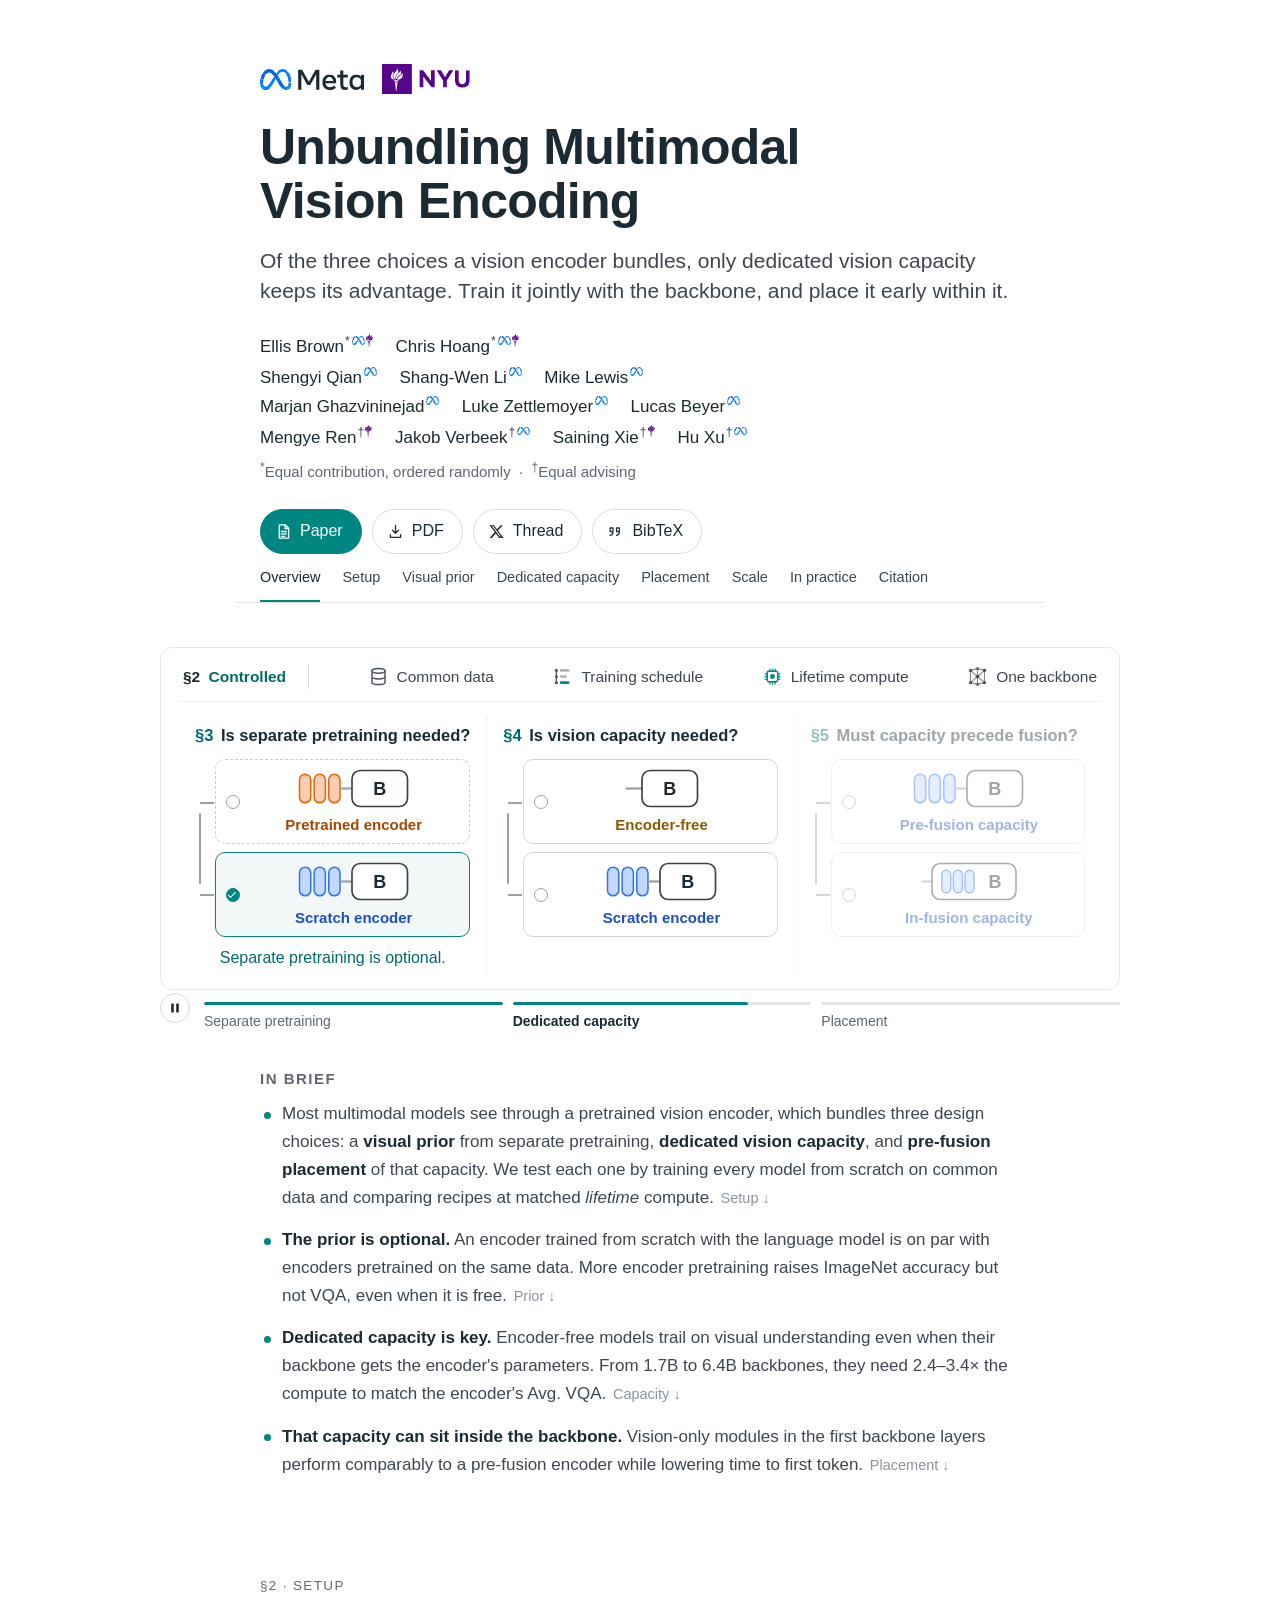
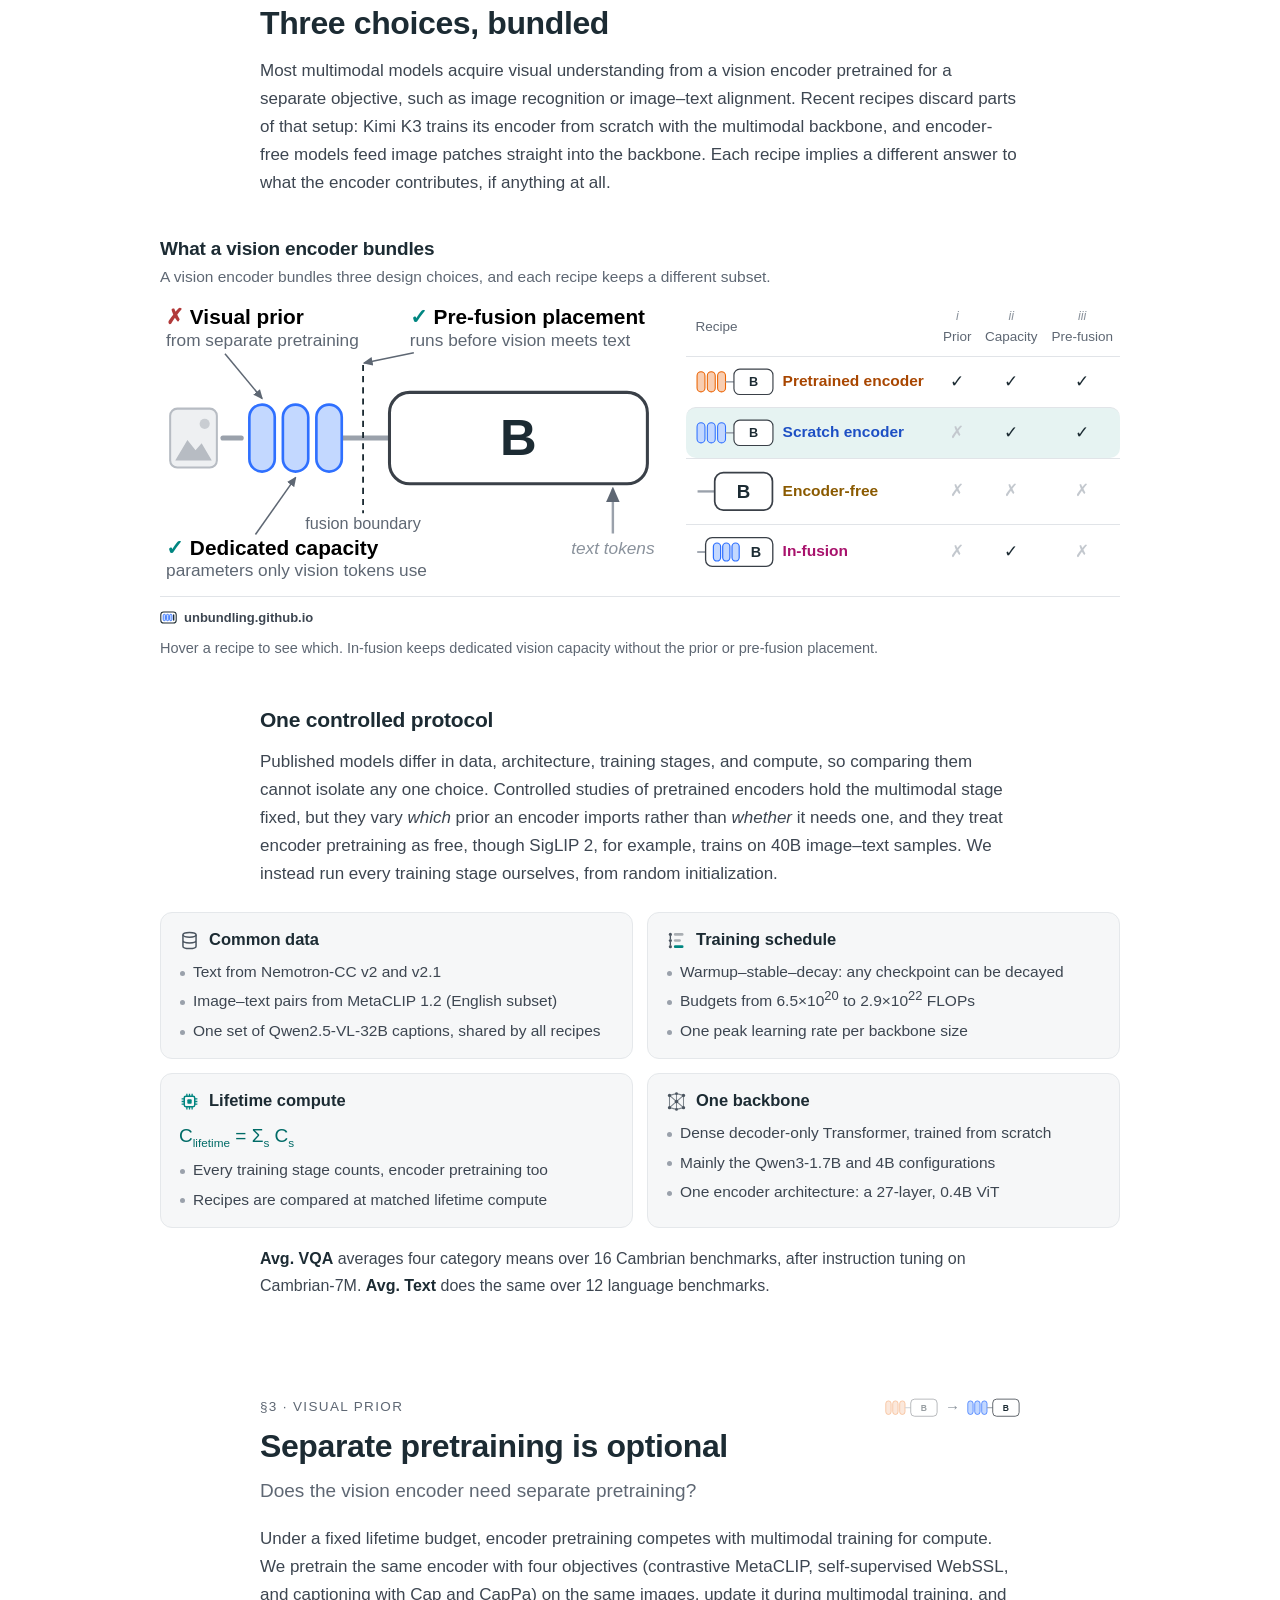
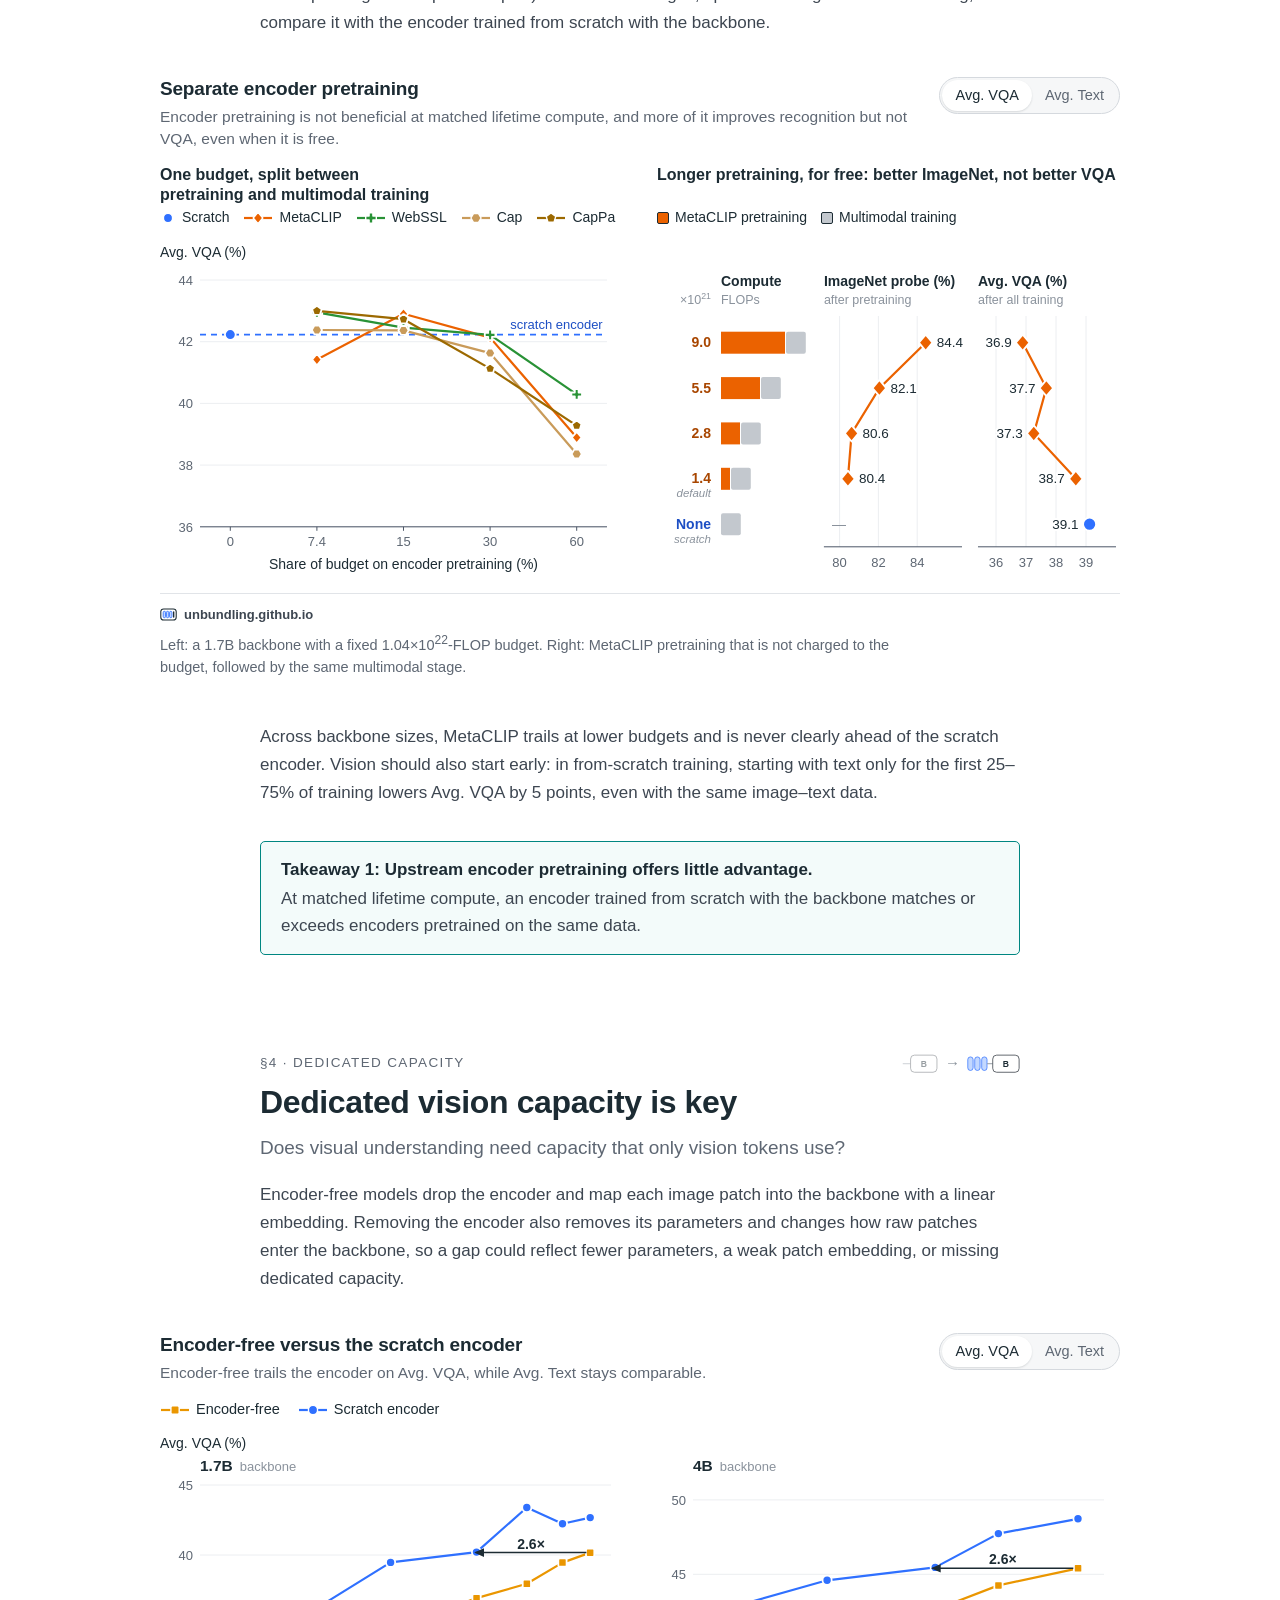
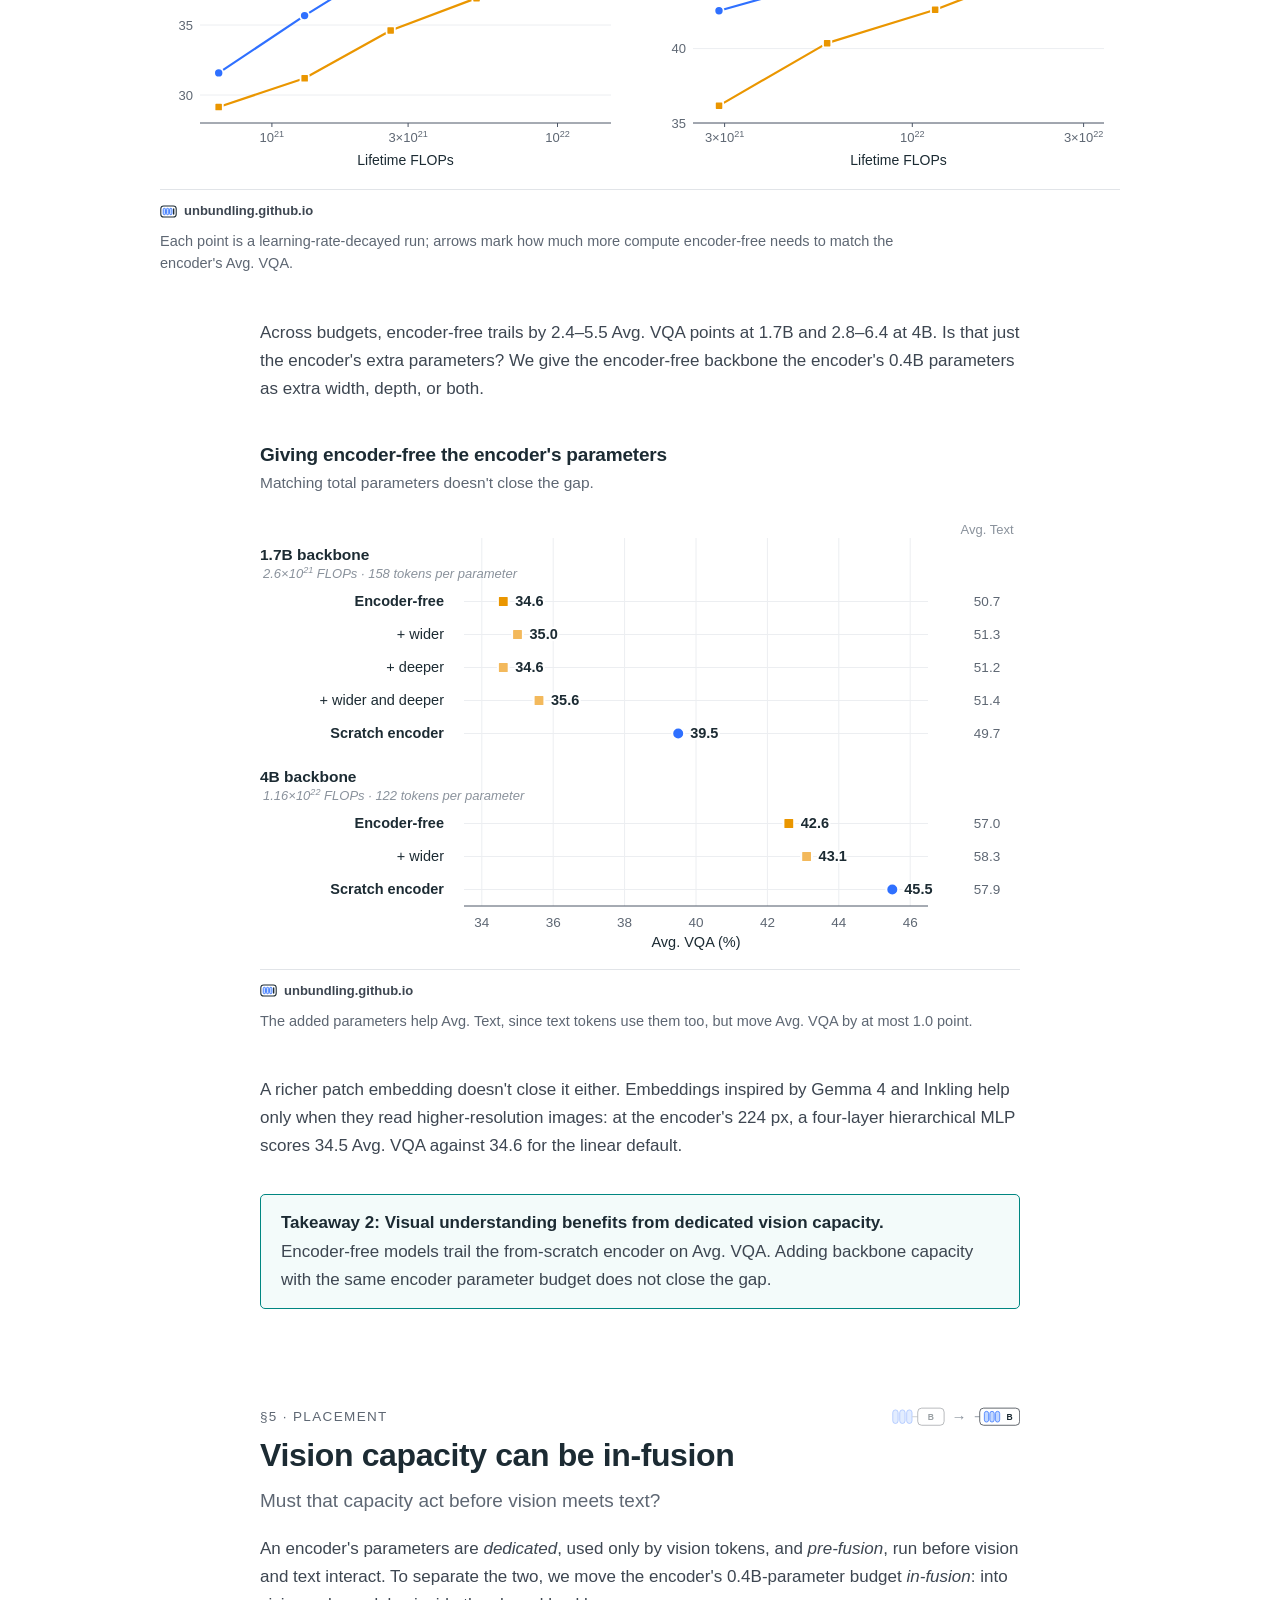
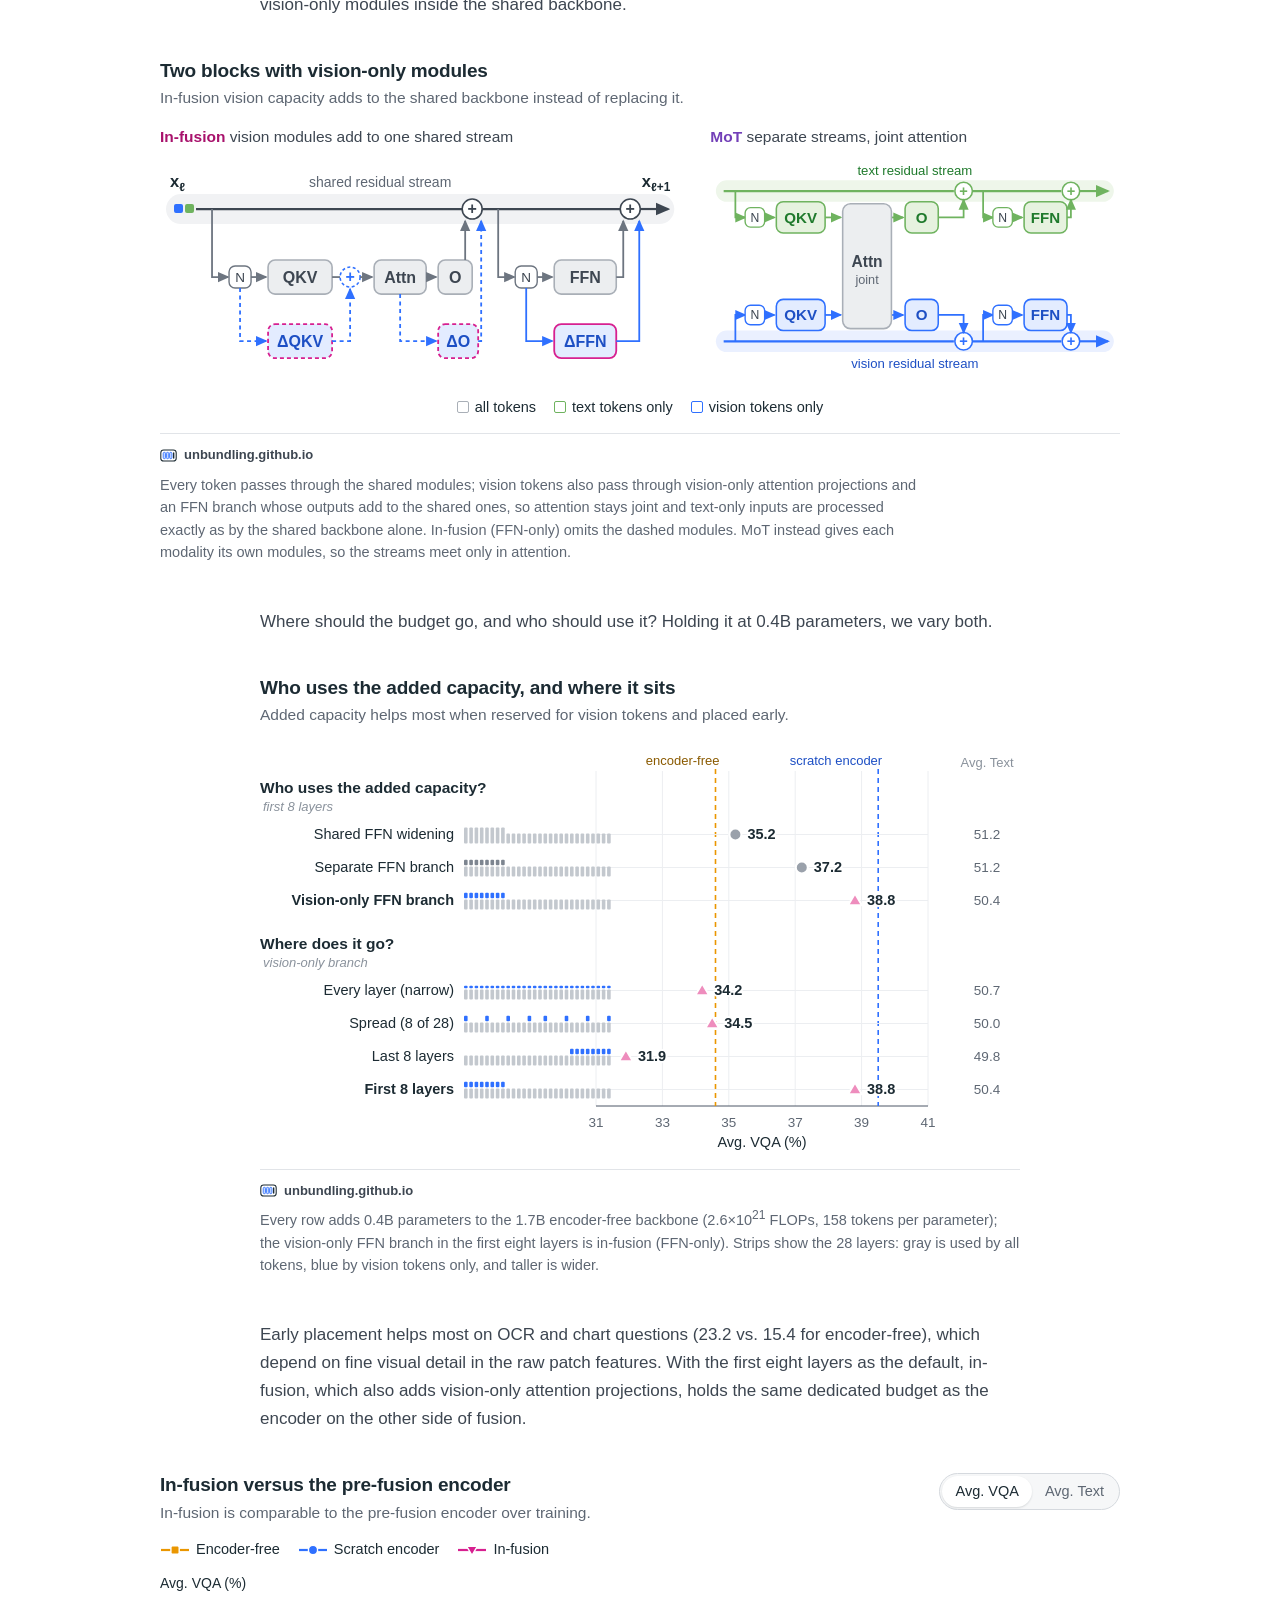
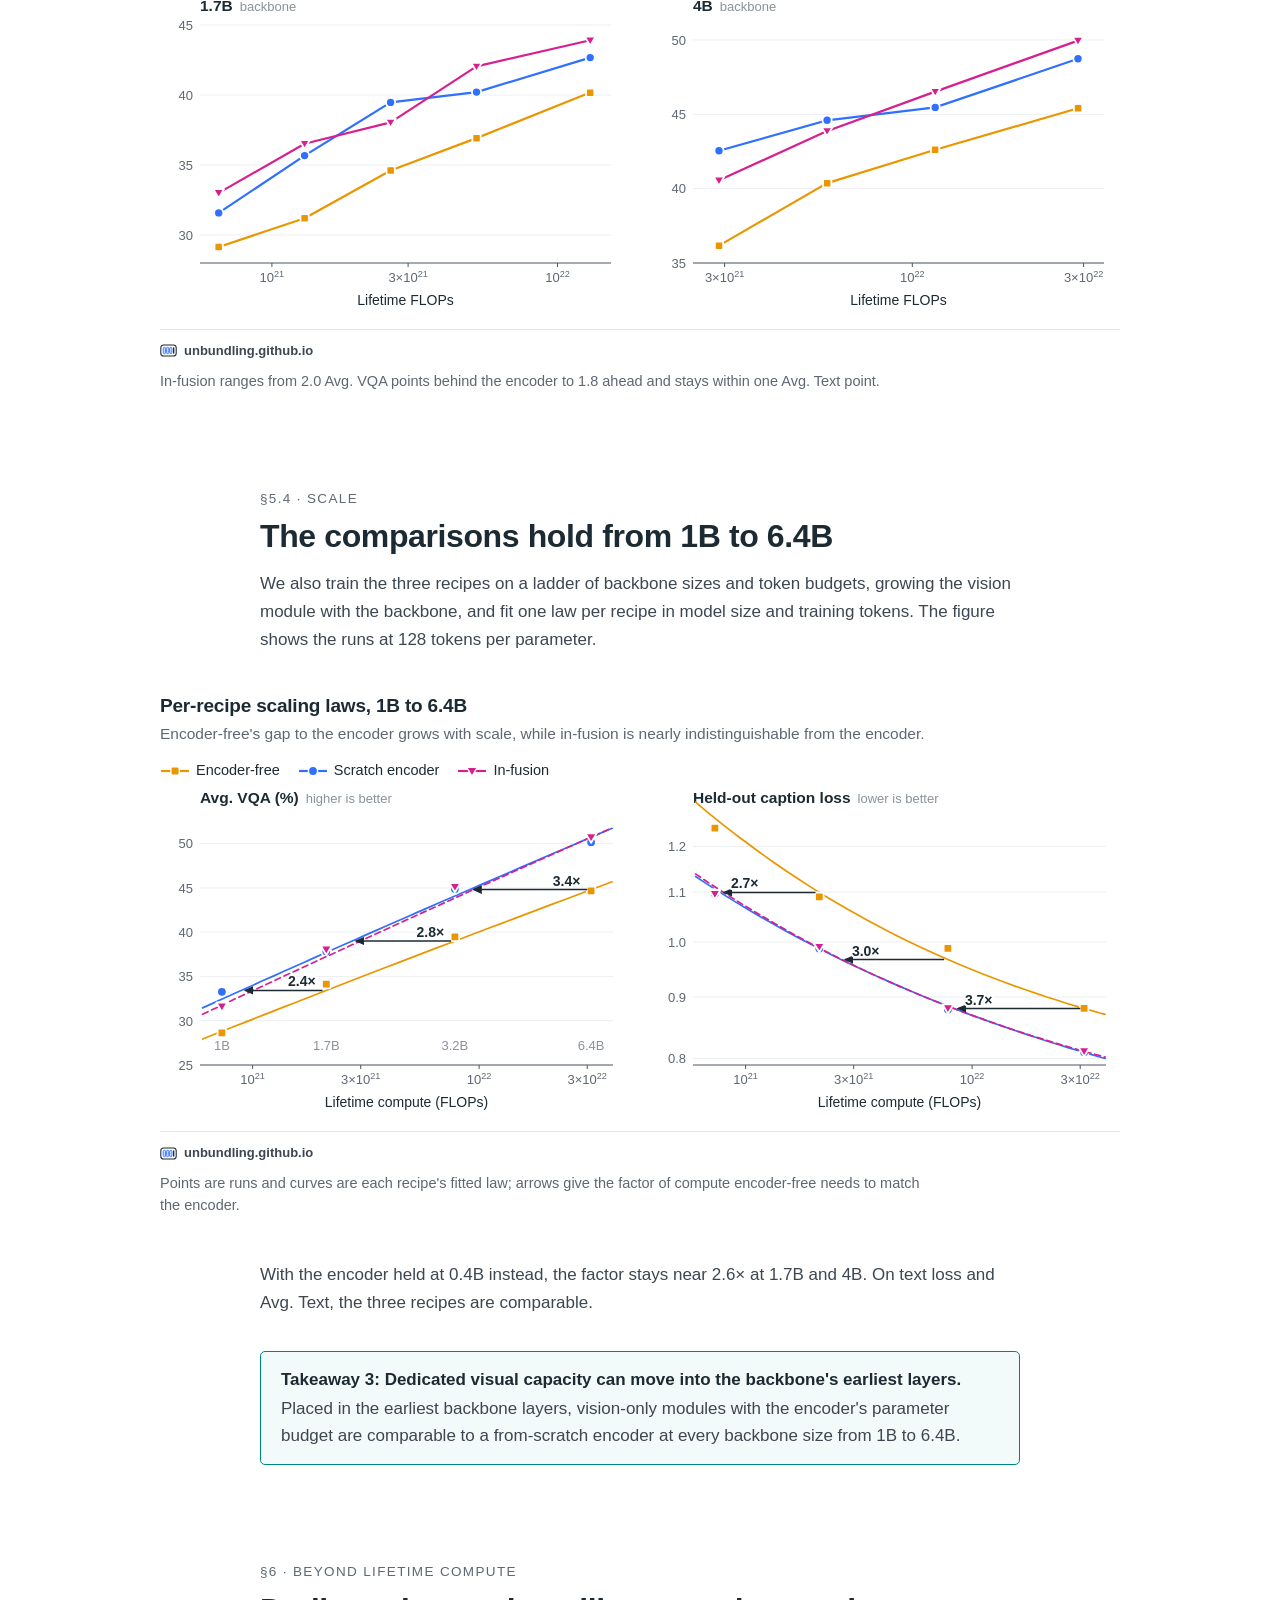
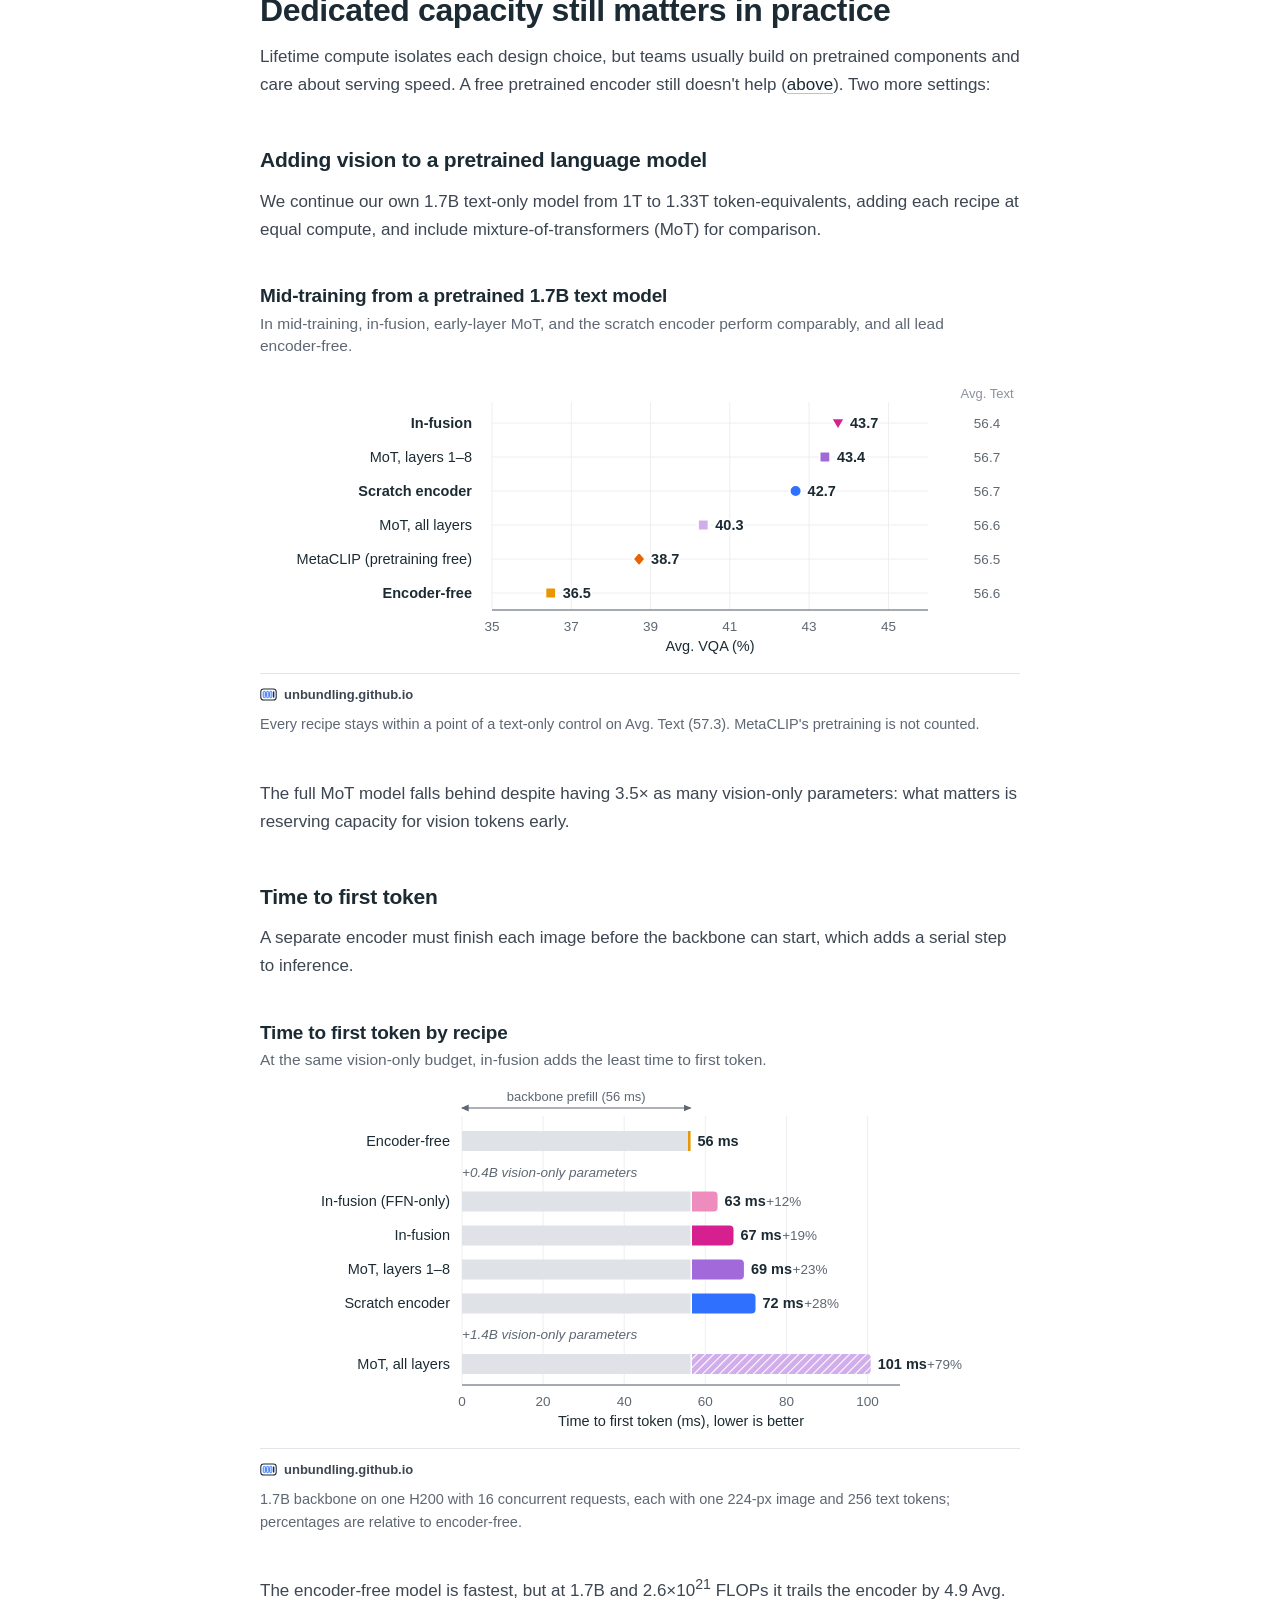
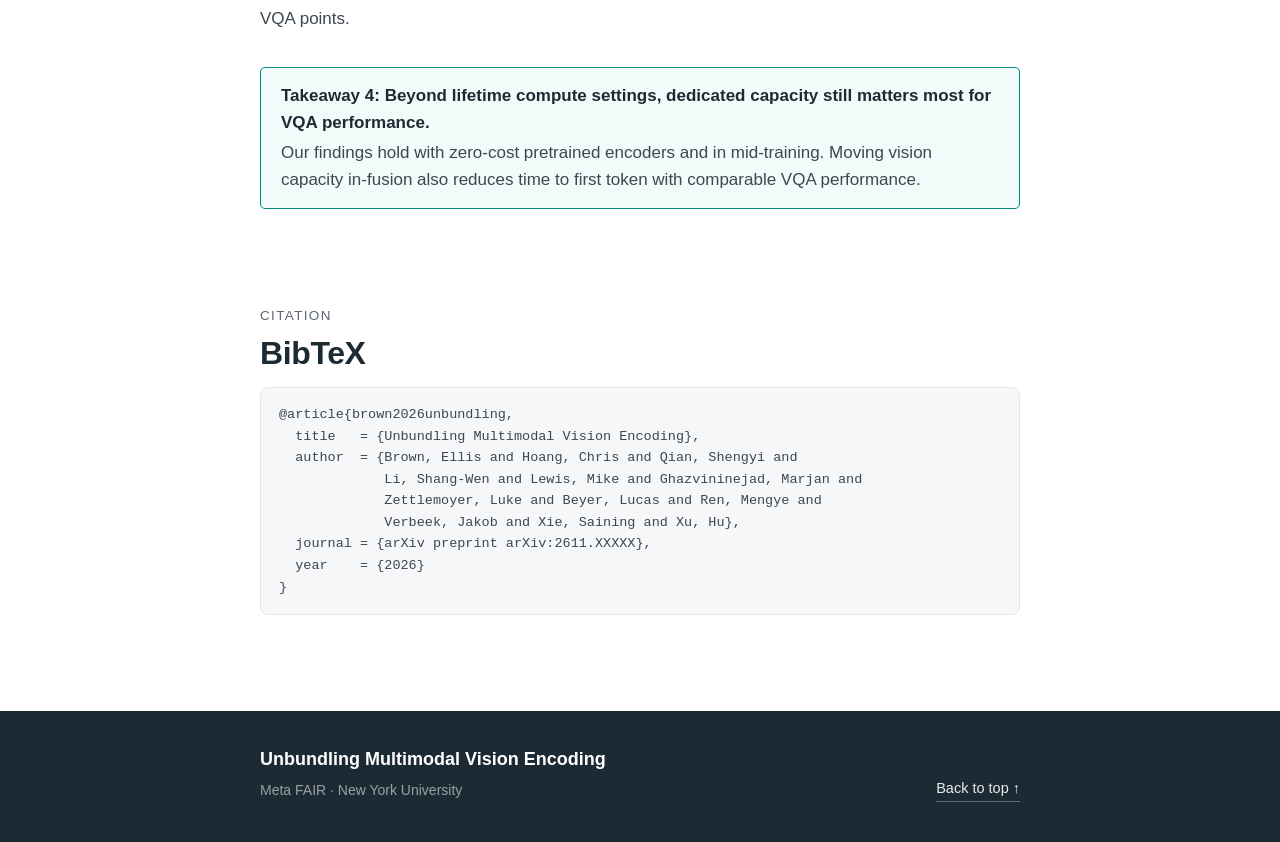
==== v2/index.html @ 4304f880 "v2 design draft at /v2/ for comparison with the main page - One sans family (bundled Hanken Grotesk," ====
<!DOCTYPE html>
<html lang="en">
<head>
  <meta charset="utf-8">
  <meta name="viewport" content="width=device-width, initial-scale=1">
  <title>Unbundling Multimodal Vision Encoding (v2 draft)</title>
  <!-- v2 is a design draft to compare with the main page; keep it out of search results. -->
  <meta name="robots" content="noindex">
  <link rel="canonical" href="https://unbundling.github.io/">
  <meta name="description" content="A vision encoder bundles three design choices: a visual prior, dedicated vision capacity, and pre-fusion placement. Controlled from-scratch training at matched lifetime compute shows that only dedicated capacity keeps its advantage.">
  <link rel="icon" href="../static/img/favicon.svg" type="image/svg+xml">
  <link rel="preload" href="../static/fonts/hanken-grotesk-latin-normal.woff2" as="font" type="font/woff2" crossorigin>
  <link rel="stylesheet" href="style.css">
</head>
<body>
<!-- Protocol icons: the teaser strip and the protocol cards both use these. -->
<svg width="0" height="0" style="position:absolute" aria-hidden="true">
  <symbol id="ic-data" viewBox="0 0 24 24"><ellipse cx="12" cy="5.5" rx="7.5" ry="2.75" fill="none" stroke="currentColor" stroke-width="1.7"/><path d="M4.5 5.5v13c0 1.5 3.4 2.75 7.5 2.75s7.5-1.25 7.5-2.75v-13M4.5 12c0 1.5 3.4 2.75 7.5 2.75s7.5-1.25 7.5-2.75" fill="none" stroke="currentColor" stroke-width="1.7"/></symbol>
  <symbol id="ic-schedule" viewBox="0 0 24 24"><circle cx="5" cy="5" r="1.8" fill="currentColor"/><circle cx="5" cy="12" r="1.8" fill="currentColor"/><circle cx="5" cy="19" r="1.8" fill="currentColor"/><path d="M5 6.8v3.4M5 13.8v3.4" stroke="currentColor" stroke-width="1.5"/><rect x="9" y="3.5" width="11" height="3" rx="1.5" fill="currentColor" opacity=".45"/><rect x="9" y="10.5" width="8" height="3" rx="1.5" fill="currentColor" opacity=".45"/><rect x="9" y="17.5" width="11" height="3" rx="1.5" class="t-acc"/></symbol>
  <symbol id="ic-compute" viewBox="0 0 24 24"><rect x="6" y="6" width="12" height="12" rx="2" fill="none" class="t-acc-s" stroke-width="1.7"/><rect x="9.5" y="9.5" width="5" height="5" rx="1" class="t-acc"/><path d="M9 3v3M12 3v3M15 3v3M9 18v3M12 18v3M15 18v3M3 9h3M3 12h3M3 15h3M18 9h3M18 12h3M18 15h3" class="t-acc-s" stroke-width="1.5"/></symbol>
  <symbol id="ic-backbone" viewBox="0 0 24 24"><g fill="none" stroke="currentColor" stroke-width="1.2" opacity=".7"><path d="M4 5l8 7-8 7M20 5l-8 7 8 7M4 5l8-2 8 2M4 19l8 2 8-2M4 5v14M20 5v14M12 3v18"/></g><g fill="currentColor"><circle cx="4" cy="5" r="1.9"/><circle cx="4" cy="19" r="1.9"/><circle cx="20" cy="5" r="1.9"/><circle cx="20" cy="19" r="1.9"/><circle cx="12" cy="12" r="2.1"/><circle cx="12" cy="3" r="1.6"/><circle cx="12" cy="21" r="1.6"/></g></symbol>
</svg>

<!-- contents: a side list on wide screens (each entry is the section's finding) -->
<nav class="toc" aria-label="Contents">
  <p class="toc-label">Contents</p>
  <ol>
    <li><a href="#top">Overview</a></li>
    <li><a href="#setup">Three choices, bundled</a></li>
    <li><a href="#prior">Separate pretraining is optional</a></li>
    <li><a href="#capacity">Dedicated vision capacity is key</a></li>
    <li><a href="#placement">Vision capacity can be in-fusion</a></li>
    <li><a href="#scale">The comparisons hold from 1B to 6.4B</a></li>
    <li><a href="#practical">Dedicated capacity still matters in practice</a></li>
    <li><a href="#citation">Citation</a></li>
  </ol>
</nav>

<main class="page">

<!-- ===================================================================== header -->
<header class="hero" id="top">
  <div class="eyebrow">
    <img src="../static/img/meta.svg" alt="Meta FAIR" class="logo-meta">
    <img src="../static/img/nyu.svg" alt="New York University" class="logo-nyu">
  </div>
  <h1>Unbundling Multimodal Vision&nbsp;Encoding</h1>
  <p class="lede">Of the three choices a vision encoder bundles, only dedicated vision capacity keeps its advantage. Train it jointly with the backbone, and place it early within it.</p>

  <div class="authors">
    <div class="au-row">
      <span class="au"><a href="https://ellisbrown.github.io/">Ellis Brown</a><sup>*</sup><img class="mk m" src="../static/img/meta-mark.svg" alt="" title="Meta FAIR"><img class="mk n" src="../static/img/nyu-torch.svg" alt="" title="New York University"></span>
      <span class="au"><a href="https://www.chrishoang.com/">Chris Hoang</a><sup>*</sup><img class="mk m" src="../static/img/meta-mark.svg" alt="" title="Meta FAIR"><img class="mk n" src="../static/img/nyu-torch.svg" alt="" title="New York University"></span>
    </div>
    <div class="au-row">
      <span class="au"><a href="https://jasonqsy.github.io/">Shengyi Qian</a><img class="mk m" src="../static/img/meta-mark.svg" alt="" title="Meta FAIR"></span>
      <span class="au"><a href="https://ai.meta.com/people/1630642931666147/shang-wen-daniel-li/">Shang-Wen Li</a><img class="mk m" src="../static/img/meta-mark.svg" alt="" title="Meta FAIR"></span>
      <span class="au"><a href="https://scholar.google.com/citations?user=SnQnQicAAAAJ">Mike Lewis</a><img class="mk m" src="../static/img/meta-mark.svg" alt="" title="Meta FAIR"></span>
      <span class="au"><a href="https://scholar.google.com/citations?user=0VG3sQIAAAAJ">Marjan Ghazvininejad</a><img class="mk m" src="../static/img/meta-mark.svg" alt="" title="Meta FAIR"></span>
      <span class="au"><a href="https://www.cs.washington.edu/people/faculty/lsz">Luke Zettlemoyer</a><img class="mk m" src="../static/img/meta-mark.svg" alt="" title="Meta FAIR"></span>
      <span class="au"><a href="https://lucasb.eyer.be/">Lucas Beyer</a><img class="mk m" src="../static/img/meta-mark.svg" alt="" title="Meta FAIR"></span>
    </div>
    <div class="au-row">
      <span class="au"><a href="https://www.mengyeren.com/">Mengye Ren</a><sup>†</sup><img class="mk n" src="../static/img/nyu-torch.svg" alt="" title="New York University"></span>
      <span class="au"><a href="https://thoth.inrialpes.fr/~verbeek/">Jakob Verbeek</a><sup>†</sup><img class="mk m" src="../static/img/meta-mark.svg" alt="" title="Meta FAIR"></span>
      <span class="au"><a href="https://www.sainingxie.com/">Saining Xie</a><sup>†</sup><img class="mk n" src="../static/img/nyu-torch.svg" alt="" title="New York University"></span>
      <span class="au"><a href="https://howardhsu.github.io/">Hu Xu</a><sup>†</sup><img class="mk m" src="../static/img/meta-mark.svg" alt="" title="Meta FAIR"></span>
    </div>
  </div>
  <p class="notes"><span><sup>*</sup>Equal contribution, ordered randomly</span> &nbsp;·&nbsp; <span><sup>†</sup>Equal advising</span></p>

  <nav class="buttons" aria-label="Paper links">
    <a class="btn primary" href="#" data-todo="arxiv">
      <svg viewBox="0 0 24 24" aria-hidden="true"><path d="M6 2.75h8.5L19.25 7.5v13.75H6z" fill="none" stroke="currentColor" stroke-width="1.8" stroke-linejoin="round"/><path d="M14.25 2.75V7.75h5M9 12h7M9 15.5h7M9 19h4.5" fill="none" stroke="currentColor" stroke-width="1.8" stroke-linecap="round"/></svg>
      Paper</a>
    <a class="btn" href="#" data-todo="pdf">
      <svg viewBox="0 0 24 24" aria-hidden="true"><path d="M12 3.5v11m0 0-4.25-4.25M12 14.5l4.25-4.25M4.75 16.5v3.75h14.5V16.5" fill="none" stroke="currentColor" stroke-width="1.8" stroke-linecap="round" stroke-linejoin="round"/></svg>
      PDF</a>
    <a class="btn" href="#" data-todo="thread">
      <svg viewBox="0 0 24 24" aria-hidden="true"><path d="M17.75 3h3.07l-6.71 7.67L22 21h-6.18l-4.84-6.33L5.44 21H2.37l7.18-8.2L2 3h6.34l4.37 5.78zm-1.08 16.18h1.7L7.4 4.73H5.58z" fill="currentColor"/></svg>
      Thread</a>
    <a class="btn" href="#citation">
      <svg viewBox="0 0 24 24" aria-hidden="true"><path d="M4.5 17.5c2.6-.6 3.9-2.4 3.9-5.3V7H4.5v5.2h2.1M13.5 17.5c2.6-.6 3.9-2.4 3.9-5.3V7h-3.9v5.2h2.1" fill="none" stroke="currentColor" stroke-width="1.8" stroke-linejoin="round" stroke-linecap="round"/></svg>
      BibTeX</a>
  </nav>
</header>

<!-- contents: a sticky tab bar below the side list's breakpoint -->
<nav class="tabs" aria-label="Sections">
  <ol>
    <li><a href="#top">Overview</a></li>
    <li><a href="#setup">Setup</a></li>
    <li><a href="#prior">Visual prior</a></li>
    <li><a href="#capacity">Dedicated capacity</a></li>
    <li><a href="#placement">Placement</a></li>
    <li><a href="#scale">Scale</a></li>
    <li><a href="#practical">In practice</a></li>
    <li><a href="#citation">Citation</a></li>
  </ol>
</nav>

<!-- ===================================================================== teaser -->
<figure class="teaser wide" aria-label="Three questions about the vision encoder and their answers">
  <div class="t-card">
    <div class="t-top">
      <span class="t-sec"><b>§2</b> Controlled</span>
      <span class="t-item"><svg aria-hidden="true"><use href="#ic-data"/></svg>Common data</span>
      <span class="t-item"><svg aria-hidden="true"><use href="#ic-schedule"/></svg>Training schedule</span>
      <span class="t-item"><svg aria-hidden="true"><use href="#ic-compute"/></svg>Lifetime compute</span>
      <span class="t-item"><svg aria-hidden="true"><use href="#ic-backbone"/></svg>One backbone</span>
    </div>
    <div class="t-grid">
      <a class="q" href="#prior">
        <div class="q-h"><b>§3</b> <span>Is separate pretraining needed?</span></div>
        <div class="opts">
          <div class="opt alt"><span class="radio"></span><span class="g" data-glyph="pretrained" data-h="42"></span><span class="lab c-pre">Pretrained encoder</span></div>
          <div class="opt pick"><span class="radio"></span><span class="g" data-glyph="scratch" data-h="42"></span><span class="lab c-enc">Scratch encoder</span></div>
        </div>
        <div class="q-a">Separate pretraining is optional.</div>
      </a>
      <a class="q" href="#capacity">
        <div class="q-h"><b>§4</b> <span>Is vision capacity needed?</span></div>
        <div class="opts">
          <div class="opt alt"><span class="radio"></span><span class="g" data-glyph="free" data-h="42"></span><span class="lab c-ef">Encoder-free</span></div>
          <div class="opt pick"><span class="radio"></span><span class="g" data-glyph="scratch" data-h="42"></span><span class="lab c-enc">Scratch encoder</span></div>
        </div>
        <div class="q-a">Dedicated vision capacity is key.</div>
      </a>
      <a class="q" href="#placement">
        <div class="q-h"><b>§5</b> <span>Must capacity precede fusion?</span></div>
        <div class="opts">
          <div class="opt alt"><span class="radio"></span><span class="g" data-glyph="scratch" data-h="42"></span><span class="lab c-enc">Pre-fusion capacity</span></div>
          <div class="opt pick"><span class="radio"></span><span class="g" data-glyph="infusion" data-h="42"></span><span class="lab c-enc">In-fusion capacity</span></div>
        </div>
        <div class="q-a">Vision capacity can be in-fusion.</div>
      </a>
    </div>
  </div>
  <div class="chapters">
    <button class="ch-btn" type="button" aria-label="Pause"></button>
    <div class="ch-list">
      <button class="ch" type="button"><span class="trk"><span class="fill"></span></span>Separate pretraining</button>
      <button class="ch" type="button"><span class="trk"><span class="fill"></span></span>Dedicated capacity</button>
      <button class="ch" type="button"><span class="trk"><span class="fill"></span></span>Placement</button>
    </div>
  </div>
</figure>

<!-- ===================================================================== summary -->
<section class="summary" aria-label="Summary">
  <h2>In brief</h2>
  <ul>
    <li>Most multimodal models see through a pretrained vision encoder, which bundles three design choices: a <b>visual prior</b> from separate pretraining, <b>dedicated vision capacity</b>, and <b>pre-fusion placement</b> of that capacity. We test each one by training every model from scratch on common data and comparing recipes at matched <em>lifetime</em> compute. <a class="jump" href="#setup">Setup&nbsp;↓</a></li>
    <li><b>The prior is optional.</b> An encoder trained from scratch with the language model is on par with encoders pretrained on the same data. More encoder pretraining raises ImageNet accuracy but not VQA, even when it is free. <a class="jump" href="#prior">Prior&nbsp;↓</a></li>
    <li><b>Dedicated capacity is key.</b> Encoder-free models trail on visual understanding even when their backbone gets the encoder's parameters. From 1.7B to 6.4B backbones, they need 2.4–3.4× the compute to match the encoder's Avg. VQA. <a class="jump" href="#capacity">Capacity&nbsp;↓</a></li>
    <li><b>That capacity can sit inside the backbone.</b> Vision-only modules in the first backbone layers perform comparably to a pre-fusion encoder while lowering time to first token. <a class="jump" href="#placement">Placement&nbsp;↓</a></li>
  </ul>
</section>

<!-- ===================================================================== setup -->
<section id="setup">
  <p class="kicker">§2 · Setup</p>
  <h2>Three choices, bundled</h2>
  <p>Most multimodal models acquire visual understanding from a vision encoder pretrained for a separate objective, such as image recognition or image–text alignment. Recent recipes discard parts of that setup: Kimi K3 trains its encoder from scratch with the multimodal backbone, and encoder-free models feed image patches straight into the backbone. Each recipe implies a different answer to what the encoder contributes, if anything at all.</p>

  <figure class="viz wide bundle-fig">
    <div class="vh"><div>
      <h4>What a vision encoder bundles</h4>
      <p class="dek">A vision encoder bundles three design choices, and each recipe keeps a different subset.</p>
    </div></div>
    <div class="bundle-grid">
      <div id="bundle" class="bundle"></div>
      <table id="recipes" class="recipes">
        <thead><tr><th>Recipe</th><th><span class="th-n">i</span> Prior</th><th><span class="th-n">ii</span> Capacity</th><th><span class="th-n">iii</span> Pre-fusion</th></tr></thead>
        <tbody>
          <tr data-recipe="pretrained" tabindex="0"><td><span class="g" data-glyph="pretrained" data-h="22"></span><span class="c-pre">Pretrained encoder</span></td><td class="y">✓</td><td class="y">✓</td><td class="y">✓</td></tr>
          <tr data-recipe="scratch" tabindex="0"><td><span class="g" data-glyph="scratch" data-h="22"></span><span class="c-enc">Scratch encoder</span></td><td class="n">✗</td><td class="y">✓</td><td class="y">✓</td></tr>
          <tr data-recipe="free" tabindex="0"><td><span class="g" data-glyph="free" data-h="22"></span><span class="c-ef">Encoder-free</span></td><td class="n">✗</td><td class="n">✗</td><td class="n">✗</td></tr>
          <tr data-recipe="infusion" tabindex="0"><td><span class="g" data-glyph="infusion" data-h="22"></span><span class="c-inf">In-fusion</span></td><td class="n">✗</td><td class="y">✓</td><td class="n">✗</td></tr>
        </tbody>
      </table>
    </div>
    <div class="credit"><img src="../static/img/favicon.svg" alt="">unbundling.github.io</div>
    <figcaption>Hover a recipe to see which. In-fusion keeps dedicated vision capacity without the prior or pre-fusion placement.</figcaption>
  </figure>

  <h3>One controlled protocol</h3>
  <p>Published models differ in data, architecture, training stages, and compute, so comparing them cannot isolate any one choice. Controlled studies of pretrained encoders hold the multimodal stage fixed, but they vary <em>which</em> prior an encoder imports rather than <em>whether</em> it needs one, and they treat encoder pretraining as free, though SigLIP&nbsp;2, for example, trains on 40B image–text samples. We instead run every training stage ourselves, from random initialization.</p>
  <div class="cards wide">
    <div class="card">
      <h4><svg aria-hidden="true"><use href="#ic-data"/></svg>Common data</h4>
      <ul>
        <li>Text from Nemotron-CC v2 and v2.1</li>
        <li>Image–text pairs from MetaCLIP 1.2 (English subset)</li>
        <li>One set of Qwen2.5-VL-32B captions, shared by all recipes</li>
      </ul>
    </div>
    <div class="card">
      <h4><svg aria-hidden="true"><use href="#ic-schedule"/></svg>Training schedule</h4>
      <ul>
        <li>Warmup–stable–decay: any checkpoint can be decayed</li>
        <li>Budgets from 6.5×10<sup>20</sup> to 2.9×10<sup>22</sup> FLOPs</li>
        <li>One peak learning rate per backbone size</li>
      </ul>
    </div>
    <div class="card">
      <h4><svg aria-hidden="true"><use href="#ic-compute"/></svg>Lifetime compute</h4>
      <p class="eq">C<sub>lifetime</sub> = Σ<sub>s</sub> C<sub>s</sub></p>
      <ul>
        <li>Every training stage counts, encoder pretraining too</li>
        <li>Recipes are compared at matched lifetime compute</li>
      </ul>
    </div>
    <div class="card">
      <h4><svg aria-hidden="true"><use href="#ic-backbone"/></svg>One backbone</h4>
      <ul>
        <li>Dense decoder-only Transformer, trained from scratch</li>
        <li>Mainly the Qwen3-1.7B and 4B configurations</li>
        <li>One encoder architecture: a 27-layer, 0.4B ViT</li>
      </ul>
    </div>
  </div>
  <p class="metrics"><b>Avg. VQA</b> averages four category means over 16 Cambrian benchmarks, after instruction tuning on Cambrian-7M. <b>Avg. Text</b> does the same over 12 language benchmarks.</p>
</section>

<!-- ===================================================================== prior -->
<section id="prior">
  <p class="kicker"><span>§3 · Visual prior</span><span class="swap" aria-hidden="true"><span class="g from" data-glyph="pretrained" data-h="20"></span>→<span class="g" data-glyph="scratch" data-h="20"></span></span></p>
  <h2>Separate pretraining is optional</h2>
  <p class="question">Does the vision encoder need separate pretraining?</p>
  <p>Under a fixed lifetime budget, encoder pretraining competes with multimodal training for compute. We pretrain the same encoder with four objectives (contrastive MetaCLIP, self-supervised WebSSL, and captioning with Cap and CapPa) on the same images, update it during multimodal training, and compare it with the encoder trained from scratch with the backbone.</p>

  <figure class="viz wide" id="fig-prior" data-metric="vqa">
    <div class="vh">
      <div>
        <h4>Separate encoder pretraining</h4>
        <p class="dek">Encoder pretraining is not beneficial at matched lifetime compute, and more of it improves recognition but not VQA, even when it is free.</p>
      </div>
      <div class="seg" data-for="fig-prior" role="group" aria-label="Metric"><button data-metric="vqa" aria-pressed="true">Avg. VQA</button><button data-metric="text" aria-pressed="false">Avg. Text</button></div>
    </div>
    <div class="two-up">
      <div class="sub">
        <div class="sub-title">One budget, split between pretraining and multimodal training</div>
        <div class="legend tight">
          <span class="li"><span data-key="scratch" data-noline></span>Scratch</span>
          <span class="li"><span data-key="metaclip"></span>MetaCLIP</span>
          <span class="li"><span data-key="webssl"></span>WebSSL</span>
          <span class="li"><span data-key="cap"></span>Cap</span>
          <span class="li"><span data-key="cappa"></span>CapPa</span>
        </div>
        <div class="ytitle" data-ytitle-for="upstream">Avg. VQA (%)</div>
        <div class="chart" data-chart="upstream"></div>
      </div>
      <div class="sub">
        <div class="sub-title">Longer pretraining, for free: better ImageNet, not better VQA</div>
        <div class="legend tight">
          <span class="li"><span class="sw" style="--c: var(--pre)"></span>MetaCLIP pretraining</span>
          <span class="li"><span class="sw" style="--c: #c3c8ce"></span>Multimodal training</span>
        </div>
        <div class="ytitle spacer" aria-hidden="true">&nbsp;</div>
        <div class="chart" data-chart="free"></div>
      </div>
    </div>
    <div class="credit"><img src="../static/img/favicon.svg" alt="">unbundling.github.io</div>
    <figcaption>Left: a 1.7B backbone with a fixed 1.04×10<sup>22</sup>-FLOP budget. Right: MetaCLIP pretraining that is not charged to the budget, followed by the same multimodal stage.</figcaption>
  </figure>

  <p>Across backbone sizes, MetaCLIP trails at lower budgets and is never clearly ahead of the scratch encoder. Vision should also start early: in from-scratch training, starting with text only for the first 25–75% of training lowers Avg. VQA by 5 points, even with the same image–text data.</p>

  <aside class="takeaway"><b>Takeaway 1: Upstream encoder pretraining offers little advantage.</b> At matched lifetime compute, an encoder trained from scratch with the backbone matches or exceeds encoders pretrained on the same data.</aside>
</section>

<!-- ===================================================================== capacity -->
<section id="capacity">
  <p class="kicker"><span>§4 · Dedicated capacity</span><span class="swap" aria-hidden="true"><span class="g from" data-glyph="free" data-h="20"></span>→<span class="g" data-glyph="scratch" data-h="20"></span></span></p>
  <h2>Dedicated vision capacity is key</h2>
  <p class="question">Does visual understanding need capacity that only vision tokens use?</p>
  <p>Encoder-free models drop the encoder and map each image patch into the backbone with a linear embedding. Removing the encoder also removes its parameters and changes how raw patches enter the backbone, so a gap could reflect fewer parameters, a weak patch embedding, or missing dedicated capacity.</p>

  <figure class="viz wide" id="fig-ef" data-metric="vqa">
    <div class="vh">
      <div>
        <h4>Encoder-free versus the scratch encoder</h4>
        <p class="dek">Encoder-free trails the encoder on Avg. VQA, while Avg. Text stays comparable.</p>
      </div>
      <div class="seg" data-for="fig-ef" role="group" aria-label="Metric"><button data-metric="vqa" aria-pressed="true">Avg. VQA</button><button data-metric="text" aria-pressed="false">Avg. Text</button></div>
    </div>
    <div class="legend">
      <span class="li"><span data-key="encoderFree"></span>Encoder-free</span>
      <span class="li"><span data-key="scratch"></span>Scratch encoder</span>
    </div>
    <div class="ytitle" data-ytitle-for="trajEF">Avg. VQA (%)</div>
    <div class="chart" data-chart="trajEF"></div>
    <div class="credit"><img src="../static/img/favicon.svg" alt="">unbundling.github.io</div>
    <figcaption>Each point is a learning-rate-decayed run; arrows mark how much more compute encoder-free needs to match the encoder's Avg. VQA.</figcaption>
  </figure>

  <p>Across budgets, encoder-free trails by 2.4–5.5 Avg. VQA points at 1.7B and 2.8–6.4 at 4B. Is that just the encoder's extra parameters? We give the encoder-free backbone the encoder's 0.4B parameters as extra width, depth, or both.</p>

  <figure class="viz wide narrowish">
    <div class="vh"><div>
      <h4>Giving encoder-free the encoder's parameters</h4>
      <p class="dek">Matching total parameters doesn't close the gap.</p>
    </div></div>
    <div class="chart" data-chart="steelman"></div>
    <div class="credit"><img src="../static/img/favicon.svg" alt="">unbundling.github.io</div>
    <figcaption>The added parameters help Avg. Text, since text tokens use them too, but move Avg. VQA by at most 1.0 point.</figcaption>
  </figure>

  <p>A richer patch embedding doesn't close it either. Embeddings inspired by Gemma&nbsp;4 and Inkling help only when they read higher-resolution images: at the encoder's 224&nbsp;px, a four-layer hierarchical MLP scores 34.5 Avg. VQA against 34.6 for the linear default.</p>

  <aside class="takeaway"><b>Takeaway 2: Visual understanding benefits from dedicated vision capacity.</b> Encoder-free models trail the from-scratch encoder on Avg. VQA. Adding backbone capacity with the same encoder parameter budget does not close the gap.</aside>
</section>

<!-- ===================================================================== placement -->
<section id="placement">
  <p class="kicker"><span>§5 · Placement</span><span class="swap" aria-hidden="true"><span class="g from" data-glyph="scratch" data-h="20"></span>→<span class="g" data-glyph="infusion" data-h="20"></span></span></p>
  <h2>Vision capacity can be in-fusion</h2>
  <p class="question">Must that capacity act before vision meets text?</p>
  <p>An encoder's parameters are <em>dedicated</em>, used only by vision tokens, and <em>pre-fusion</em>, run before vision and text interact. To separate the two, we move the encoder's 0.4B-parameter budget <em>in-fusion</em>: into vision-only modules inside the shared backbone.</p>

  <figure class="viz wide">
    <div class="vh"><div>
      <h4>Two blocks with vision-only modules</h4>
      <p class="dek">In-fusion vision capacity adds to the shared backbone instead of replacing it.</p>
    </div></div>
    <div class="schematics">
      <div class="sch"><div class="sch-t"><b class="c-inf">In-fusion</b> vision modules add to one shared stream</div><div data-schematic="infusion"></div></div>
      <div class="sch"><div class="sch-t"><b class="c-mot">MoT</b> separate streams, joint attention</div><div data-schematic="mot"></div></div>
    </div>
    <div class="legend center">
      <span class="li"><span class="sw sw-shared"></span>all tokens</span>
      <span class="li"><span class="sw sw-text"></span>text tokens only</span>
      <span class="li"><span class="sw sw-vis"></span>vision tokens only</span>
    </div>
    <div class="credit"><img src="../static/img/favicon.svg" alt="">unbundling.github.io</div>
    <figcaption>Every token passes through the shared modules; vision tokens also pass through vision-only attention projections and an FFN branch whose outputs add to the shared ones, so attention stays joint and text-only inputs are processed exactly as by the shared backbone alone. In-fusion (FFN-only) omits the dashed modules. MoT instead gives each modality its own modules, so the streams meet only in attention.</figcaption>
  </figure>

  <p>Where should the budget go, and who should use it? Holding it at 0.4B parameters, we vary both.</p>

  <figure class="viz wide narrowish">
    <div class="vh"><div>
      <h4>Who uses the added capacity, and where it sits</h4>
      <p class="dek">Added capacity helps most when reserved for vision tokens and placed early.</p>
    </div></div>
    <div class="chart" data-chart="capDesign"></div>
    <div class="credit"><img src="../static/img/favicon.svg" alt="">unbundling.github.io</div>
    <figcaption>Every row adds 0.4B parameters to the 1.7B encoder-free backbone (2.6×10<sup>21</sup> FLOPs, 158 tokens per parameter); the vision-only FFN branch in the first eight layers is in-fusion (FFN-only). Strips show the 28 layers: gray is used by all tokens, blue by vision tokens only, and taller is wider.</figcaption>
  </figure>

  <p>Early placement helps most on OCR and chart questions (23.2 vs. 15.4 for encoder-free), which depend on fine visual detail in the raw patch features. With the first eight layers as the default, in-fusion, which also adds vision-only attention projections, holds the same dedicated budget as the encoder on the other side of fusion.</p>

  <figure class="viz wide" id="fig-inf" data-metric="vqa">
    <div class="vh">
      <div>
        <h4>In-fusion versus the pre-fusion encoder</h4>
        <p class="dek">In-fusion is comparable to the pre-fusion encoder over training.</p>
      </div>
      <div class="seg" data-for="fig-inf" role="group" aria-label="Metric"><button data-metric="vqa" aria-pressed="true">Avg. VQA</button><button data-metric="text" aria-pressed="false">Avg. Text</button></div>
    </div>
    <div class="legend">
      <span class="li"><span data-key="encoderFree"></span>Encoder-free</span>
      <span class="li"><span data-key="scratch"></span>Scratch encoder</span>
      <span class="li"><span data-key="infusion"></span>In-fusion</span>
    </div>
    <div class="ytitle" data-ytitle-for="trajInf">Avg. VQA (%)</div>
    <div class="chart" data-chart="trajInf"></div>
    <div class="credit"><img src="../static/img/favicon.svg" alt="">unbundling.github.io</div>
    <figcaption>In-fusion ranges from 2.0 Avg. VQA points behind the encoder to 1.8 ahead and stays within one Avg. Text point.</figcaption>
  </figure>

</section>

<!-- ===================================================================== scale -->
<section id="scale">
  <p class="kicker">§5.4 · Scale</p>
  <h2>The comparisons hold from 1B to 6.4B</h2>
  <p>We also train the three recipes on a ladder of backbone sizes and token budgets, growing the vision module with the backbone, and fit one law per recipe in model size and training tokens. The figure shows the runs at 128 tokens per parameter.</p>

  <figure class="viz wide">
    <div class="vh"><div>
      <h4>Per-recipe scaling laws, 1B to 6.4B</h4>
      <p class="dek">Encoder-free's gap to the encoder grows with scale, while in-fusion is nearly indistinguishable from the encoder.</p>
    </div></div>
    <div class="legend">
      <span class="li"><span data-key="encoderFree"></span>Encoder-free</span>
      <span class="li"><span data-key="scratch"></span>Scratch encoder</span>
      <span class="li"><span data-key="infusion"></span>In-fusion</span>
    </div>
    <div class="chart" data-chart="ladder"></div>
    <div class="credit"><img src="../static/img/favicon.svg" alt="">unbundling.github.io</div>
    <figcaption>Points are runs and curves are each recipe's fitted law; arrows give the factor of compute encoder-free needs to match the encoder.</figcaption>
  </figure>

  <p>With the encoder held at 0.4B instead, the factor stays near 2.6× at 1.7B and 4B. On text loss and Avg. Text, the three recipes are comparable.</p>

  <aside class="takeaway"><b>Takeaway 3: Dedicated visual capacity can move into the backbone's earliest layers.</b> Placed in the earliest backbone layers, vision-only modules with the encoder's parameter budget are comparable to a from-scratch encoder at every backbone size from 1B to 6.4B.</aside>
</section>

<!-- ===================================================================== practical -->
<section id="practical">
  <p class="kicker">§6 · Beyond lifetime compute</p>
  <h2>Dedicated capacity still matters in practice</h2>
  <p>Lifetime compute isolates each design choice, but teams usually build on pretrained components and care about serving speed. A free pretrained encoder still doesn't help (<a href="#prior">above</a>). Two more settings:</p>

  <h3>Adding vision to a pretrained language model</h3>
  <p>We continue our own 1.7B text-only model from 1T to 1.33T token-equivalents, adding each recipe at equal compute, and include mixture-of-transformers (MoT) for comparison.</p>
  <figure class="viz wide narrowish">
    <div class="vh"><div>
      <h4>Mid-training from a pretrained 1.7B text model</h4>
      <p class="dek">In mid-training, in-fusion, early-layer MoT, and the scratch encoder perform comparably, and all lead encoder-free.</p>
    </div></div>
    <div class="chart" data-chart="mid"></div>
    <div class="credit"><img src="../static/img/favicon.svg" alt="">unbundling.github.io</div>
    <figcaption>Every recipe stays within a point of a text-only control on Avg. Text (57.3). MetaCLIP's pretraining is not counted.</figcaption>
  </figure>
  <p>The full MoT model falls behind despite having 3.5× as many vision-only parameters: what matters is reserving capacity for vision tokens early.</p>

  <h3>Time to first token</h3>
  <p>A separate encoder must finish each image before the backbone can start, which adds a serial step to inference.</p>
  <figure class="viz wide narrowish">
    <div class="vh"><div>
      <h4>Time to first token by recipe</h4>
      <p class="dek">At the same vision-only budget, in-fusion adds the least time to first token.</p>
    </div></div>
    <div class="chart" data-chart="ttft"></div>
    <div class="credit"><img src="../static/img/favicon.svg" alt="">unbundling.github.io</div>
    <figcaption>1.7B backbone on one H200 with 16 concurrent requests, each with one 224-px image and 256 text tokens; percentages are relative to encoder-free.</figcaption>
  </figure>
  <p>The encoder-free model is fastest, but at 1.7B and 2.6×10<sup>21</sup> FLOPs it trails the encoder by 4.9 Avg. VQA points.</p>

  <aside class="takeaway"><b>Takeaway 4: Beyond lifetime compute settings, dedicated capacity still matters most for VQA performance.</b> Our findings hold with zero-cost pretrained encoders and in mid-training. Moving vision capacity in-fusion also reduces time to first token with comparable VQA performance.</aside>
</section>

<!-- ===================================================================== citation -->
<section id="citation">
  <p class="kicker">Citation</p>
  <h2>BibTeX</h2>
  <div class="bib">
    <button class="copy" type="button" data-copy="#bibtex">Copy</button>
<pre id="bibtex">@article{brown2026unbundling,
  title   = {Unbundling Multimodal Vision Encoding},
  author  = {Brown, Ellis and Hoang, Chris and Qian, Shengyi and
             Li, Shang-Wen and Lewis, Mike and Ghazvininejad, Marjan and
             Zettlemoyer, Luke and Beyer, Lucas and Ren, Mengye and
             Verbeek, Jakob and Xie, Saining and Xu, Hu},
  journal = {arXiv preprint arXiv:2611.XXXXX},
  year    = {2026}
}</pre>
  </div>
</section>

</main>

<footer class="foot">
  <div class="foot-in">
    <div>
      <p class="foot-t">Unbundling Multimodal Vision Encoding</p>
      <p class="foot-s">Meta FAIR · New York University</p>
    </div>
    <a href="#top">Back to top ↑</a>
  </div>
</footer>

<script src="../static/js/data.js"></script>
<script src="viz.js"></script>
<script src="main.js"></script>
</body>
</html>
---- v2/style.css ----
/* ==========================================================================
   Unbundling Multimodal Vision Encoding: project page, v2 (a comparison draft).
   One sans family (bundled Hanken Grotesk) for text and charts, a left-aligned editorial header, figures framed as
   title, finding, legend, chart, credit and caption, the paper's palette, and one accent (teal).
   ========================================================================== */

@font-face { font-family: "Hanken Grotesk"; src: url("../static/fonts/hanken-grotesk-latin-normal.woff2") format("woff2"); font-weight: 400 700; font-style: normal; font-display: swap; unicode-range: U+0000-00FF, U+0131, U+0152-0153, U+02BB-02BC, U+02C6, U+02DA, U+02DC, U+0304, U+0308, U+0329, U+2000-206F, U+20AC, U+2122, U+2191, U+2193, U+2212, U+2215, U+FEFF, U+FFFD; }
@font-face { font-family: "Hanken Grotesk"; src: url("../static/fonts/hanken-grotesk-latin-ext-normal.woff2") format("woff2"); font-weight: 400 700; font-style: normal; font-display: swap; unicode-range: U+0100-02BA, U+02BD-02C5, U+02C7-02CC, U+02CE-02D7, U+02DD-02FF, U+0304, U+0308, U+0329, U+1D00-1DBF, U+1E00-1E9F, U+1EF2-1EFF, U+2020, U+20A0-20AB, U+20AD-20C4, U+2113, U+2C60-2C7F, U+A720-A7FF; }
@font-face { font-family: "Hanken Grotesk"; src: url("../static/fonts/hanken-grotesk-latin-italic.woff2") format("woff2"); font-weight: 400 700; font-style: italic; font-display: swap; unicode-range: U+0000-00FF, U+0131, U+0152-0153, U+02BB-02BC, U+02C6, U+02DA, U+02DC, U+0304, U+0308, U+0329, U+2000-206F, U+20AC, U+2122, U+2191, U+2193, U+2212, U+2215, U+FEFF, U+FFFD; }
@font-face { font-family: "Hanken Grotesk"; src: url("../static/fonts/hanken-grotesk-latin-ext-italic.woff2") format("woff2"); font-weight: 400 700; font-style: italic; font-display: swap; unicode-range: U+0100-02BA, U+02BD-02C5, U+02C7-02CC, U+02CE-02D7, U+02DD-02FF, U+0304, U+0308, U+0329, U+1D00-1DBF, U+1E00-1E9F, U+1EF2-1EFF, U+2020, U+20A0-20AB, U+20AD-20C4, U+2113, U+2C60-2C7F, U+A720-A7FF; }

:root {
  --sans: "Hanken Grotesk", "Helvetica Neue", Arial, sans-serif;
  --mono: ui-monospace, SFMono-Regular, Menlo, Consolas, monospace;
  --ink: #1c2b33;
  --ink-2: #3d4651;
  --muted: #5e6773;
  --faint: #8a929c;
  --rule: #e1e4e8;
  --rule-2: #eceef1;
  --panel: #f6f7f8;
  --panel-border: #e5e8eb;

  /* recipe colors (paper palette); the -d shades are for text */
  --enc: #2f70ff;  --enc-d: #1d4fc4;
  --pre: #eb6200;  --pre-d: #a84600;
  --ef: #ea9600;   --ef-d: #8a5a00;
  --inf: #d72090;  --inf-d: #a8126c;
  --mot: #a169da;  --mot-d: #7340b8;

  /* the one accent: teal, as in the paper's Figure 1 */
  --accent: #008681;
  --accent-d: #006b67;
  --accent-light: #e6f3f2;
  --link-line: rgba(0, 134, 129, .38);

  --col: 760px;
  --wide: 960px;
  --tabs-h: 0px;
}

* { box-sizing: border-box; }
html { scroll-behavior: smooth; scroll-padding-top: calc(var(--tabs-h) + 20px); }
@media (prefers-reduced-motion: reduce) { html { scroll-behavior: auto; } }
html.static *, html.static *::before, html.static *::after { transition: none !important; }
body {
  margin: 0; background: #fff; color: var(--ink-2);
  font-family: var(--sans); font-size: 17px; line-height: 1.65;
  -webkit-font-smoothing: antialiased; text-rendering: optimizeLegibility; font-kerning: normal;
}
/* links: ink text over a quiet teal rule that fills in on hover */
a { color: var(--ink); text-decoration: none; background-image: linear-gradient(var(--accent), var(--accent)), linear-gradient(var(--link-line), var(--link-line)); background-size: 0 2px, 100% 1px; background-position: 0 100%, 0 100%; background-repeat: no-repeat; transition: background-size .28s cubic-bezier(.2, .7, .3, 1), color .15s; }
a:hover { background-size: 100% 2px, 100% 1px; }
a.plain, .btn, .jump, .q, .toc a, .tabs a, .hanchor, .foot a, .au a { background-image: none; }
b, strong { font-weight: 600; color: var(--ink); }
sup { line-height: 0; }
p { text-wrap: pretty; }

.page { max-width: calc(var(--col) + 48px); margin: 0 auto; padding: 0 24px; }
.wide { width: min(var(--wide), calc(100vw - 40px)); position: relative; left: 50%; transform: translateX(-50%); }
.wide.narrowish { width: min(var(--col), calc(100vw - 40px)); }

/* recipe-colored words */
.c-enc { color: var(--enc-d); }
.c-pre { color: var(--pre-d); }
.c-ef { color: var(--ef-d); }
.c-inf { color: var(--inf-d); }
.c-mot { color: var(--mot-d); }

/* ------------------------------------------------------------------ header (left-aligned, editorial) */
.hero { padding: 64px 0 0; }
.eyebrow { display: flex; align-items: center; gap: 18px; margin: 0 0 26px; }
.eyebrow .logo-meta { height: 21px; }
.eyebrow .logo-nyu { height: 30px; }
.hero h1 { font-size: clamp(36px, 5vw, 50px); line-height: 1.08; letter-spacing: -0.015em; margin: 0 0 18px; font-weight: 600; color: var(--ink); text-wrap: balance; max-width: 14em; }
.lede { font-size: clamp(19px, 1.7vw, 21px); line-height: 1.45; color: var(--ink-2); margin: 0 0 26px; max-width: 36em; text-wrap: pretty; }
.authors { font-size: 17px; line-height: 1.7; color: var(--ink); }
.au-row { text-wrap: balance; }
.au-row + .au-row { margin-top: 2px; }
.au { white-space: nowrap; margin-right: 1.05em; }
.au a { color: var(--ink); border-bottom: 1px solid transparent; transition: border-color .15s; }
.au a:hover { border-bottom-color: var(--link-line); }
.au sup { font-size: 0.72em; margin-left: 1px; color: var(--ink-2); }
.mk { display: inline-block; vertical-align: 0.42em; margin-left: 2px; }
.mk.m { height: 0.5em; }
.mk.n { height: 0.74em; vertical-align: 0.3em; margin-left: 1px; }
.notes { font-size: 15px; color: var(--muted); margin: 8px 0 24px; }
.notes sup { font-size: .8em; }
.notes span { white-space: nowrap; }

.buttons { display: flex; flex-wrap: wrap; gap: 10px; }
.btn {
  display: inline-flex; align-items: center; gap: 8px; padding: 8px 18px 8px 14px; border-radius: 999px;
  border: 1px solid #d9dde2; background: #fff; color: var(--ink); font-size: 16px; font-weight: 500;
  transition: background .15s, border-color .15s;
}
.btn svg { width: 17px; height: 17px; }
.btn:hover { background: var(--panel); border-color: #c9ced4; }
.btn.primary { background: var(--accent); border-color: var(--accent); color: #fff; }
.btn.primary:hover { background: var(--accent-d); border-color: var(--accent-d); }

/* ------------------------------------------------------------------ teaser, played in chapters */
.teaser { margin: 44px 0 0; }
.t-card { background: #fff; border: 1px solid var(--panel-border); border-radius: 12px; padding: 16px 18px 16px; }
.t-top {
  display: flex; flex-wrap: wrap; align-items: center; gap: 8px 26px; justify-content: space-between;
  border-bottom: 1px solid var(--rule-2); padding: 0 4px 12px; margin-bottom: 14px; font-size: 15.5px;
}
.t-sec { color: var(--accent-d); font-weight: 600; padding-right: 22px; border-right: 1.5px solid #d6dadf; }
.t-sec b { margin-right: 4px; }
.t-item { display: inline-flex; align-items: center; gap: 8px; color: var(--ink-2); }
.t-item svg { width: 21px; height: 21px; color: #4b5560; }
.t-acc { fill: var(--accent); }
.t-acc-s { stroke: var(--accent); }
.t-grid { display: grid; grid-template-columns: repeat(3, minmax(0, 1fr)); gap: 0; }
.q { display: block; color: inherit; padding: 4px 16px 2px; border-left: 1px solid var(--rule-2); transition: opacity .4s; }
.q:first-child { border-left: 0; }
.teaser.playing .q:not(.answered):not(.current) { opacity: .42; }
.q-h { font-weight: 600; font-size: 16.5px; margin: 2px 0 10px; color: var(--ink); white-space: nowrap; }
.q-h b { color: var(--accent-d); margin-right: 3px; }
.opts { position: relative; padding-left: 20px; }
.opts::before { content: ""; position: absolute; left: 4px; top: 30%; bottom: 30%; border-left: 2px solid #9aa1ab; border-radius: 2px; }
.opt {
  position: relative; display: grid; grid-template-columns: 22px 1fr; grid-template-rows: auto auto; align-items: center;
  border: 1.5px solid #d3d7dc; background: #fff; border-radius: 10px; padding: 6px 10px 5px; margin-bottom: 8px;
  transition: border-color .5s, background .5s, opacity .5s;
}
.opt::before { content: ""; position: absolute; left: -16px; top: 50%; width: 14px; border-top: 2px solid #9aa1ab; }
.opt .radio { grid-row: 1 / span 2; width: 14px; height: 14px; border-radius: 50%; border: 1.6px solid #9aa1ab; background: #fff; position: relative; transition: all .4s; }
.opt .g { justify-self: center; display: block; line-height: 0; }
.opt .lab { justify-self: center; font-weight: 600; font-size: 15px; margin-top: 2px; transition: color .5s; }
.q-a { text-align: center; color: var(--muted); font-size: 16px; font-weight: 500; opacity: 0; transform: translateY(4px); transition: opacity .6s .25s, transform .6s .25s; }
.q.answered .opt.alt { border-style: dashed; border-color: #c7ccd2; background: transparent; }
.q.answered .opt.alt .g, .q.answered .opt.alt .lab { opacity: .5; transition: opacity .5s; }
.q.answered .opt.pick { border-color: var(--accent); background: #f1f8f7; }
.q.answered .opt.pick .radio { border-color: var(--accent); background: var(--accent); }
.q.answered .opt.pick .radio::after { content: ""; position: absolute; left: 3.4px; top: 1.2px; width: 3.4px; height: 6.6px; border: solid #fff; border-width: 0 1.7px 1.7px 0; transform: rotate(45deg); }
.q.answered .q-a { opacity: 1; transform: none; color: var(--accent-d); }
.q:hover .q-h span { text-decoration: underline; text-decoration-color: var(--rule); text-underline-offset: 3px; }

/* chapter bar under the teaser: play/pause, then one progress track per question */
.chapters { display: flex; align-items: flex-start; gap: 14px; margin: 12px 0 0; }
.ch-btn { flex: none; width: 30px; height: 30px; border-radius: 50%; border: 1px solid #d5d9de; background: #fff; color: var(--ink); display: grid; place-items: center; cursor: pointer; padding: 0; margin-top: -9px; }
.ch-btn:hover { background: var(--panel); }
.ch-btn svg { width: 12px; height: 12px; }
.ch-list { flex: 1; display: grid; grid-template-columns: repeat(3, minmax(0, 1fr)); gap: 10px; }
.ch { border: 0; background: none; padding: 0; text-align: left; cursor: pointer; font: inherit; color: var(--muted); font-size: 14px; line-height: 1.3; }
.ch .trk { display: block; height: 3px; border-radius: 3px; background: var(--rule); overflow: hidden; margin-bottom: 7px; }
.ch .fill { display: block; height: 100%; width: 0; background: var(--accent); border-radius: 3px; }
.ch.on { color: var(--ink); font-weight: 600; }
.ch:hover { color: var(--ink); }

/* ------------------------------------------------------------------ summary */
.summary { margin: 40px 0 0; }
.summary h2 { font-size: 15px; letter-spacing: .1em; text-transform: uppercase; color: var(--muted); font-weight: 600; margin: 0 0 12px; }
.summary ul { list-style: none; padding: 0; margin: 0; }
.summary li { position: relative; padding-left: 22px; margin: 0 0 14px; }
.summary li::before { content: ""; position: absolute; left: 4px; top: .7em; width: 7px; height: 7px; border-radius: 50%; background: var(--accent); }
.jump { font-size: 14.5px; color: var(--faint); white-space: nowrap; margin-left: 2px; }
.jump:hover { color: var(--accent-d); }

/* ------------------------------------------------------------------ sections */
section { margin-top: clamp(64px, 9vw, 96px); }
section.summary { margin-top: 40px; }
.kicker { font-size: 13.5px; letter-spacing: .1em; text-transform: uppercase; color: var(--muted); font-weight: 500; margin: 0 0 8px; display: flex; align-items: center; justify-content: space-between; gap: 12px; }
.kicker .swap { display: inline-flex; align-items: center; gap: 7px; letter-spacing: 0; text-transform: none; color: var(--faint); font-size: 15px; }
.kicker .swap .g { line-height: 0; }
.kicker .swap .g.from { opacity: .45; }
h2 { font-size: clamp(27px, 2.6vw, 32px); line-height: 1.18; margin: 0 0 14px; font-weight: 600; letter-spacing: -0.012em; color: var(--ink); text-wrap: balance; }
h2 .hanchor { margin-left: 10px; font-size: .6em; font-weight: 500; color: var(--faint); opacity: 0; transition: opacity .15s, color .15s; vertical-align: 3px; }
h2:hover .hanchor, h2 .hanchor:focus-visible { opacity: 1; }
h2 .hanchor:hover { color: var(--accent-d); }
h3 { font-size: 21px; margin: 44px 0 10px; font-weight: 600; letter-spacing: -0.01em; color: var(--ink); text-wrap: balance; }
h4 { font-size: 17px; margin: 0 0 5px; font-weight: 600; color: var(--ink); }
p { margin: 0 0 20px; hyphens: manual; }
.question { font-size: 19px; color: var(--muted); margin: -4px 0 18px; }
.metrics { font-size: 16px; color: var(--ink-2); margin: 18px 0 0; }

/* ------------------------------------------------------------------ figures: title, finding, legend, chart, credit, caption */
figure { margin: 40px 0 44px; }
.viz .vh { display: flex; justify-content: space-between; align-items: flex-start; gap: 14px 22px; }
.viz .vh h4 { font-size: 19px; line-height: 1.3; letter-spacing: -0.01em; margin: 0 0 4px; text-wrap: balance; }
.viz .dek { font-size: 15.5px; line-height: 1.45; color: var(--muted); margin: 0 0 14px; text-wrap: pretty; }
.viz .ytitle { font-size: 14px; font-weight: 500; color: var(--ink); margin: 10px 0 0; }
.credit { display: flex; align-items: center; gap: 7px; border-top: 1px solid var(--rule); margin-top: 14px; padding-top: 10px; font-size: 13px; font-weight: 600; color: var(--ink-2); }
.credit img { width: 17px; height: 17px; }
figcaption { font-size: 14.5px; line-height: 1.55; color: var(--muted); margin: 8px 0 0; max-width: var(--col); }
figcaption b { color: var(--ink); }
.chart { width: 100%; }
.chart svg { display: block; overflow: visible; }
.chart text, .bundle text, .schematic text, .glyph text { font-family: var(--sans); }
.tnum { font-variant-numeric: tabular-nums; }
.hit-row { cursor: default; }
.hit-row.on { fill: rgba(28, 43, 51, .035); }
.fig-head { display: flex; justify-content: space-between; align-items: center; gap: 10px 18px; flex-wrap: wrap; margin-bottom: 6px; }
.two-up .fig-head { flex-wrap: nowrap; align-items: flex-start; min-height: 2.6em; }
.sub-title { font-weight: 600; font-size: 16px; line-height: 1.3; color: var(--ink); text-wrap: balance; }
/* side-by-side charts: heads, legends, axis titles and charts share rows, so the two charts start at the same height */
.two-up { display: grid; grid-template-columns: 1fr 1fr; column-gap: 34px; }
.two-up .sub { min-width: 0; display: grid; grid-row: span 4; grid-template-rows: subgrid; }

.legend { display: flex; flex-wrap: wrap; gap: 6px 18px; font-size: 14.5px; color: var(--ink); align-items: center; margin: 0 0 4px; }
.legend.center { justify-content: center; margin-top: 10px; }
.legend.tight { font-size: 14px; gap: 2px 14px; margin: 0 0 2px; }
.legend .li { display: inline-flex; align-items: center; gap: 6px; white-space: nowrap; }
.legend .li svg { display: block; }
.legend .sw { width: 12px; height: 12px; border-radius: 2px; background: var(--c); }
.legend[hidden] { display: none; }
.sw { display: inline-block; width: 18px; height: 13px; border-radius: 4px; border: 1.5px solid; }
.sw-shared { background: #eceef0; border-color: #a9afb7; }
.sw-text { background: #e6f2df; border-color: #6fb35f; }
.sw-vis { background: #e3ecff; border-color: #2f70ff; }

.seg { flex: none; display: inline-flex; border: 1px solid #d5d9de; border-radius: 999px; padding: 2px; background: var(--panel); }
.seg button { border: 0; background: transparent; font: inherit; font-size: 14.5px; font-weight: 500; color: var(--muted); padding: 4px 13px 3px; border-radius: 999px; cursor: pointer; }
.seg button[aria-pressed="true"] { background: #fff; color: var(--ink); box-shadow: 0 1px 2px rgba(28, 43, 51, .14); }

/* schematics */
.schematics { display: grid; grid-template-columns: 1.27fr 1fr; gap: 30px; align-items: start; }
.sch-t { font-size: 15.5px; color: var(--ink-2); margin: 0 0 6px; }
.sch-t b { font-weight: 600; }
.sch svg { width: 100%; height: auto; display: block; }

.video video { width: 100%; border-radius: 12px; border: 1px solid var(--panel-border); display: block; }

/* takeaways: the paper's takeaway box (thin teal frame, Teal100 at 15% fill, 4pt corners) */
.takeaway {
  margin: 34px 0 0; border: 1px solid var(--accent); background: #f3fbfa; border-radius: 5px;
  padding: 14px 20px 15px; font-size: 17px; line-height: 1.6;
}
.takeaway > b { display: block; margin-bottom: 2px; }

/* ------------------------------------------------------------------ bundle diagram + recipe table */
.bundle-grid { display: grid; grid-template-columns: 1.15fr 1fr; gap: 26px; align-items: center; }
.bundle-grid > * { min-width: 0; }
.bundle svg { width: 100%; height: auto; display: block; overflow: visible; }
.b-call { transition: opacity .45s; }
.b-call.dropped { opacity: .38; }
.b-call.dropped .ld { opacity: 0; }
.b-call .mk { font-weight: 700; }
.b-call:not(.dropped) .mk { fill: var(--accent); }
.b-call.dropped .mk { fill: #b23a3a; }
.recipes { border-collapse: separate; border-spacing: 0; font-size: 15.5px; width: 100%; }
.recipes th { font-size: 13.5px; font-weight: 500; color: var(--muted); text-align: center; padding: 0 6px 8px; white-space: nowrap; }
.recipes th:first-child { text-align: left; padding-left: 10px; }
.th-n { display: block; font-size: 12.5px; color: var(--faint); font-style: italic; }
.recipes td { padding: 9px 6px; text-align: center; border-top: 1px solid var(--rule); }
.recipes td:first-child { text-align: left; white-space: nowrap; padding-left: 10px; font-weight: 600; }
.recipes td:first-child .g { display: inline-block; vertical-align: middle; width: 78px; margin-right: 9px; line-height: 0; }
.recipes td:first-child .g svg { width: 100%; height: auto; }
.recipes td.y { color: var(--ink); font-size: 17px; }
.recipes td.n { color: #c3c8ce; font-size: 17px; }
.recipes tr[data-recipe] { cursor: pointer; transition: background .25s; }
.recipes tr[data-recipe]:hover td { background: #f6f7f8; }
.recipes tr.sel td { background: var(--accent-light) !important; }
.recipes tr.sel td:first-child { border-radius: 10px 0 0 10px; }
.recipes tr.sel td:last-child { border-radius: 0 10px 10px 0; }
.recipes tr:focus-visible { outline: 2px solid var(--accent); outline-offset: -2px; }

/* protocol cards */
.cards { display: grid; grid-template-columns: repeat(2, 1fr); gap: 14px; margin: 24px 0 6px; }
.card { background: var(--panel); border: 1px solid var(--panel-border); border-radius: 12px; padding: 15px 18px 8px; font-size: 15.5px; line-height: 1.45; }
.card h4 { display: flex; align-items: center; gap: 9px; margin-bottom: 9px; font-size: 16.5px; }
.card h4 svg { width: 21px; height: 21px; flex: none; color: #4b5560; }
.card p { margin: 0 0 10px; }
.card ul { list-style: none; margin: 0 0 8px; padding: 0; }
.card li { position: relative; padding-left: 14px; margin: 0 0 7px; }
.card li::before { content: ""; position: absolute; left: 1px; top: .62em; width: 5px; height: 5px; border-radius: 50%; background: #9aa1ab; }
.card .eq { font-size: 19px; margin: 0 0 8px; color: var(--accent-d); font-weight: 500; }
.card .eq sub { font-size: .62em; }

/* citation */
.bib { position: relative; }
.bib pre { background: var(--panel); border: 1px solid var(--panel-border); border-radius: 8px; padding: 16px 18px; font-size: 13.5px; line-height: 1.6; overflow-x: auto; margin: 0; font-family: var(--mono); color: var(--ink-2); }
.copy { position: absolute; top: 9px; right: 9px; border: 1px solid #d5d9de; background: #fff; border-radius: 999px; font: inherit; font-size: 13px; font-weight: 600; padding: 3px 11px; cursor: pointer; color: var(--ink-2); opacity: 0; transition: opacity .15s, background .15s; }
.bib:hover .copy, .copy:focus-visible { opacity: 1; }
.copy:hover { background: var(--panel); }
@media (hover: none) { .copy { opacity: 1; } }

/* footer: a dark band */
.foot { margin: 96px 0 0; background: var(--ink); color: #e8eaed; }
.foot-in { max-width: calc(var(--col) + 48px); margin: 0 auto; padding: 34px 24px 40px; display: flex; justify-content: space-between; align-items: flex-end; gap: 16px; flex-wrap: wrap; }
.foot-t { font-size: 18px; font-weight: 600; color: #fff; margin: 0 0 4px; }
.foot-s { font-size: 14px; color: #9aa0a6; margin: 0; }
.foot a { color: #e8eaed; font-size: 14.5px; border-bottom: 1px solid rgba(232, 234, 237, .35); }
.foot a:hover { border-bottom-color: #fff; }

/* tooltip */
.tip {
  position: fixed; top: 0; left: 0; z-index: 30; pointer-events: none; opacity: 0; transition: opacity .12s;
  background: #fff; border: 1px solid #dfe2e6; border-radius: 6px; box-shadow: 0 6px 18px rgba(28, 43, 51, .14);
  padding: 8px 11px 7px; font-size: 14px; line-height: 1.45; max-width: 360px;
}
.tip.on { opacity: 1; }
.tip-title { color: var(--ink); font-weight: 600; font-size: 13.5px; margin-bottom: 3px; }
.tip-row { display: flex; align-items: center; gap: 7px; white-space: nowrap; }
.tip-row b { font-variant-numeric: tabular-nums; min-width: 2.6em; }
.tip-row span:last-child { color: var(--muted); }
.tip-key { display: inline-flex; }

/* ------------------------------------------------------------------ contents: side list on wide screens, tab bar below */
.toc { display: none; }
.tabs { position: sticky; top: 0; z-index: 20; background: rgba(255, 255, 255, .96); backdrop-filter: blur(6px); border-bottom: 1px solid var(--rule); margin: 0 -24px; padding: 0 24px; }
.tabs ol { list-style: none; margin: 0; padding: 0; display: flex; gap: 22px; overflow-x: auto; scrollbar-width: none; -webkit-mask-image: linear-gradient(90deg, #000 88%, transparent); mask-image: linear-gradient(90deg, #000 88%, transparent); }
.tabs ol::-webkit-scrollbar { display: none; }
.tabs li { flex: none; }
.tabs a { display: block; white-space: nowrap; padding: 12px 0 10px; border-bottom: 2px solid transparent; font-size: 14.5px; color: var(--ink-2); }
.tabs a:hover { color: var(--ink); }
.tabs a.on { color: var(--ink); border-bottom-color: var(--accent); }
:root { --tabs-h: 46px; }
@media (min-width: 1320px) {
  :root { --wide: min(960px, calc(100vw - 500px)); --tabs-h: 0px; }
  .tabs { display: none; }
  .toc {
    display: block; position: fixed; top: 96px; width: 196px;
    left: max(20px, calc(50% - var(--wide) / 2 - 232px)); font-size: 14.5px; line-height: 1.38;
  }
  .toc .toc-label { font-size: 13px; font-weight: 600; letter-spacing: .08em; text-transform: uppercase; color: var(--muted); margin: 0 0 10px; }
  .toc ol { list-style: none; margin: 0; padding: 0; border-left: 2px solid var(--rule-2); }
  .toc a { display: block; color: var(--muted); padding: 5px 0 5px 14px; margin-left: -2px; border-left: 2px solid transparent; transition: color .15s, border-color .15s; }
  .toc a:hover { color: var(--ink); }
  .toc a.on { color: var(--ink); border-left-color: var(--accent); }
}

/* ------------------------------------------------------------------ narrower screens */
@media (max-width: 900px) {
  .two-up { grid-template-columns: 1fr; gap: 26px; }
  .two-up .sub { display: block; grid-row: auto; }
  .ytitle.spacer { display: none; }
  .bundle-grid { grid-template-columns: 1fr; }
  .schematics { grid-template-columns: 1fr; }
}
@media (max-width: 1000px) {
  .q-h { white-space: normal; }
}
@media (max-width: 820px) {
  .t-grid { grid-template-columns: 1fr; }
  .q { border-left: 0; border-top: 1px solid var(--rule-2); padding: 12px 6px 6px; }
  .q:first-child { border-top: 0; }
  .t-top { justify-content: flex-start; }
  .ch-list { gap: 8px; }
}
@media (max-width: 600px) {
  body { font-size: 16.5px; line-height: 1.6; }
  .page { padding: 0 18px; }
  .tabs { margin: 0 -18px; padding: 0 18px; }
  .hero { padding-top: 40px; }
  .hero h1 { font-size: 34px; }
  .lede { font-size: 18px; }
  .authors { font-size: 15.5px; }
  .notes { font-size: 14px; }
  .buttons { display: grid; grid-template-columns: repeat(2, minmax(0, 1fr)); gap: 9px; }
  .btn { justify-content: center; }
  h2 { font-size: 26px; }
  .kicker { font-size: 12.5px; }
  .viz .vh { flex-wrap: wrap; }
  figcaption { font-size: 14px; }
  .legend { font-size: 14px; }
  .cards { grid-template-columns: 1fr; }
  .takeaway { font-size: 16px; padding: 11px 14px 12px; }
  .recipes { font-size: 13.5px; }
  .recipes th { padding: 0 3px 6px; font-size: 12px; }
  .recipes td { padding: 7px 3px; }
  .recipes td:first-child { padding-left: 6px; }
  .recipes td:first-child .g { width: 46px; margin-right: 5px; }
  .opts { display: grid; grid-template-columns: 1fr 1fr; gap: 8px; padding-left: 0; }
  .opts::before, .opt::before { display: none; }
  .opt { margin-bottom: 4px; grid-template-columns: 1fr; padding: 8px 6px 6px; }
  .opt .radio { position: absolute; top: 7px; left: 7px; }
  .q-h { white-space: normal; }
  .t-card { padding: 12px; }
  .t-sec { border-right: 0; padding-right: 0; width: 100%; }
  .ch { font-size: 12.5px; }
}
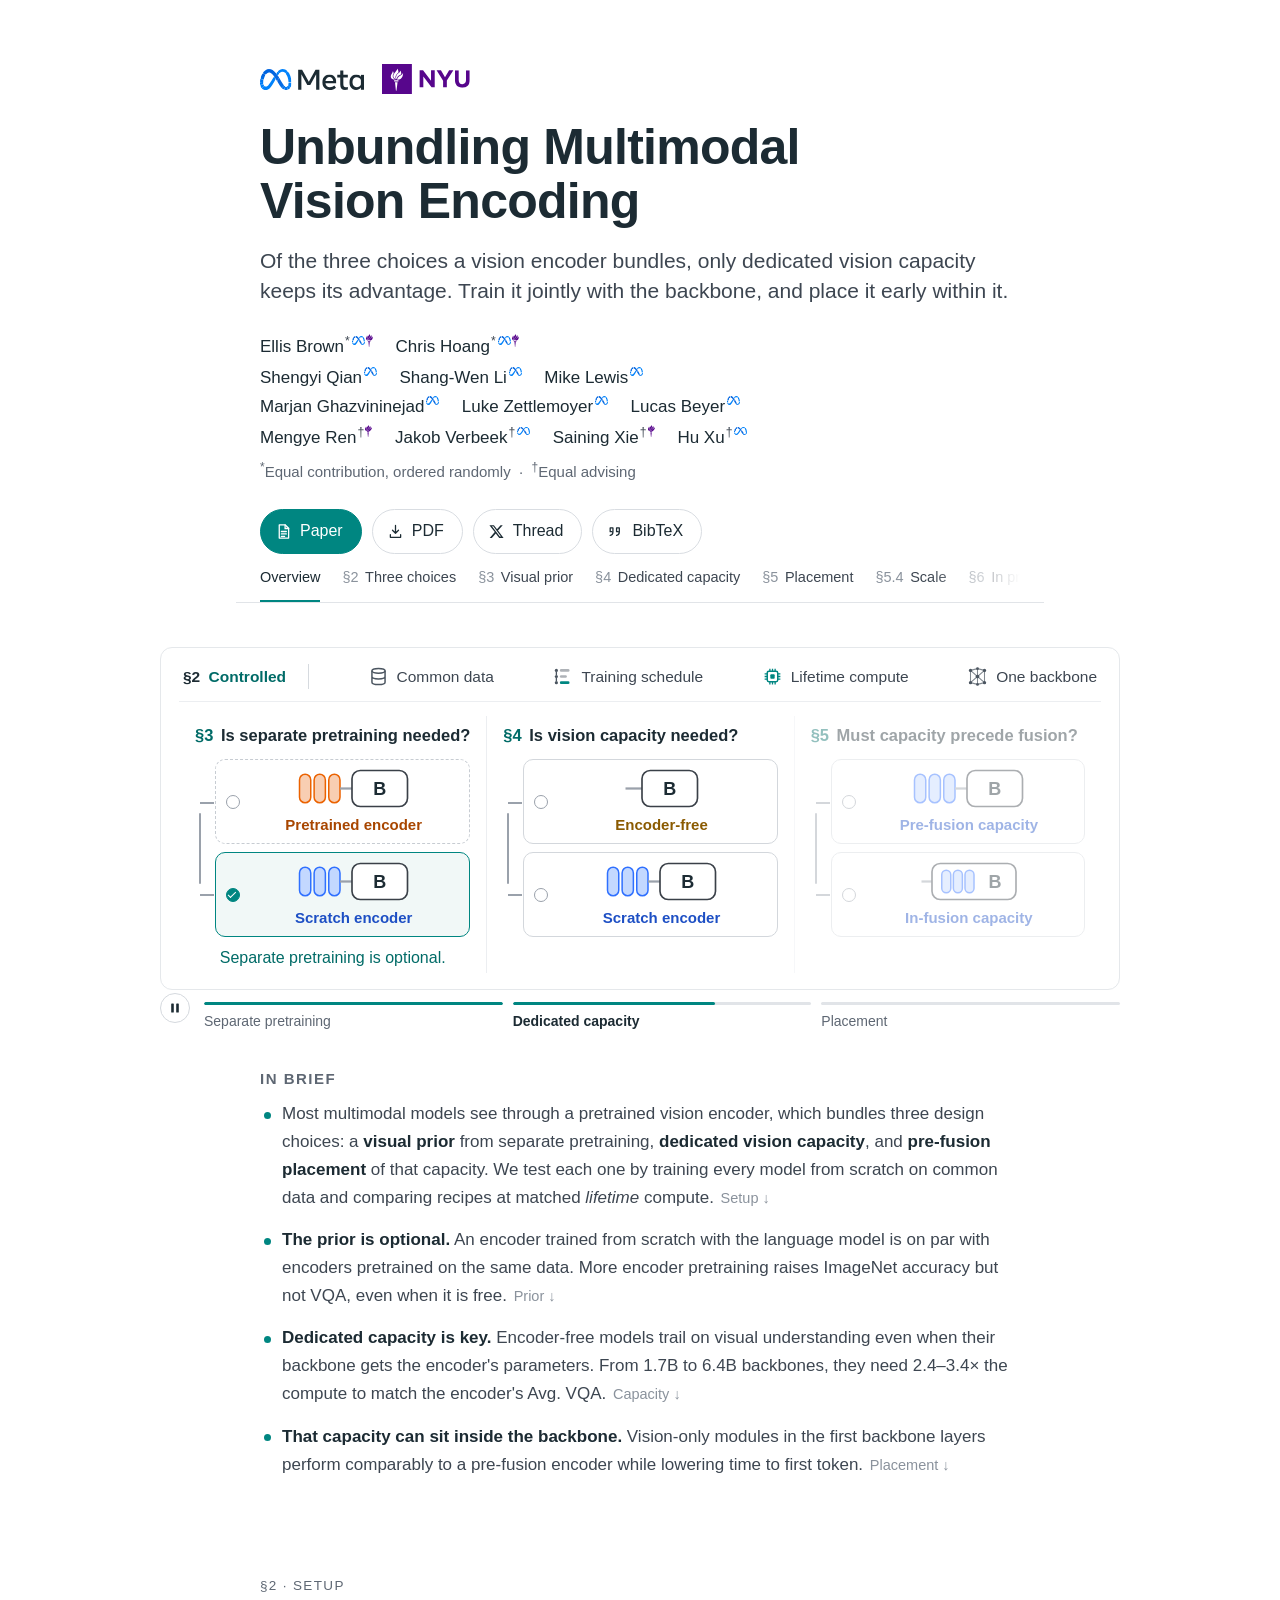
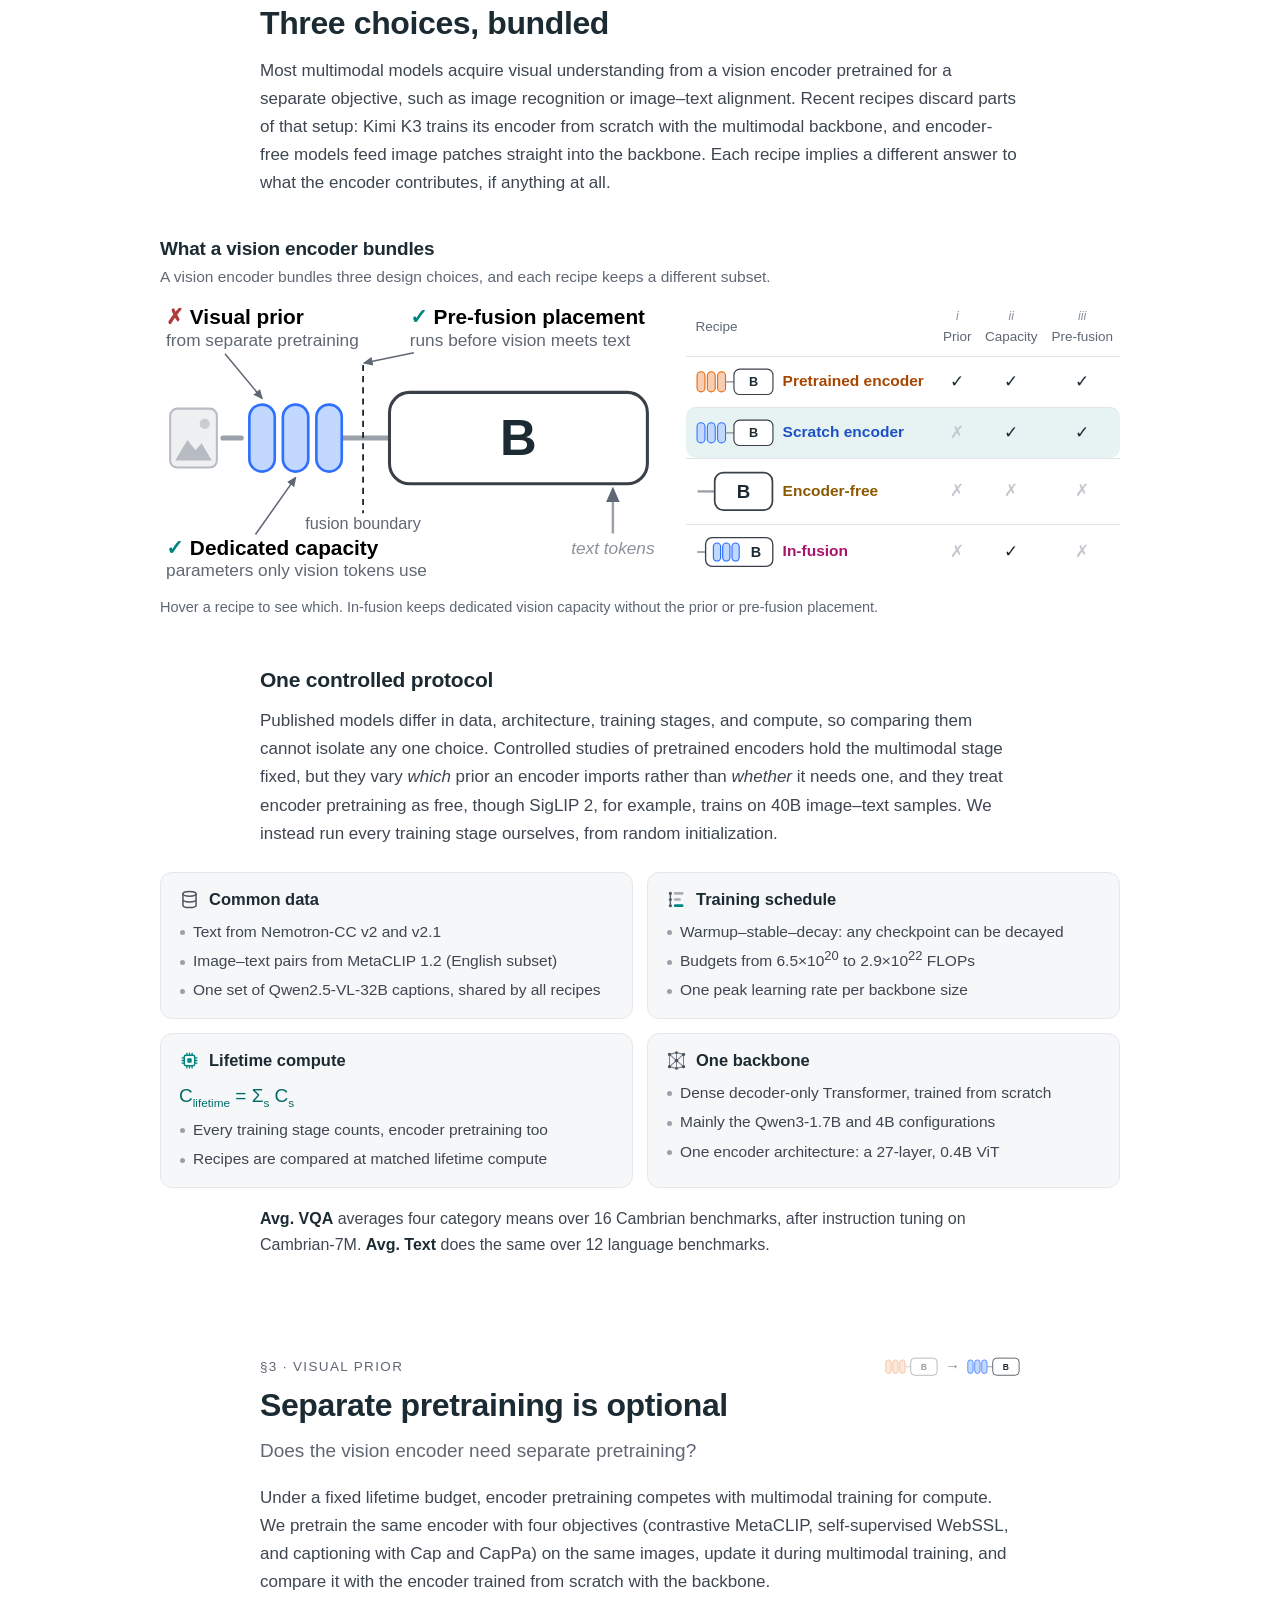
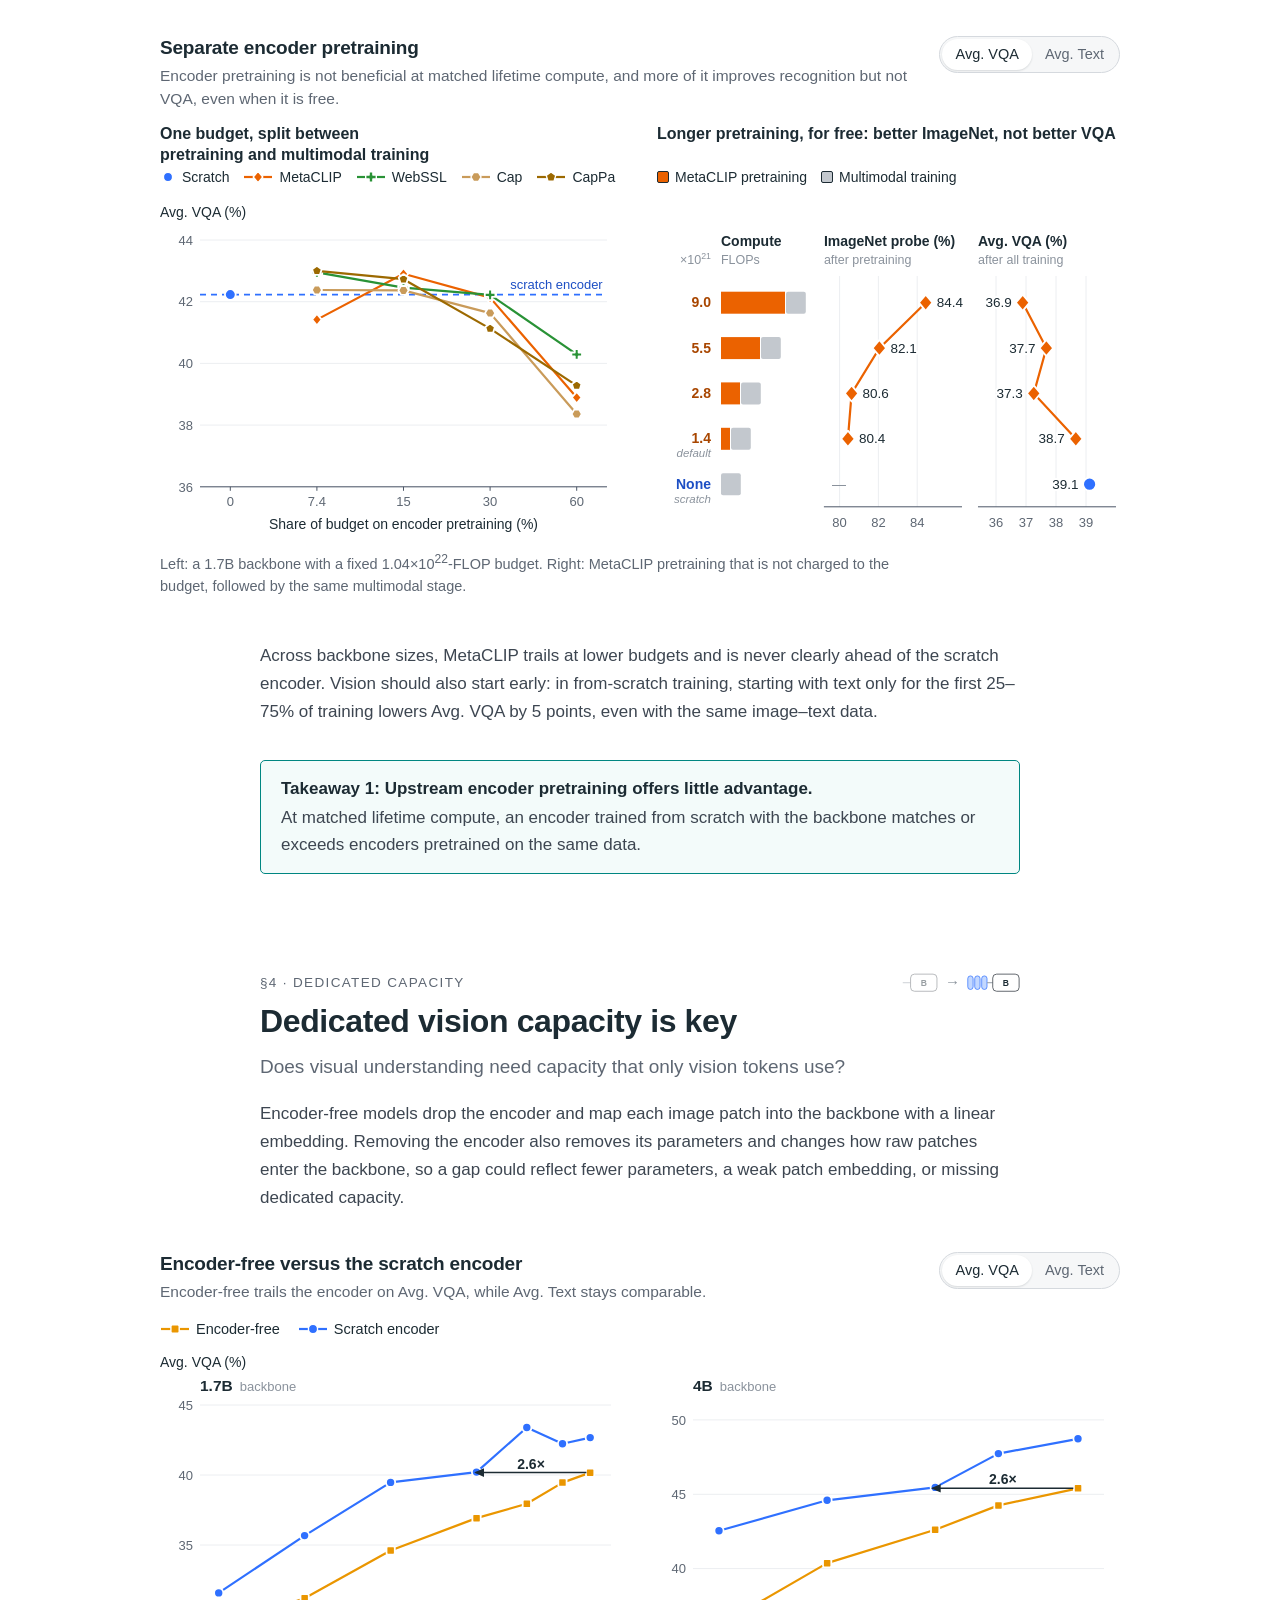
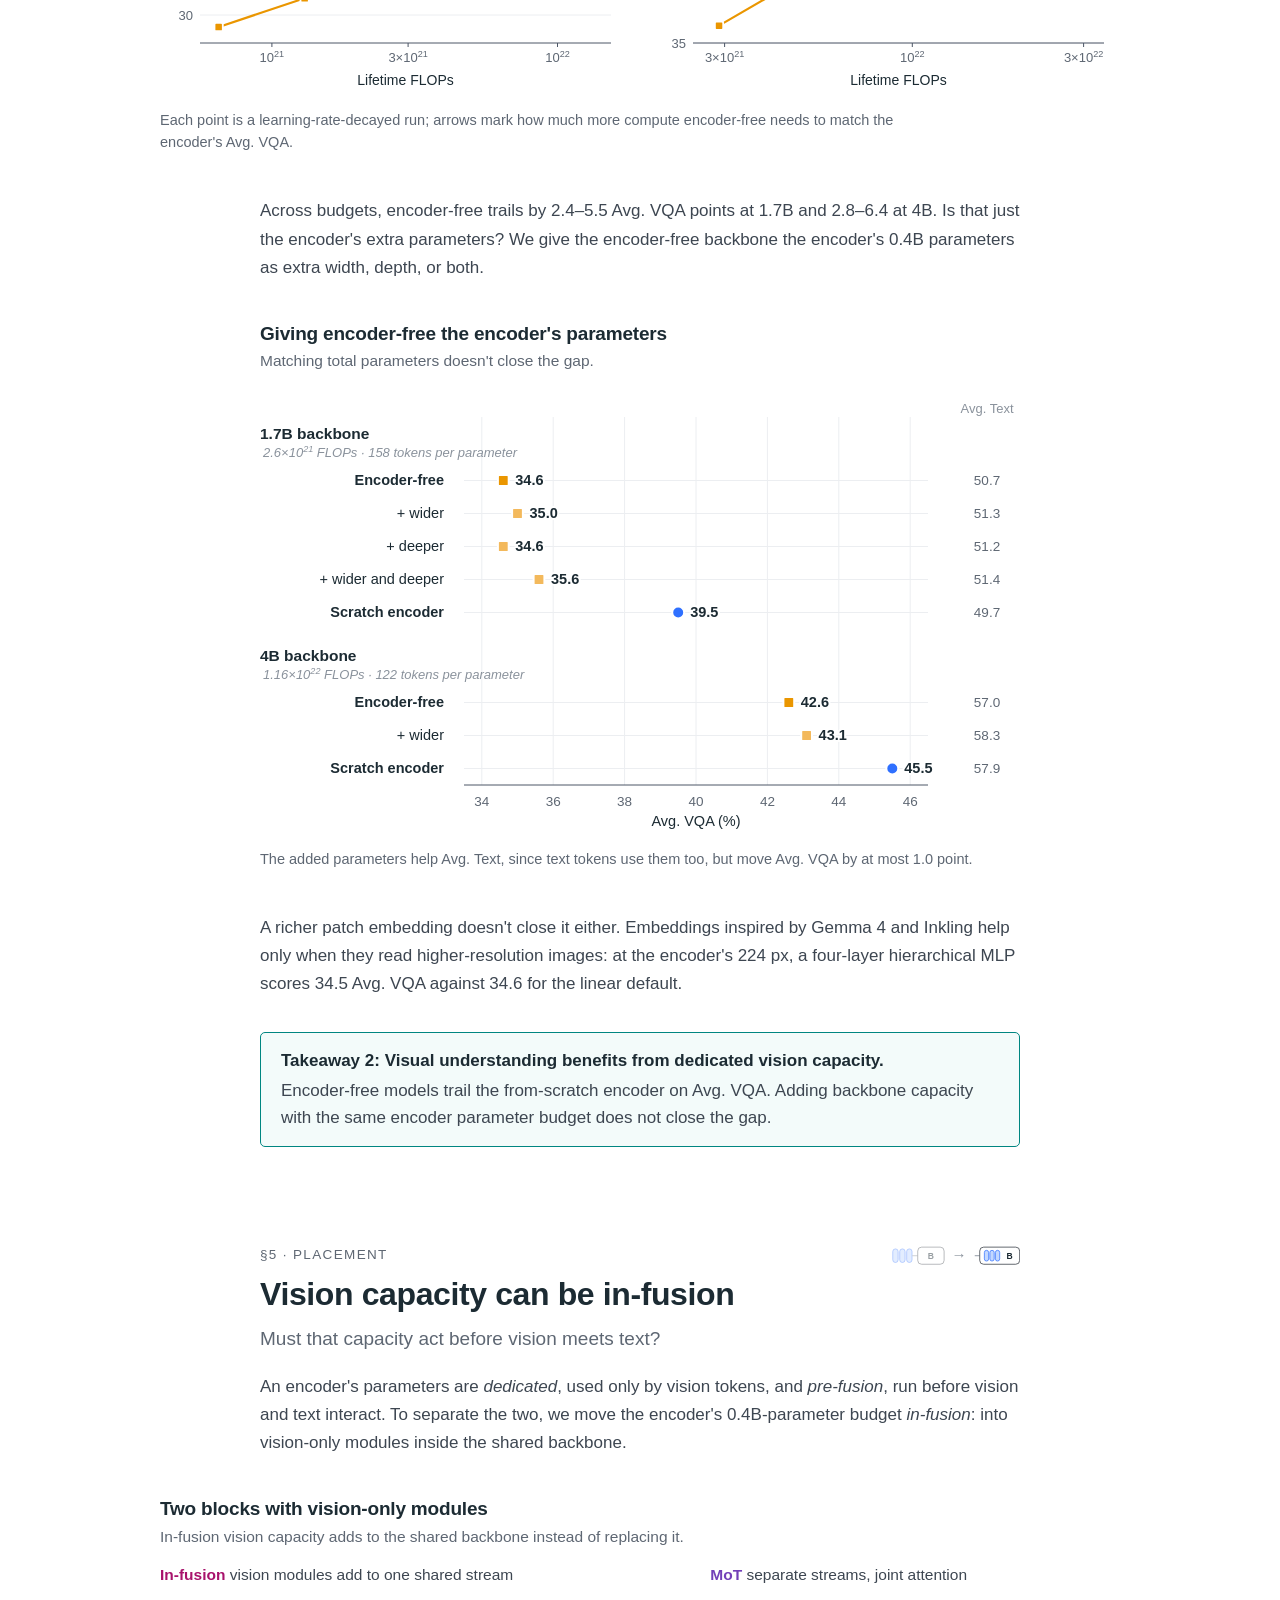
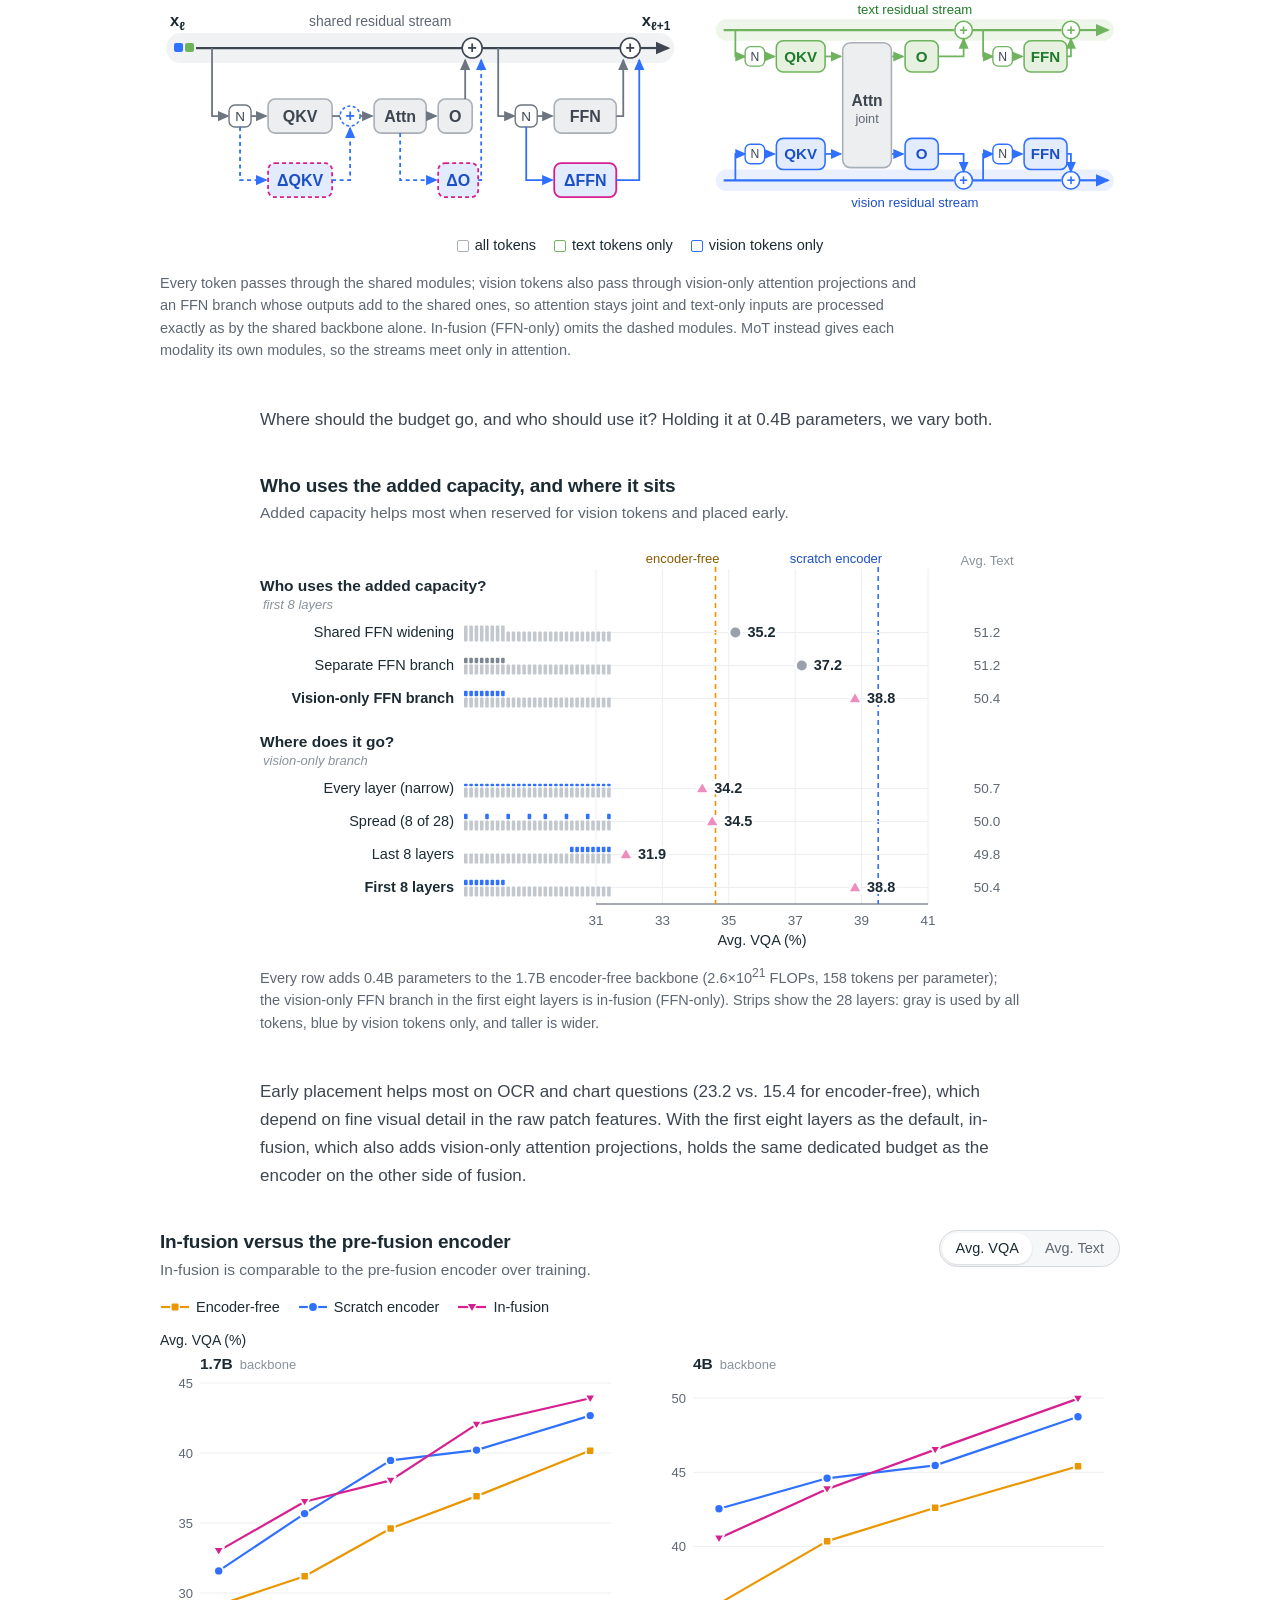
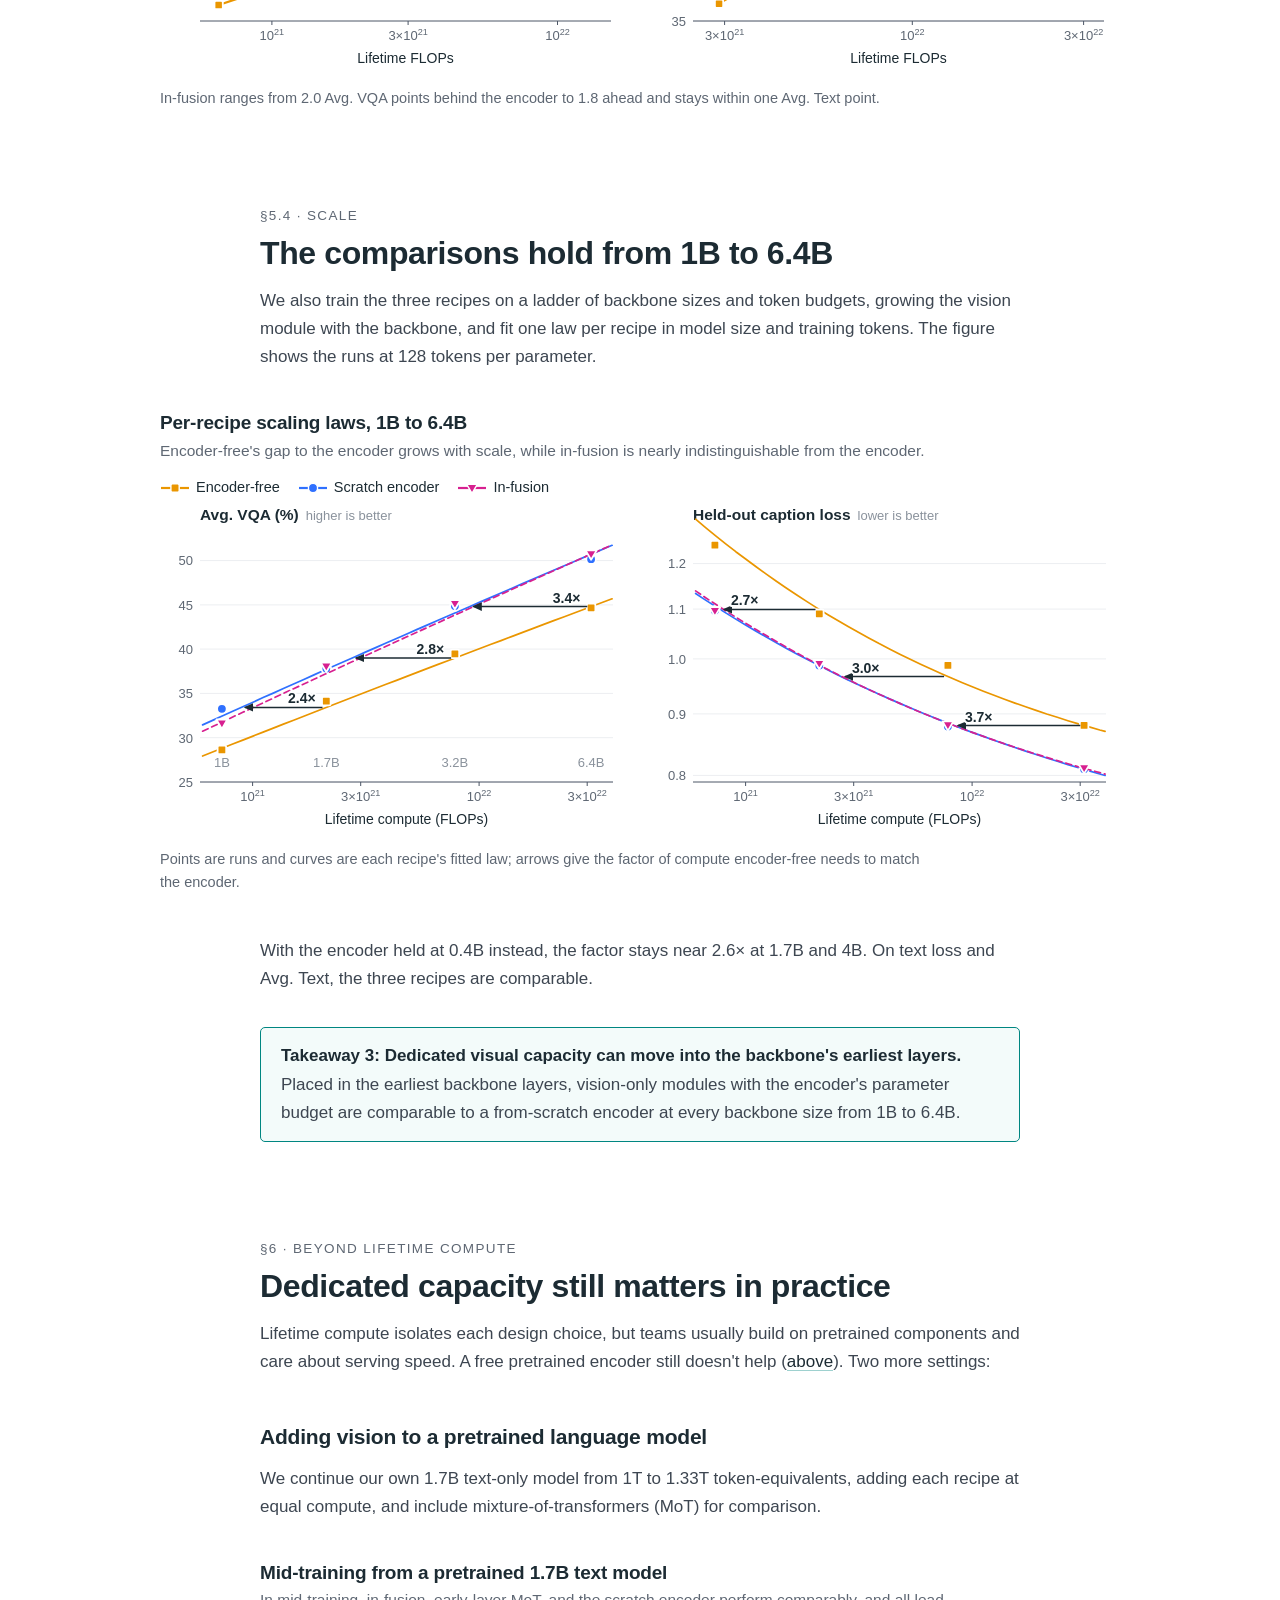
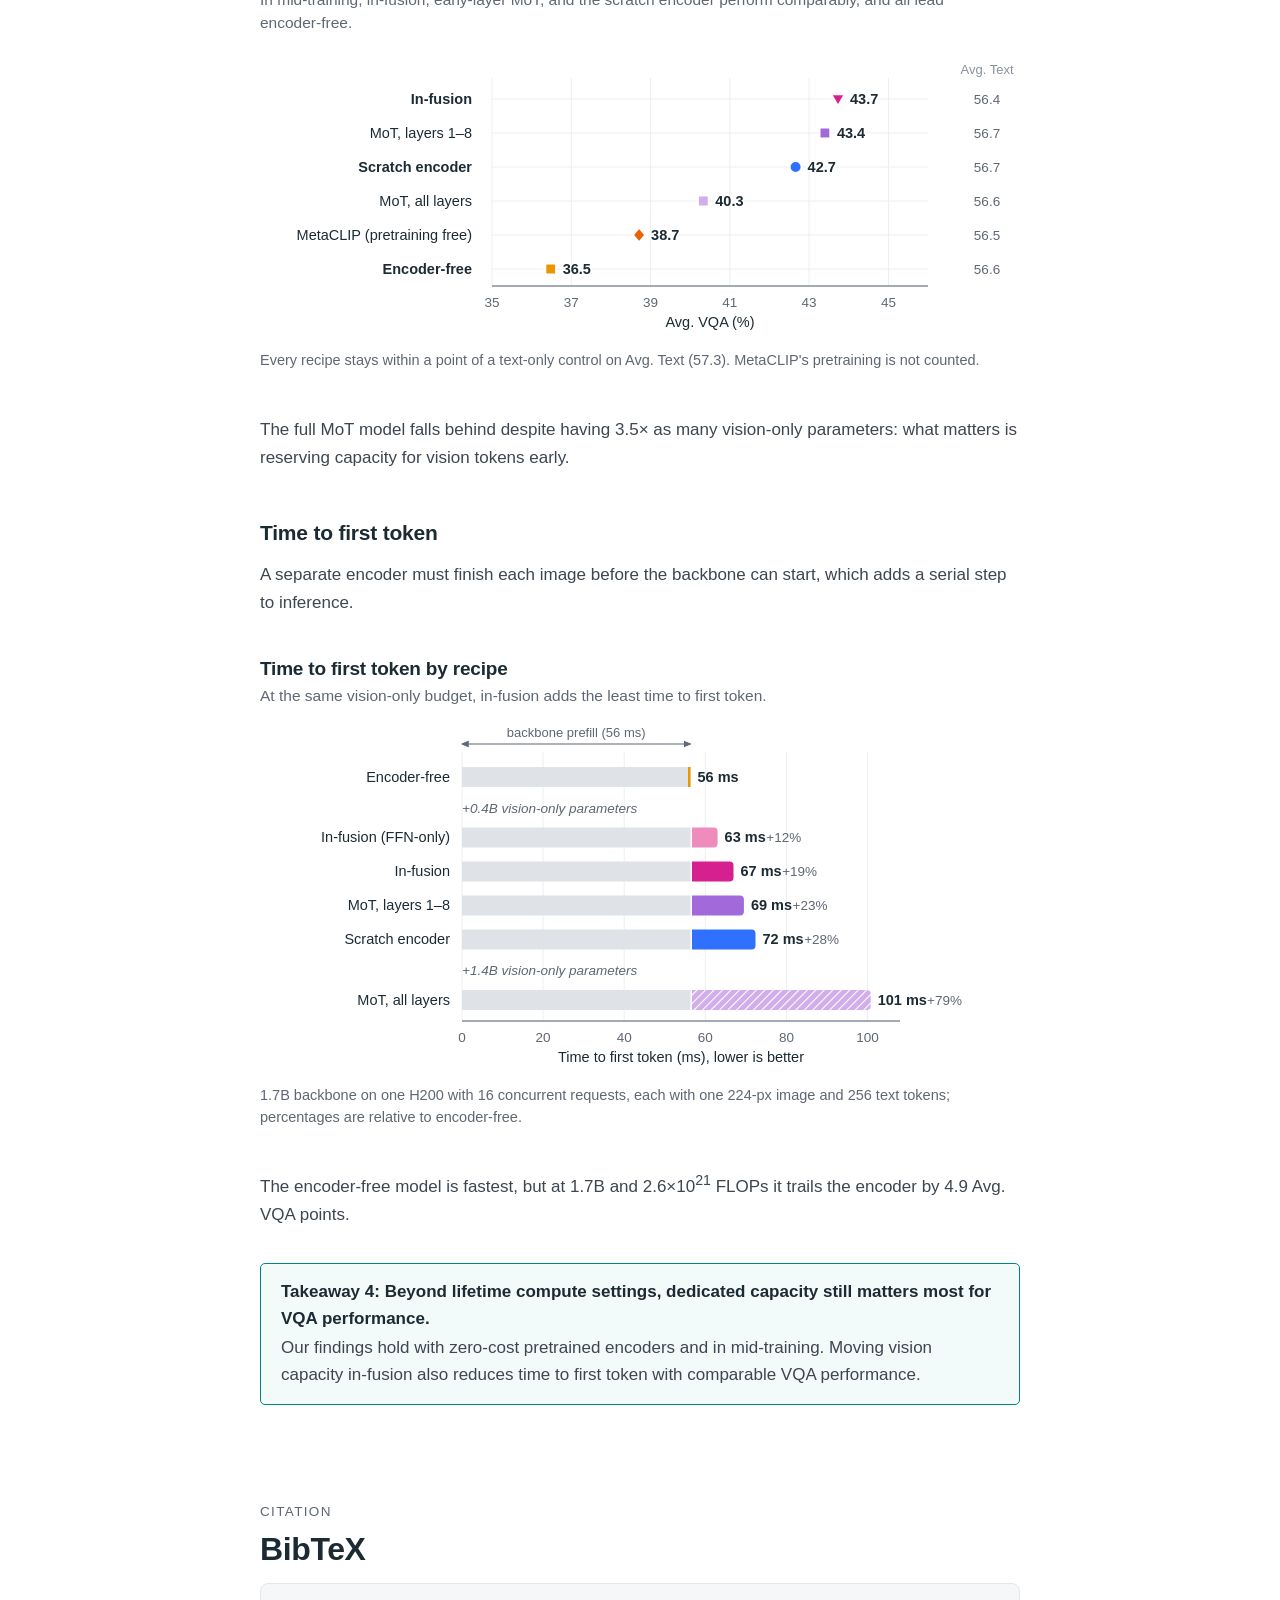
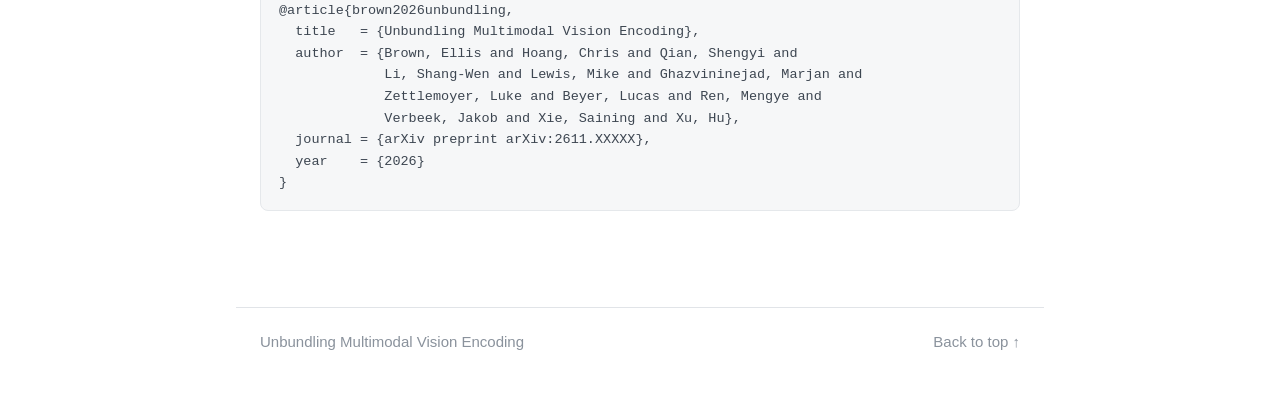
==== commit e8525c11: "v2: v1 contents wording with section numbers; replay arrowhead points the way it turns; no figure cr" ====
--- a/v2/index.html
+++ b/v2/index.html
@@ -26,12 +26,12 @@
   <p class="toc-label">Contents</p>
   <ol>
     <li><a href="#top">Overview</a></li>
-    <li><a href="#setup">Three choices, bundled</a></li>
-    <li><a href="#prior">Separate pretraining is optional</a></li>
-    <li><a href="#capacity">Dedicated vision capacity is key</a></li>
-    <li><a href="#placement">Vision capacity can be in-fusion</a></li>
-    <li><a href="#scale">The comparisons hold from 1B to 6.4B</a></li>
-    <li><a href="#practical">Dedicated capacity still matters in practice</a></li>
+    <li><a href="#setup"><span class="sec">§2</span>Three choices</a></li>
+    <li><a href="#prior"><span class="sec">§3</span>Visual prior</a></li>
+    <li><a href="#capacity"><span class="sec">§4</span>Dedicated capacity</a></li>
+    <li><a href="#placement"><span class="sec">§5</span>Placement</a></li>
+    <li><a href="#scale"><span class="sec">§5.4</span>Scale</a></li>
+    <li><a href="#practical"><span class="sec">§6</span>In practice</a></li>
     <li><a href="#citation">Citation</a></li>
   </ol>
 </nav>
@@ -89,12 +89,12 @@
 <nav class="tabs" aria-label="Sections">
   <ol>
     <li><a href="#top">Overview</a></li>
-    <li><a href="#setup">Setup</a></li>
-    <li><a href="#prior">Visual prior</a></li>
-    <li><a href="#capacity">Dedicated capacity</a></li>
-    <li><a href="#placement">Placement</a></li>
-    <li><a href="#scale">Scale</a></li>
-    <li><a href="#practical">In practice</a></li>
+    <li><a href="#setup"><span class="sec">§2</span>Three choices</a></li>
+    <li><a href="#prior"><span class="sec">§3</span>Visual prior</a></li>
+    <li><a href="#capacity"><span class="sec">§4</span>Dedicated capacity</a></li>
+    <li><a href="#placement"><span class="sec">§5</span>Placement</a></li>
+    <li><a href="#scale"><span class="sec">§5.4</span>Scale</a></li>
+    <li><a href="#practical"><span class="sec">§6</span>In practice</a></li>
     <li><a href="#citation">Citation</a></li>
   </ol>
 </nav>
@@ -180,7 +180,6 @@
         </tbody>
       </table>
     </div>
-    <div class="credit"><img src="../static/img/favicon.svg" alt="">unbundling.github.io</div>
     <figcaption>Hover a recipe to see which. In-fusion keeps dedicated vision capacity without the prior or pre-fusion placement.</figcaption>
   </figure>
 
@@ -261,7 +260,6 @@
         <div class="chart" data-chart="free"></div>
       </div>
     </div>
-    <div class="credit"><img src="../static/img/favicon.svg" alt="">unbundling.github.io</div>
     <figcaption>Left: a 1.7B backbone with a fixed 1.04×10<sup>22</sup>-FLOP budget. Right: MetaCLIP pretraining that is not charged to the budget, followed by the same multimodal stage.</figcaption>
   </figure>
 
@@ -291,7 +289,6 @@
     </div>
     <div class="ytitle" data-ytitle-for="trajEF">Avg. VQA (%)</div>
     <div class="chart" data-chart="trajEF"></div>
-    <div class="credit"><img src="../static/img/favicon.svg" alt="">unbundling.github.io</div>
     <figcaption>Each point is a learning-rate-decayed run; arrows mark how much more compute encoder-free needs to match the encoder's Avg. VQA.</figcaption>
   </figure>
 
@@ -303,7 +300,6 @@
       <p class="dek">Matching total parameters doesn't close the gap.</p>
     </div></div>
     <div class="chart" data-chart="steelman"></div>
-    <div class="credit"><img src="../static/img/favicon.svg" alt="">unbundling.github.io</div>
     <figcaption>The added parameters help Avg. Text, since text tokens use them too, but move Avg. VQA by at most 1.0 point.</figcaption>
   </figure>
 
@@ -333,7 +329,6 @@
       <span class="li"><span class="sw sw-text"></span>text tokens only</span>
       <span class="li"><span class="sw sw-vis"></span>vision tokens only</span>
     </div>
-    <div class="credit"><img src="../static/img/favicon.svg" alt="">unbundling.github.io</div>
     <figcaption>Every token passes through the shared modules; vision tokens also pass through vision-only attention projections and an FFN branch whose outputs add to the shared ones, so attention stays joint and text-only inputs are processed exactly as by the shared backbone alone. In-fusion (FFN-only) omits the dashed modules. MoT instead gives each modality its own modules, so the streams meet only in attention.</figcaption>
   </figure>
 
@@ -345,7 +340,6 @@
       <p class="dek">Added capacity helps most when reserved for vision tokens and placed early.</p>
     </div></div>
     <div class="chart" data-chart="capDesign"></div>
-    <div class="credit"><img src="../static/img/favicon.svg" alt="">unbundling.github.io</div>
     <figcaption>Every row adds 0.4B parameters to the 1.7B encoder-free backbone (2.6×10<sup>21</sup> FLOPs, 158 tokens per parameter); the vision-only FFN branch in the first eight layers is in-fusion (FFN-only). Strips show the 28 layers: gray is used by all tokens, blue by vision tokens only, and taller is wider.</figcaption>
   </figure>
 
@@ -366,7 +360,6 @@
     </div>
     <div class="ytitle" data-ytitle-for="trajInf">Avg. VQA (%)</div>
     <div class="chart" data-chart="trajInf"></div>
-    <div class="credit"><img src="../static/img/favicon.svg" alt="">unbundling.github.io</div>
     <figcaption>In-fusion ranges from 2.0 Avg. VQA points behind the encoder to 1.8 ahead and stays within one Avg. Text point.</figcaption>
   </figure>
 
@@ -389,7 +382,6 @@
       <span class="li"><span data-key="infusion"></span>In-fusion</span>
     </div>
     <div class="chart" data-chart="ladder"></div>
-    <div class="credit"><img src="../static/img/favicon.svg" alt="">unbundling.github.io</div>
     <figcaption>Points are runs and curves are each recipe's fitted law; arrows give the factor of compute encoder-free needs to match the encoder.</figcaption>
   </figure>
 
@@ -412,7 +404,6 @@
       <p class="dek">In mid-training, in-fusion, early-layer MoT, and the scratch encoder perform comparably, and all lead encoder-free.</p>
     </div></div>
     <div class="chart" data-chart="mid"></div>
-    <div class="credit"><img src="../static/img/favicon.svg" alt="">unbundling.github.io</div>
     <figcaption>Every recipe stays within a point of a text-only control on Avg. Text (57.3). MetaCLIP's pretraining is not counted.</figcaption>
   </figure>
   <p>The full MoT model falls behind despite having 3.5× as many vision-only parameters: what matters is reserving capacity for vision tokens early.</p>
@@ -425,7 +416,6 @@
       <p class="dek">At the same vision-only budget, in-fusion adds the least time to first token.</p>
     </div></div>
     <div class="chart" data-chart="ttft"></div>
-    <div class="credit"><img src="../static/img/favicon.svg" alt="">unbundling.github.io</div>
     <figcaption>1.7B backbone on one H200 with 16 concurrent requests, each with one 224-px image and 256 text tokens; percentages are relative to encoder-free.</figcaption>
   </figure>
   <p>The encoder-free model is fastest, but at 1.7B and 2.6×10<sup>21</sup> FLOPs it trails the encoder by 4.9 Avg. VQA points.</p>
@@ -454,13 +444,8 @@
 </main>
 
 <footer class="foot">
-  <div class="foot-in">
-    <div>
-      <p class="foot-t">Unbundling Multimodal Vision Encoding</p>
-      <p class="foot-s">Meta FAIR · New York University</p>
-    </div>
-    <a href="#top">Back to top ↑</a>
-  </div>
+  <span>Unbundling Multimodal Vision Encoding</span>
+  <a href="#top">Back to top ↑</a>
 </footer>
 
 <script src="../static/js/data.js"></script>
--- a/v2/style.css
+++ b/v2/style.css
@@ -1,7 +1,7 @@
 /* ==========================================================================
    Unbundling Multimodal Vision Encoding: project page, v2 (a comparison draft).
    One sans family (bundled Hanken Grotesk) for text and charts, a left-aligned editorial header, figures framed as
-   title, finding, legend, chart, credit and caption, the paper's palette, and one accent (teal).
+   title, finding, legend, chart and caption, the paper's palette, and one accent (teal).
    ========================================================================== */
 
 @font-face { font-family: "Hanken Grotesk"; src: url("../static/fonts/hanken-grotesk-latin-normal.woff2") format("woff2"); font-weight: 400 700; font-style: normal; font-display: swap; unicode-range: U+0000-00FF, U+0131, U+0152-0153, U+02BB-02BC, U+02C6, U+02DA, U+02DC, U+0304, U+0308, U+0329, U+2000-206F, U+20AC, U+2122, U+2191, U+2193, U+2212, U+2215, U+FEFF, U+FFFD; }
@@ -52,6 +52,8 @@
 a { color: var(--ink); text-decoration: none; background-image: linear-gradient(var(--accent), var(--accent)), linear-gradient(var(--link-line), var(--link-line)); background-size: 0 2px, 100% 1px; background-position: 0 100%, 0 100%; background-repeat: no-repeat; transition: background-size .28s cubic-bezier(.2, .7, .3, 1), color .15s; }
 a:hover { background-size: 100% 2px, 100% 1px; }
 a.plain, .btn, .jump, .q, .toc a, .tabs a, .hanchor, .foot a, .au a { background-image: none; }
+.toc .sec, .tabs .sec { color: var(--faint); font-variant-numeric: tabular-nums; margin-right: .45em; }
+.toc a.on .sec, .tabs a.on .sec { color: var(--accent-d); }
 b, strong { font-weight: 600; color: var(--ink); }
 sup { line-height: 0; }
 p { text-wrap: pretty; }
@@ -176,15 +178,13 @@
 .question { font-size: 19px; color: var(--muted); margin: -4px 0 18px; }
 .metrics { font-size: 16px; color: var(--ink-2); margin: 18px 0 0; }
 
-/* ------------------------------------------------------------------ figures: title, finding, legend, chart, credit, caption */
+/* ------------------------------------------------------------------ figures: title, finding, legend, chart, caption */
 figure { margin: 40px 0 44px; }
 .viz .vh { display: flex; justify-content: space-between; align-items: flex-start; gap: 14px 22px; }
 .viz .vh h4 { font-size: 19px; line-height: 1.3; letter-spacing: -0.01em; margin: 0 0 4px; text-wrap: balance; }
 .viz .dek { font-size: 15.5px; line-height: 1.45; color: var(--muted); margin: 0 0 14px; text-wrap: pretty; }
 .viz .ytitle { font-size: 14px; font-weight: 500; color: var(--ink); margin: 10px 0 0; }
-.credit { display: flex; align-items: center; gap: 7px; border-top: 1px solid var(--rule); margin-top: 14px; padding-top: 10px; font-size: 13px; font-weight: 600; color: var(--ink-2); }
-.credit img { width: 17px; height: 17px; }
-figcaption { font-size: 14.5px; line-height: 1.55; color: var(--muted); margin: 8px 0 0; max-width: var(--col); }
+figcaption { font-size: 14.5px; line-height: 1.55; color: var(--muted); margin: 14px 0 0; max-width: var(--col); }
 figcaption b { color: var(--ink); }
 .chart { width: 100%; }
 .chart svg { display: block; overflow: visible; }
@@ -277,13 +277,10 @@
 .copy:hover { background: var(--panel); }
 @media (hover: none) { .copy { opacity: 1; } }
 
-/* footer: a dark band */
-.foot { margin: 96px 0 0; background: var(--ink); color: #e8eaed; }
-.foot-in { max-width: calc(var(--col) + 48px); margin: 0 auto; padding: 34px 24px 40px; display: flex; justify-content: space-between; align-items: flex-end; gap: 16px; flex-wrap: wrap; }
-.foot-t { font-size: 18px; font-weight: 600; color: #fff; margin: 0 0 4px; }
-.foot-s { font-size: 14px; color: #9aa0a6; margin: 0; }
-.foot a { color: #e8eaed; font-size: 14.5px; border-bottom: 1px solid rgba(232, 234, 237, .35); }
-.foot a:hover { border-bottom-color: #fff; }
+/* footer */
+.foot { max-width: calc(var(--col) + 48px); margin: 96px auto 0; padding: 22px 24px 40px; border-top: 1px solid var(--rule); display: flex; justify-content: space-between; gap: 16px; font-size: 15px; color: var(--faint); }
+.foot a { color: var(--faint); }
+.foot a:hover { color: var(--ink-2); }
 
 /* tooltip */
 .tip {
@@ -318,6 +315,7 @@
   .toc .toc-label { font-size: 13px; font-weight: 600; letter-spacing: .08em; text-transform: uppercase; color: var(--muted); margin: 0 0 10px; }
   .toc ol { list-style: none; margin: 0; padding: 0; border-left: 2px solid var(--rule-2); }
   .toc a { display: block; color: var(--muted); padding: 5px 0 5px 14px; margin-left: -2px; border-left: 2px solid transparent; transition: color .15s, border-color .15s; }
+  .toc .sec { display: inline-block; min-width: 2.35em; margin-right: 0; }
   .toc a:hover { color: var(--ink); }
   .toc a.on { color: var(--ink); border-left-color: var(--accent); }
 }
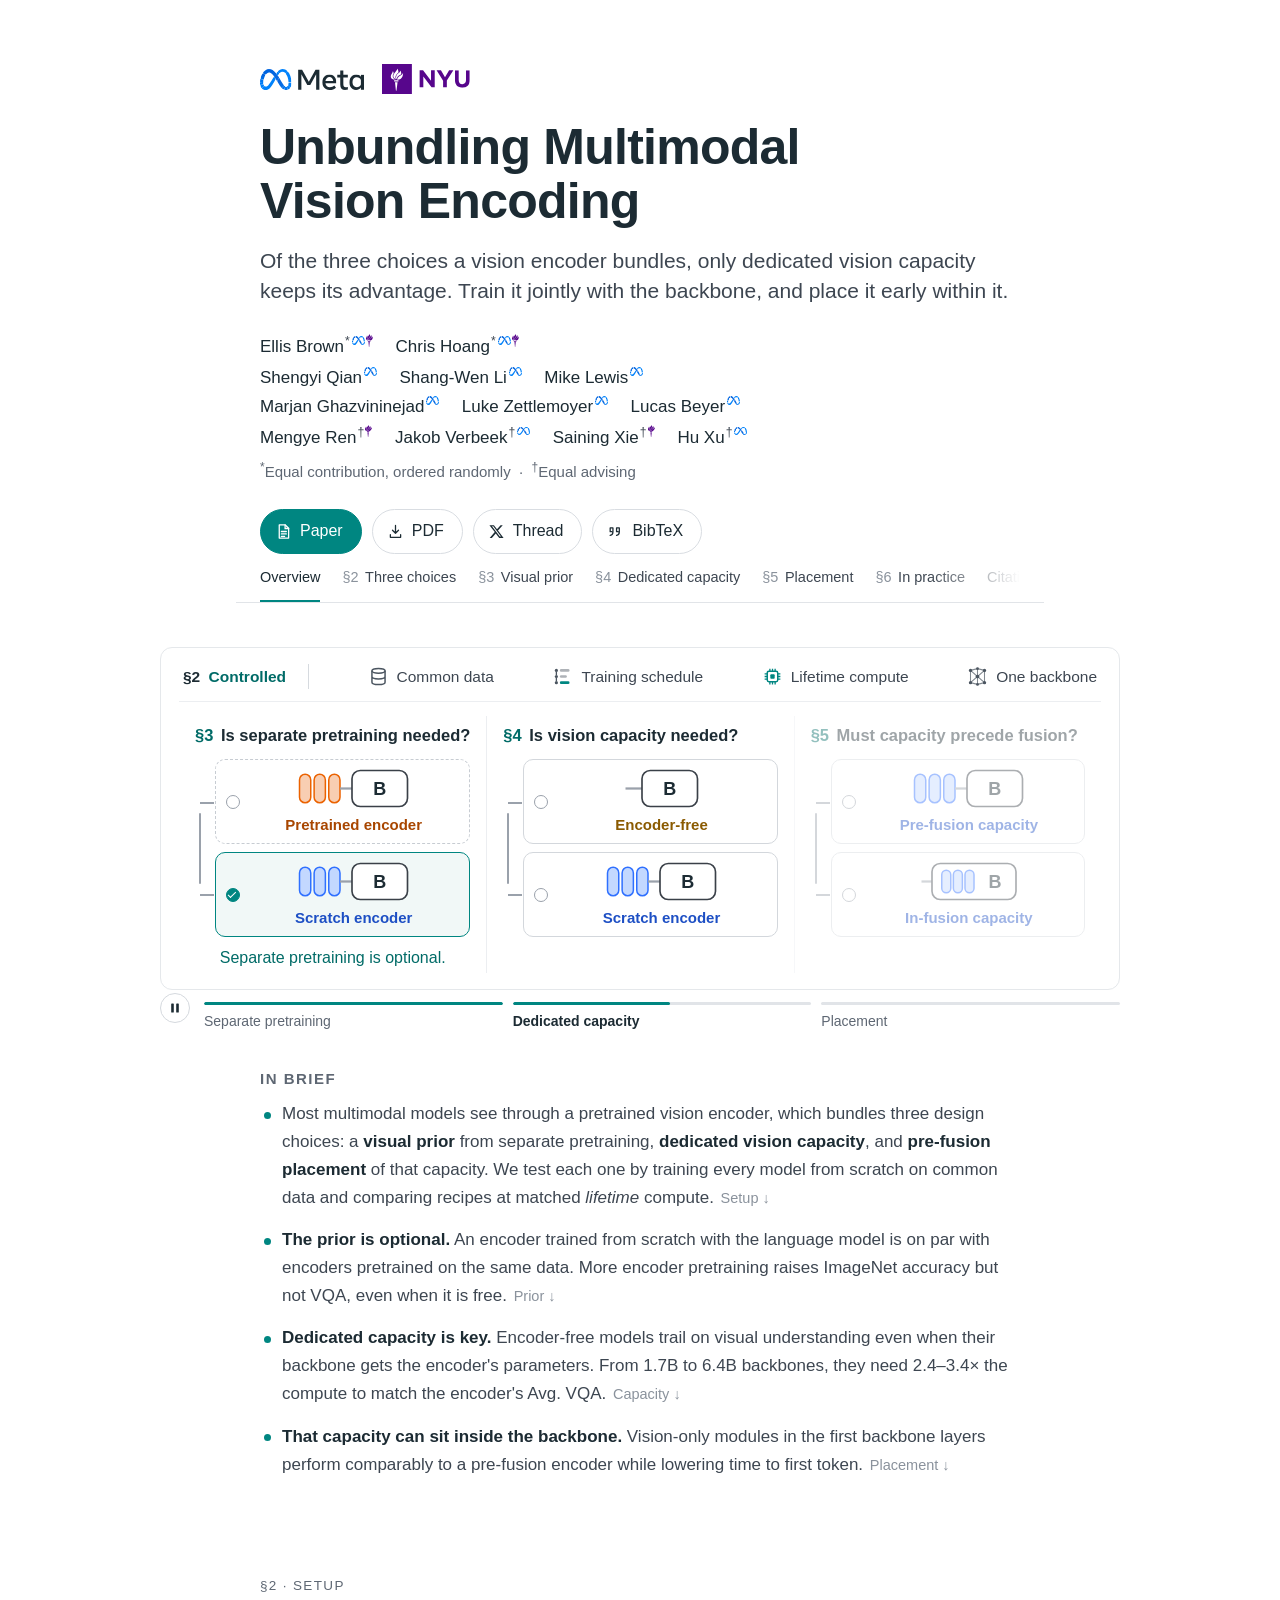
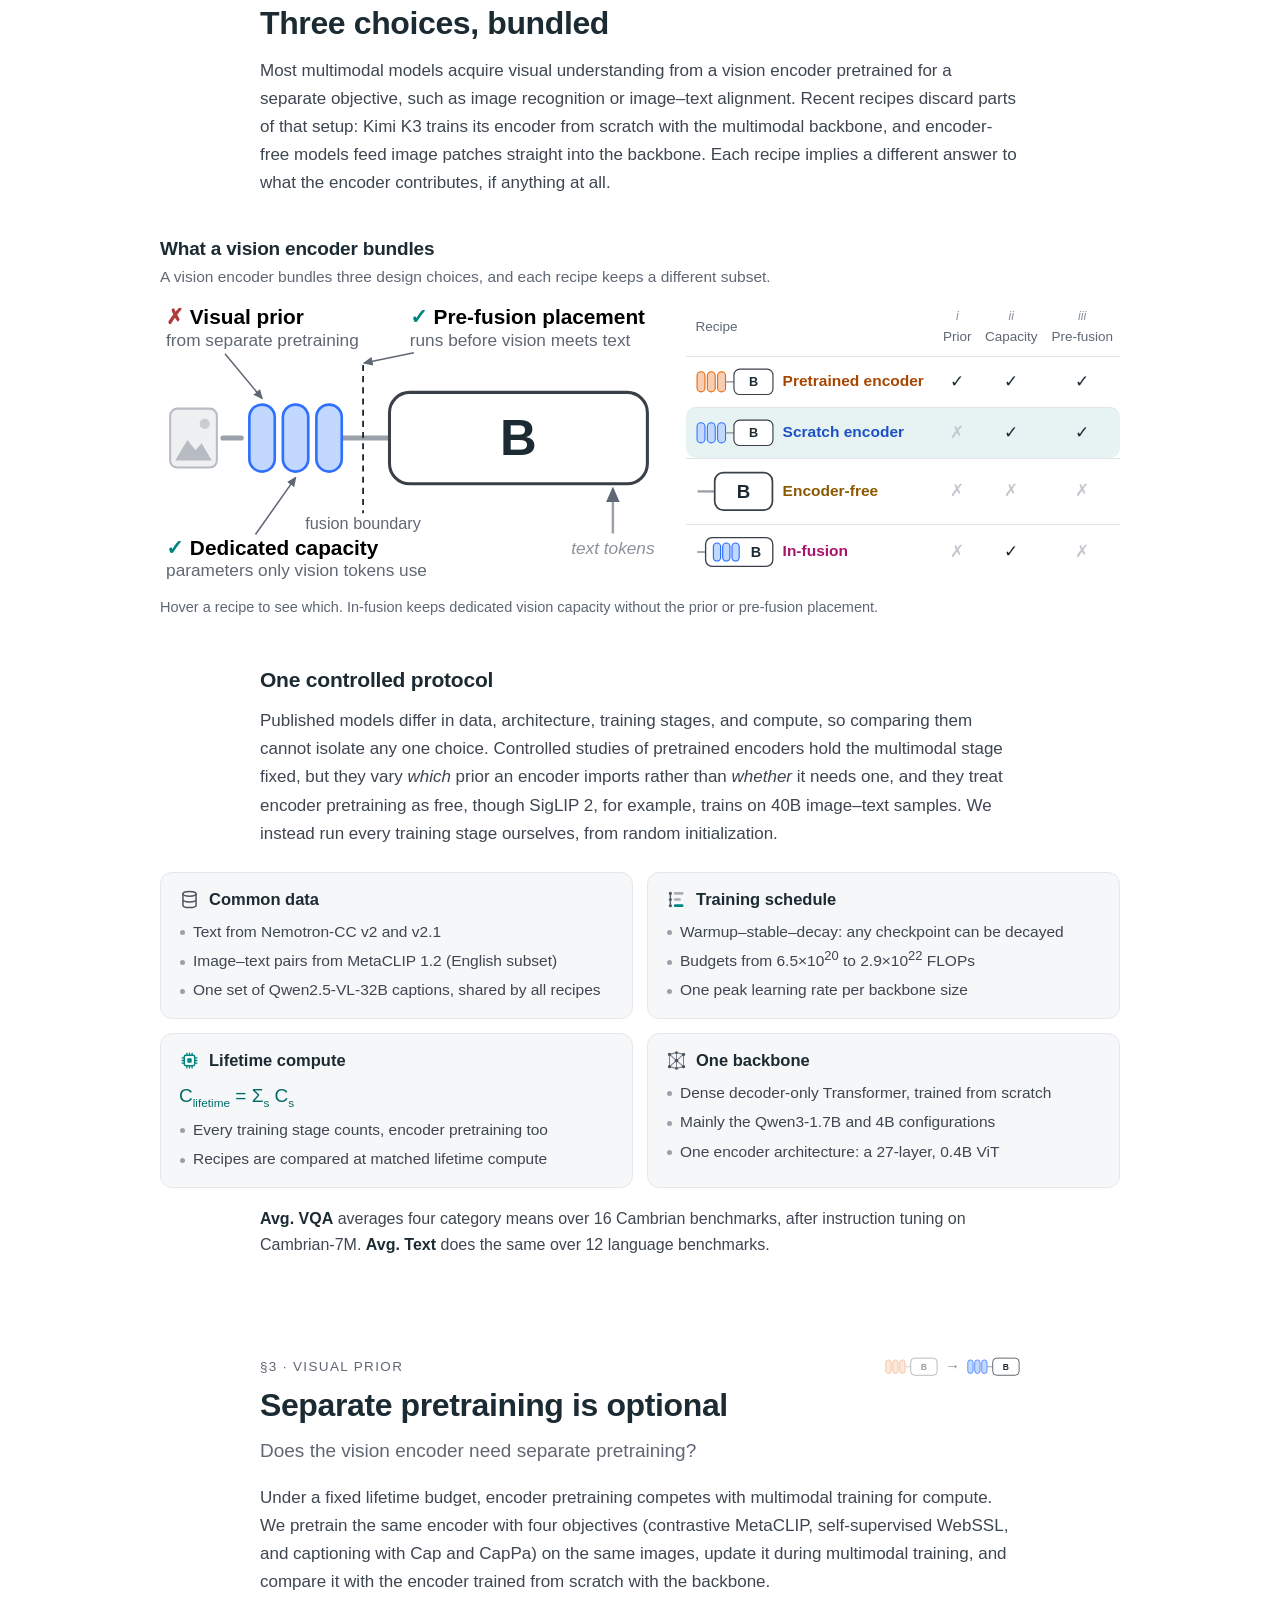
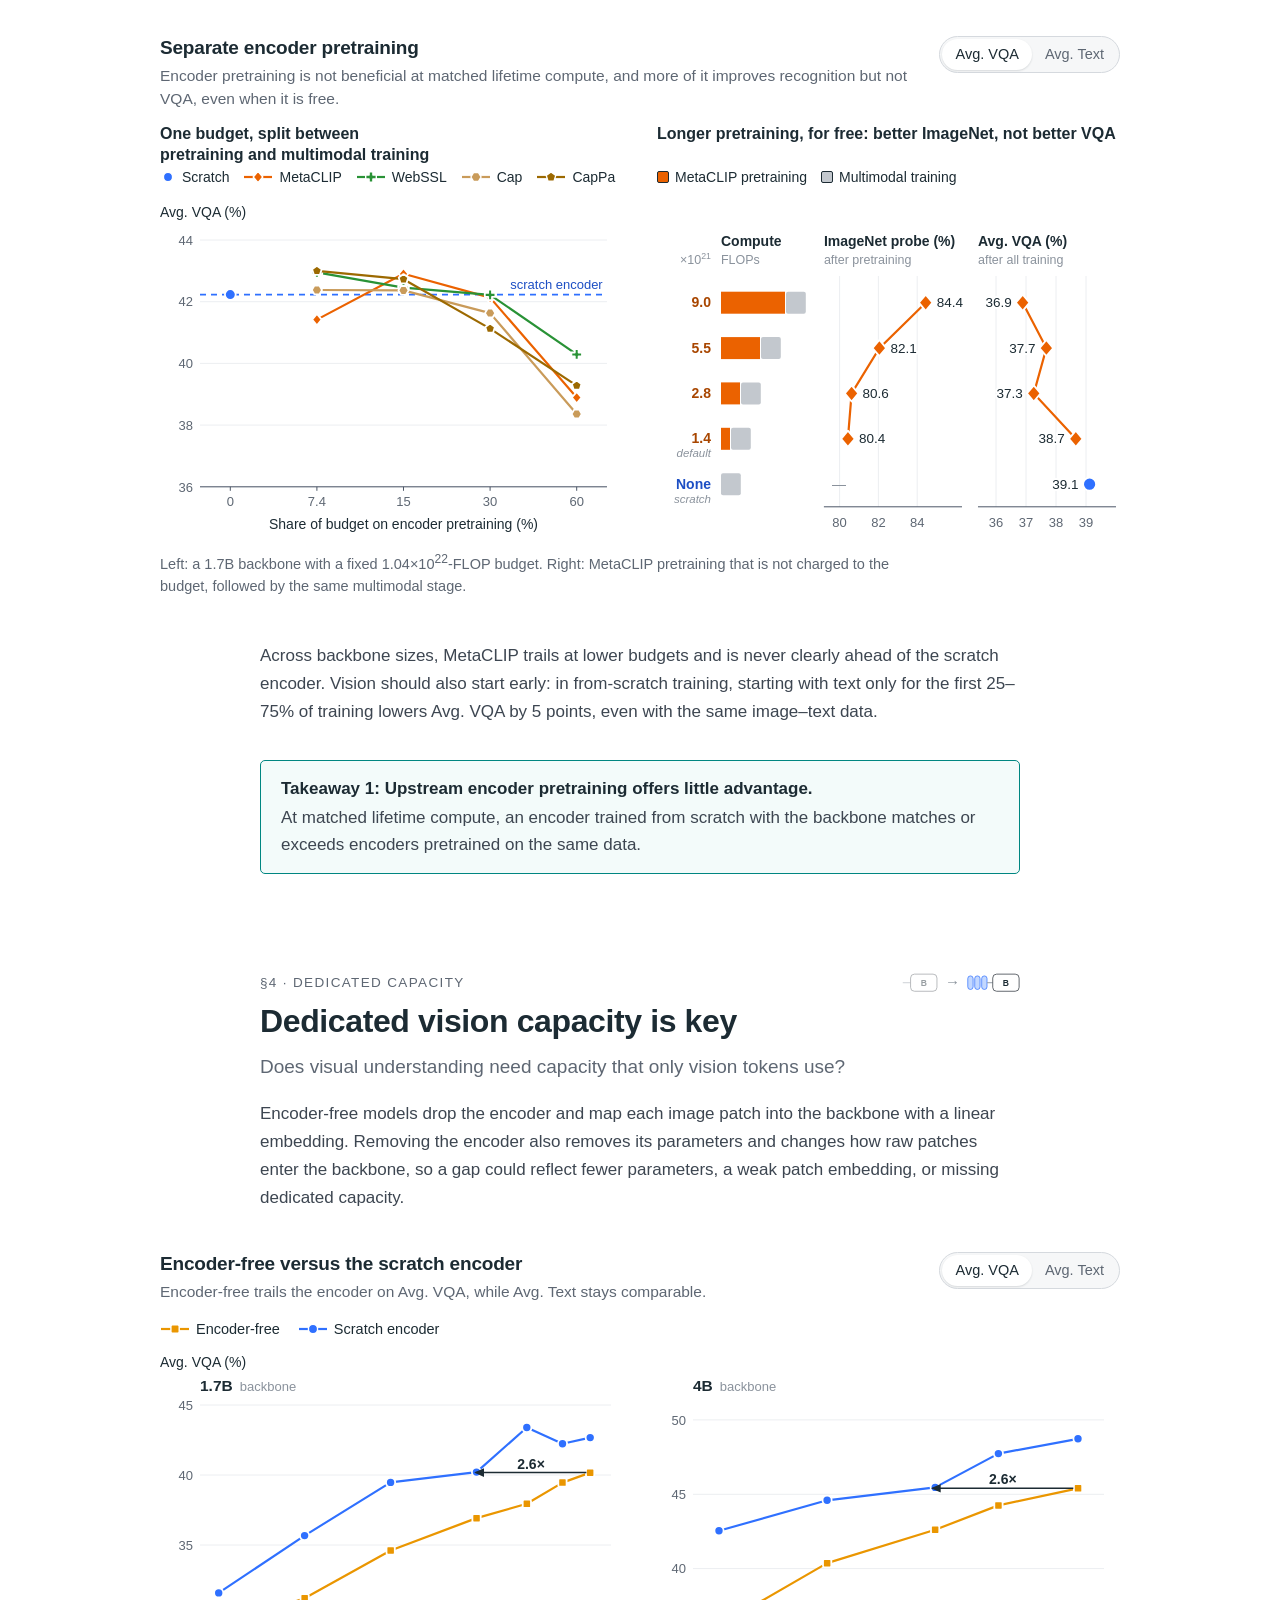
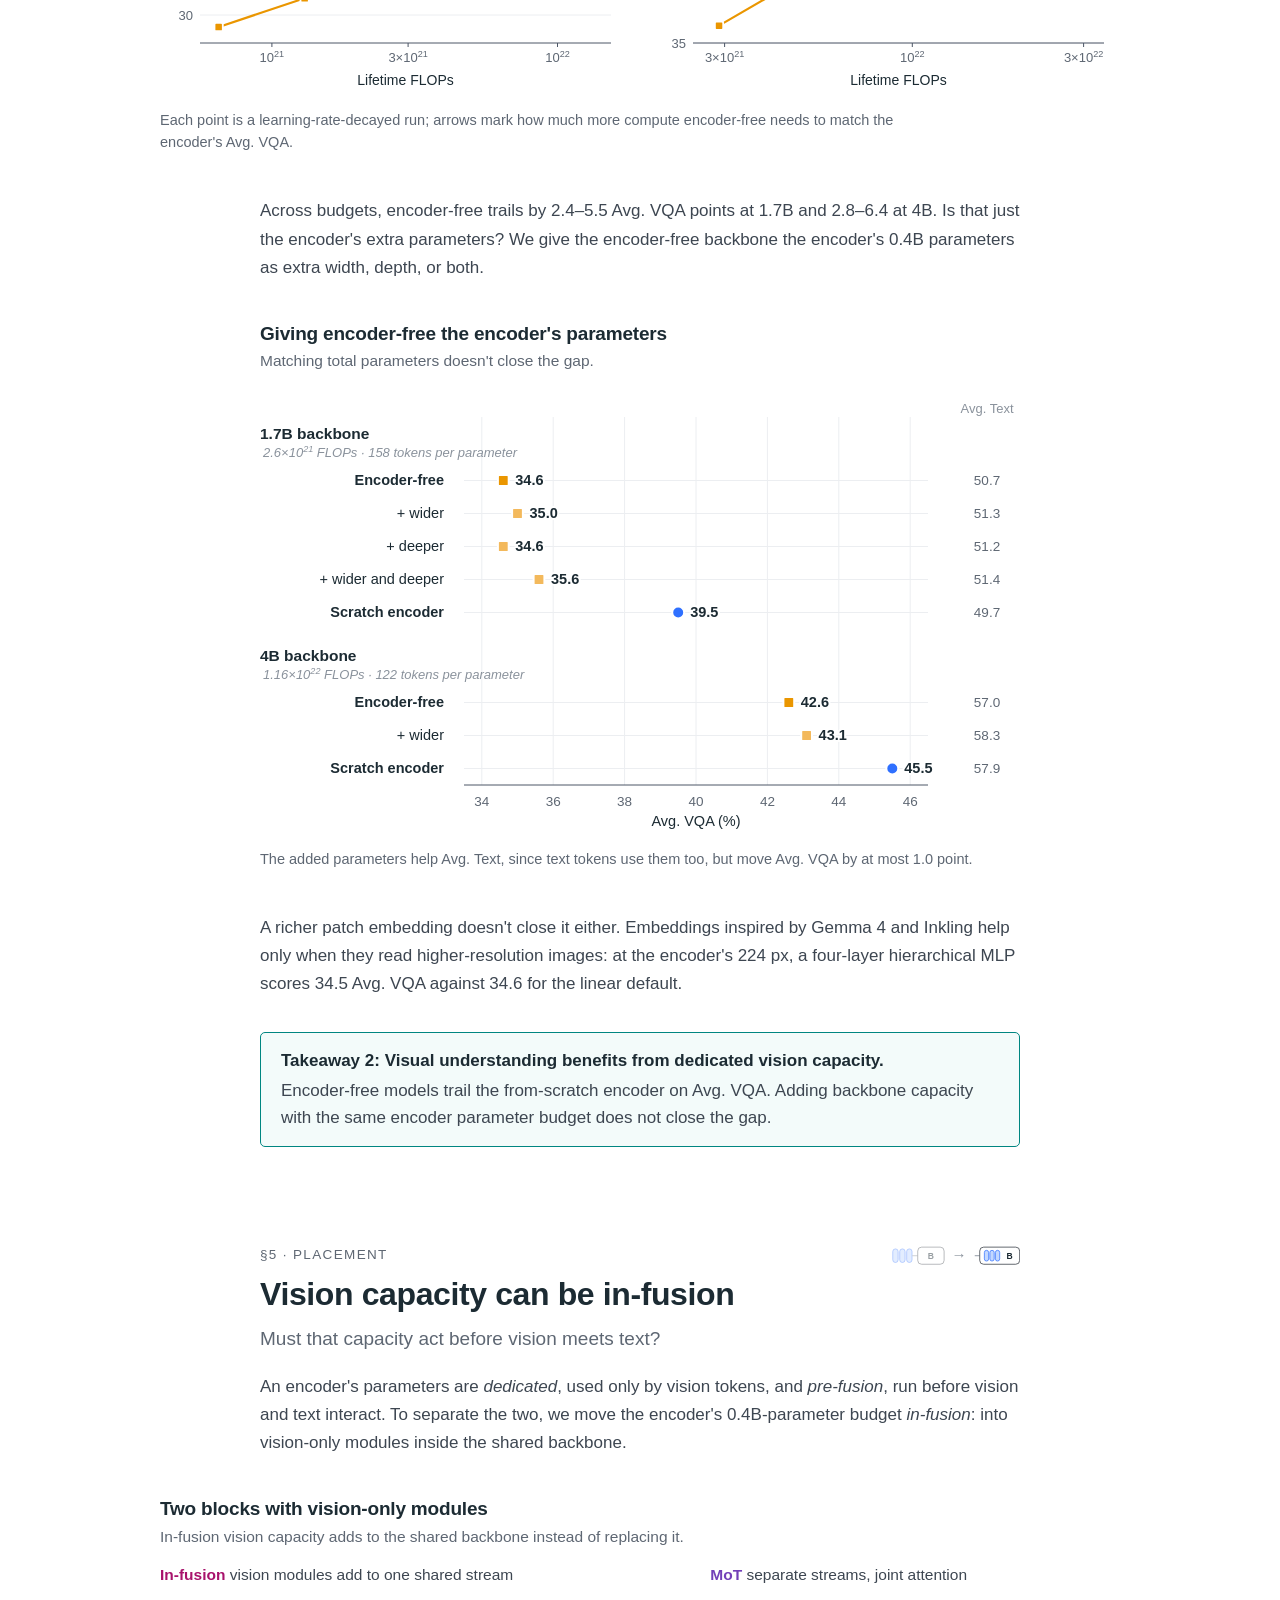
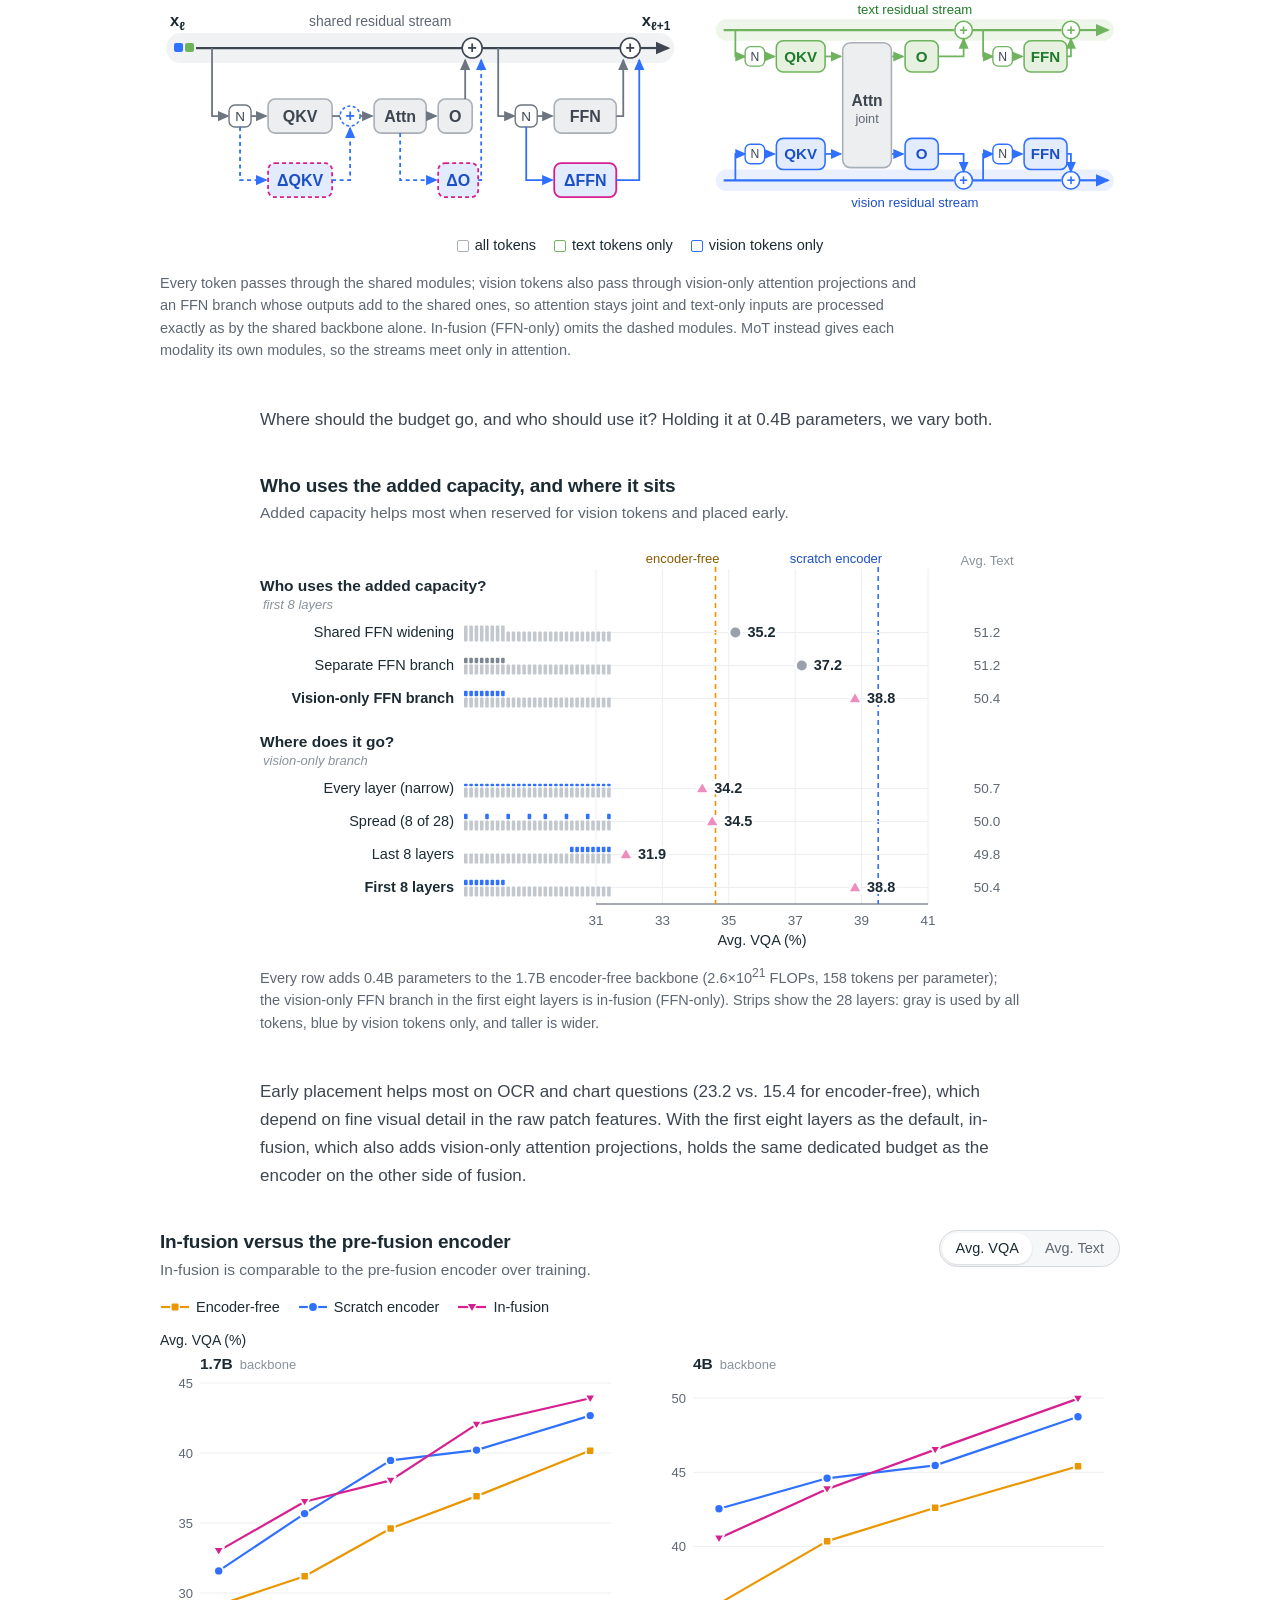
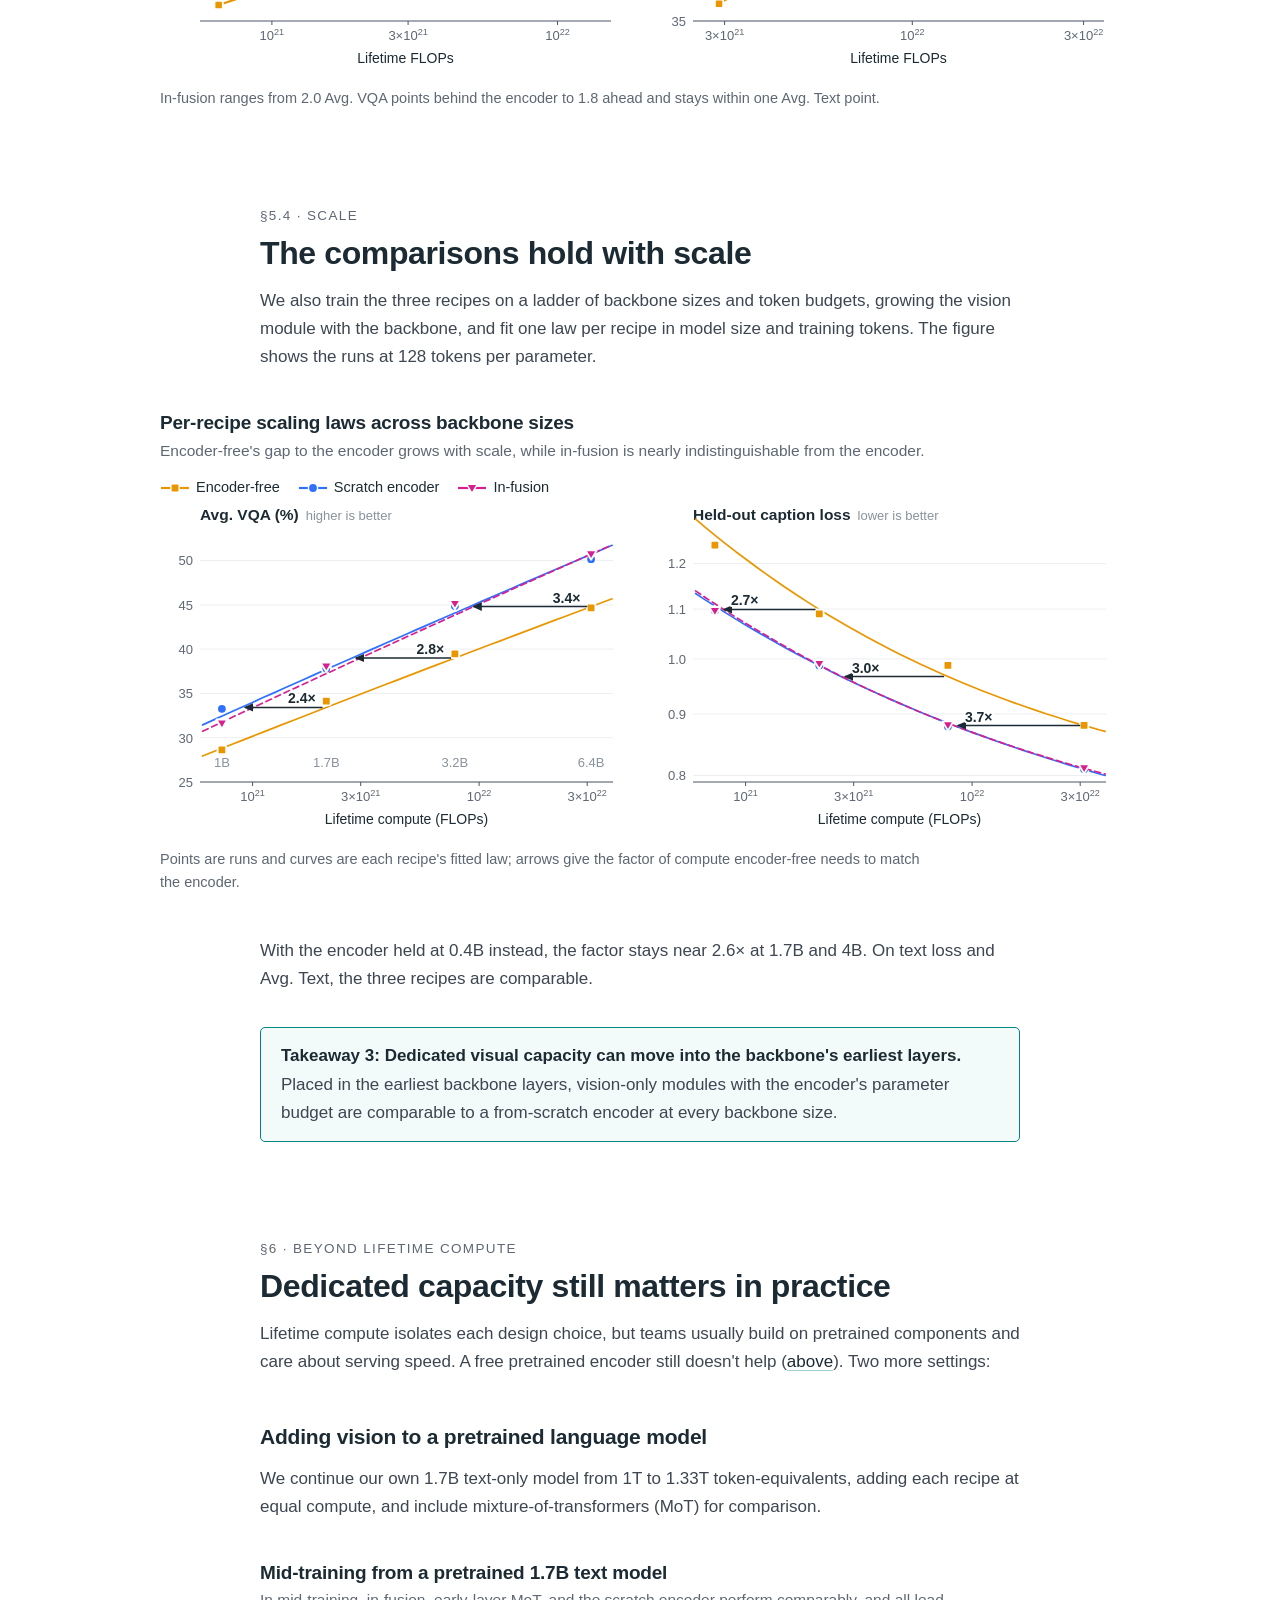
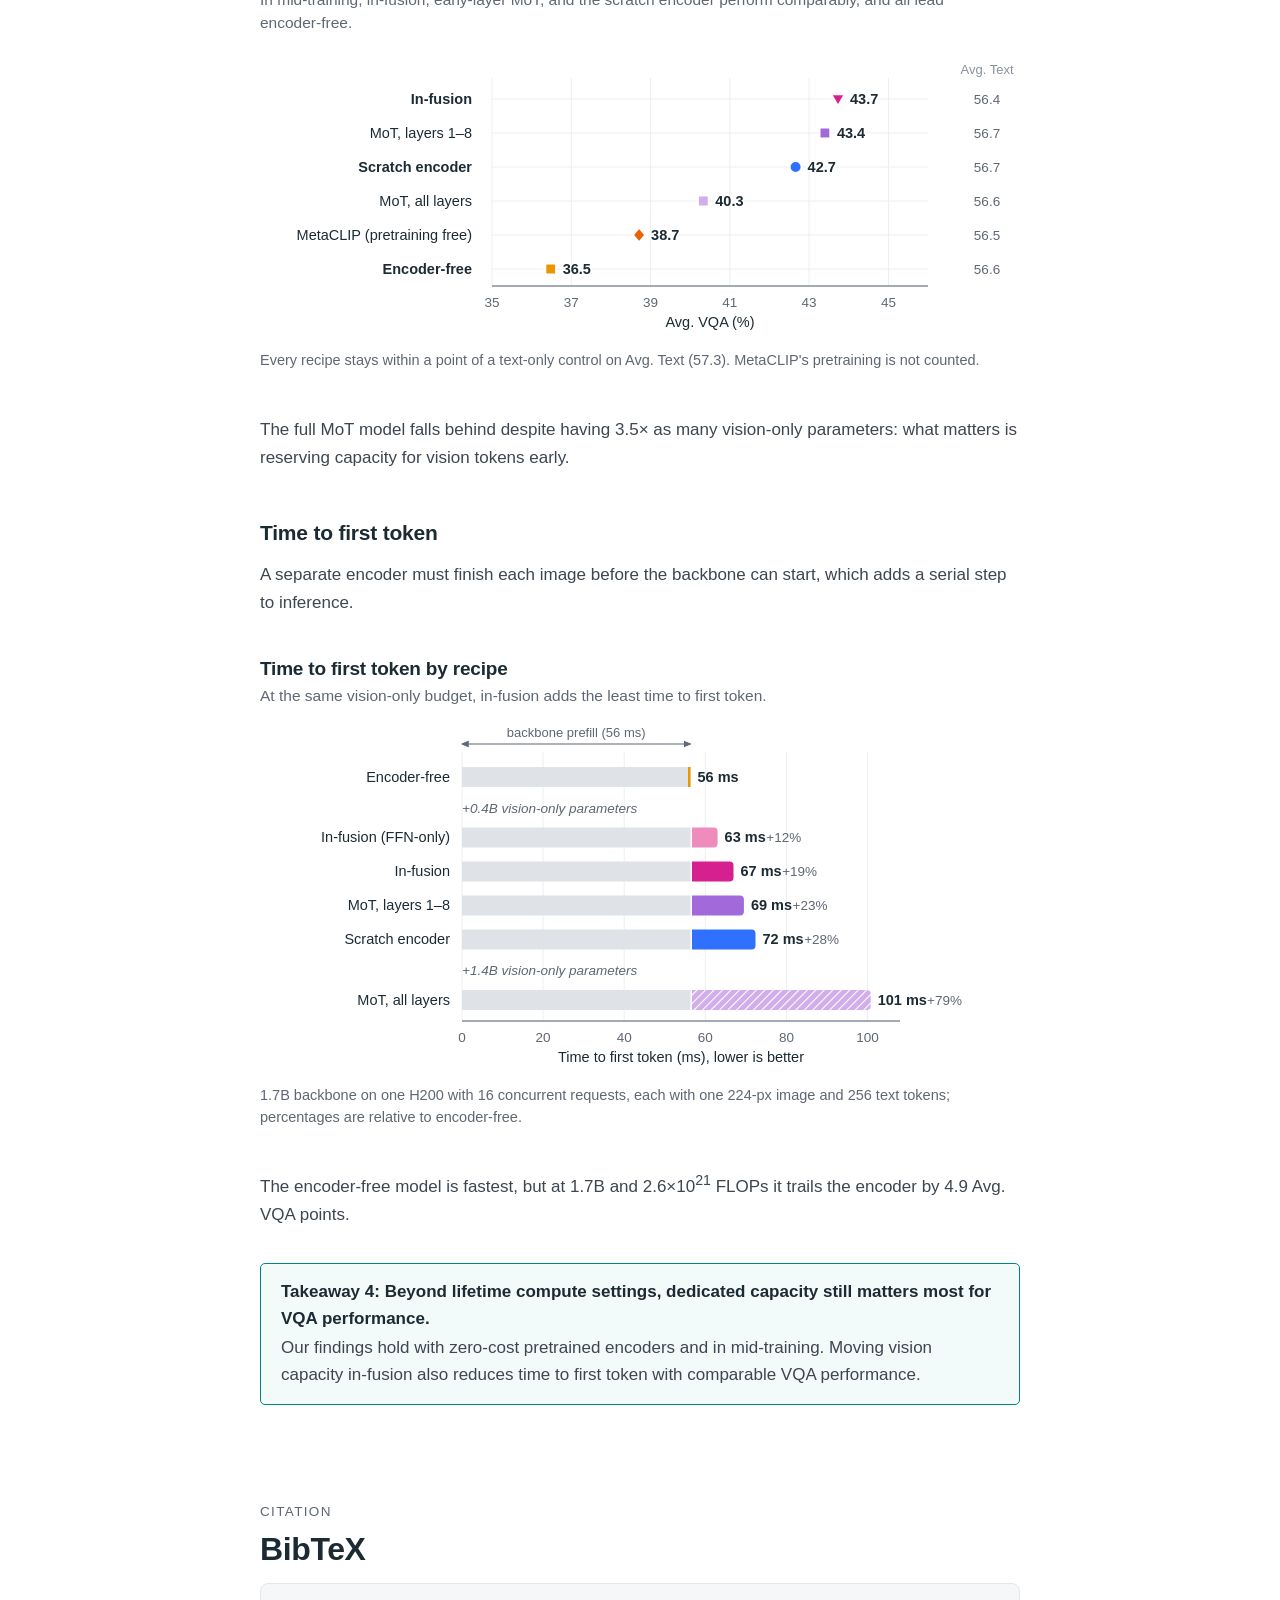
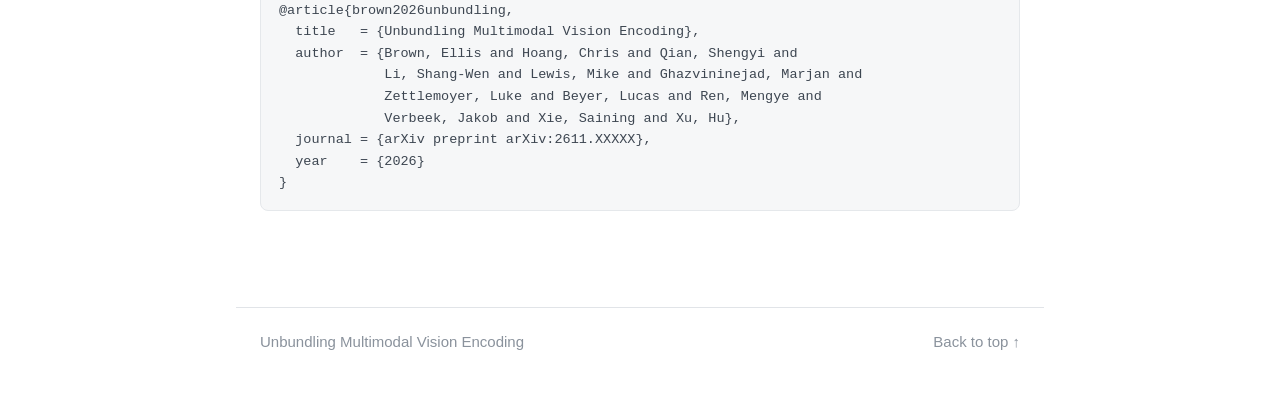
==== commit b929b938: "Scale section follows the paper's general size wording (heading 'hold with scale', Takeaway 3 'at ev" ====
--- a/v2/index.html
+++ b/v2/index.html
@@ -29,8 +29,8 @@
     <li><a href="#setup"><span class="sec">§2</span>Three choices</a></li>
     <li><a href="#prior"><span class="sec">§3</span>Visual prior</a></li>
     <li><a href="#capacity"><span class="sec">§4</span>Dedicated capacity</a></li>
-    <li><a href="#placement"><span class="sec">§5</span>Placement</a></li>
-    <li><a href="#scale"><span class="sec">§5.4</span>Scale</a></li>
+    <li><a href="#placement"><span class="sec">§5</span>Placement</a>
+      <ol><li><a class="sub" href="#scale"><span class="sec">§5.4</span>Scale</a></li></ol></li>
     <li><a href="#practical"><span class="sec">§6</span>In practice</a></li>
     <li><a href="#citation">Citation</a></li>
   </ol>
@@ -93,7 +93,6 @@
     <li><a href="#prior"><span class="sec">§3</span>Visual prior</a></li>
     <li><a href="#capacity"><span class="sec">§4</span>Dedicated capacity</a></li>
     <li><a href="#placement"><span class="sec">§5</span>Placement</a></li>
-    <li><a href="#scale"><span class="sec">§5.4</span>Scale</a></li>
     <li><a href="#practical"><span class="sec">§6</span>In practice</a></li>
     <li><a href="#citation">Citation</a></li>
   </ol>
@@ -368,12 +367,12 @@
 <!-- ===================================================================== scale -->
 <section id="scale">
   <p class="kicker">§5.4 · Scale</p>
-  <h2>The comparisons hold from 1B to 6.4B</h2>
+  <h2>The comparisons hold with scale</h2>
   <p>We also train the three recipes on a ladder of backbone sizes and token budgets, growing the vision module with the backbone, and fit one law per recipe in model size and training tokens. The figure shows the runs at 128 tokens per parameter.</p>
 
   <figure class="viz wide">
     <div class="vh"><div>
-      <h4>Per-recipe scaling laws, 1B to 6.4B</h4>
+      <h4>Per-recipe scaling laws across backbone sizes</h4>
       <p class="dek">Encoder-free's gap to the encoder grows with scale, while in-fusion is nearly indistinguishable from the encoder.</p>
     </div></div>
     <div class="legend">
@@ -387,7 +386,7 @@
 
   <p>With the encoder held at 0.4B instead, the factor stays near 2.6× at 1.7B and 4B. On text loss and Avg. Text, the three recipes are comparable.</p>
 
-  <aside class="takeaway"><b>Takeaway 3: Dedicated visual capacity can move into the backbone's earliest layers.</b> Placed in the earliest backbone layers, vision-only modules with the encoder's parameter budget are comparable to a from-scratch encoder at every backbone size from 1B to 6.4B.</aside>
+  <aside class="takeaway"><b>Takeaway 3: Dedicated visual capacity can move into the backbone's earliest layers.</b> Placed in the earliest backbone layers, vision-only modules with the encoder's parameter budget are comparable to a from-scratch encoder at every backbone size.</aside>
 </section>
 
 <!-- ===================================================================== practical -->
--- a/v2/style.css
+++ b/v2/style.css
@@ -316,6 +316,9 @@
   .toc ol { list-style: none; margin: 0; padding: 0; border-left: 2px solid var(--rule-2); }
   .toc a { display: block; color: var(--muted); padding: 5px 0 5px 14px; margin-left: -2px; border-left: 2px solid transparent; transition: color .15s, border-color .15s; }
   .toc .sec { display: inline-block; min-width: 2.35em; margin-right: 0; }
+  .toc ol ol { border-left: 0; }
+  .toc a.sub { padding-left: calc(14px + 2.35em); padding-top: 2px; font-size: 13.5px; }
+  .toc a.sub .sec { min-width: 0; margin-right: .4em; }
   .toc a:hover { color: var(--ink); }
   .toc a.on { color: var(--ink); border-left-color: var(--accent); }
 }
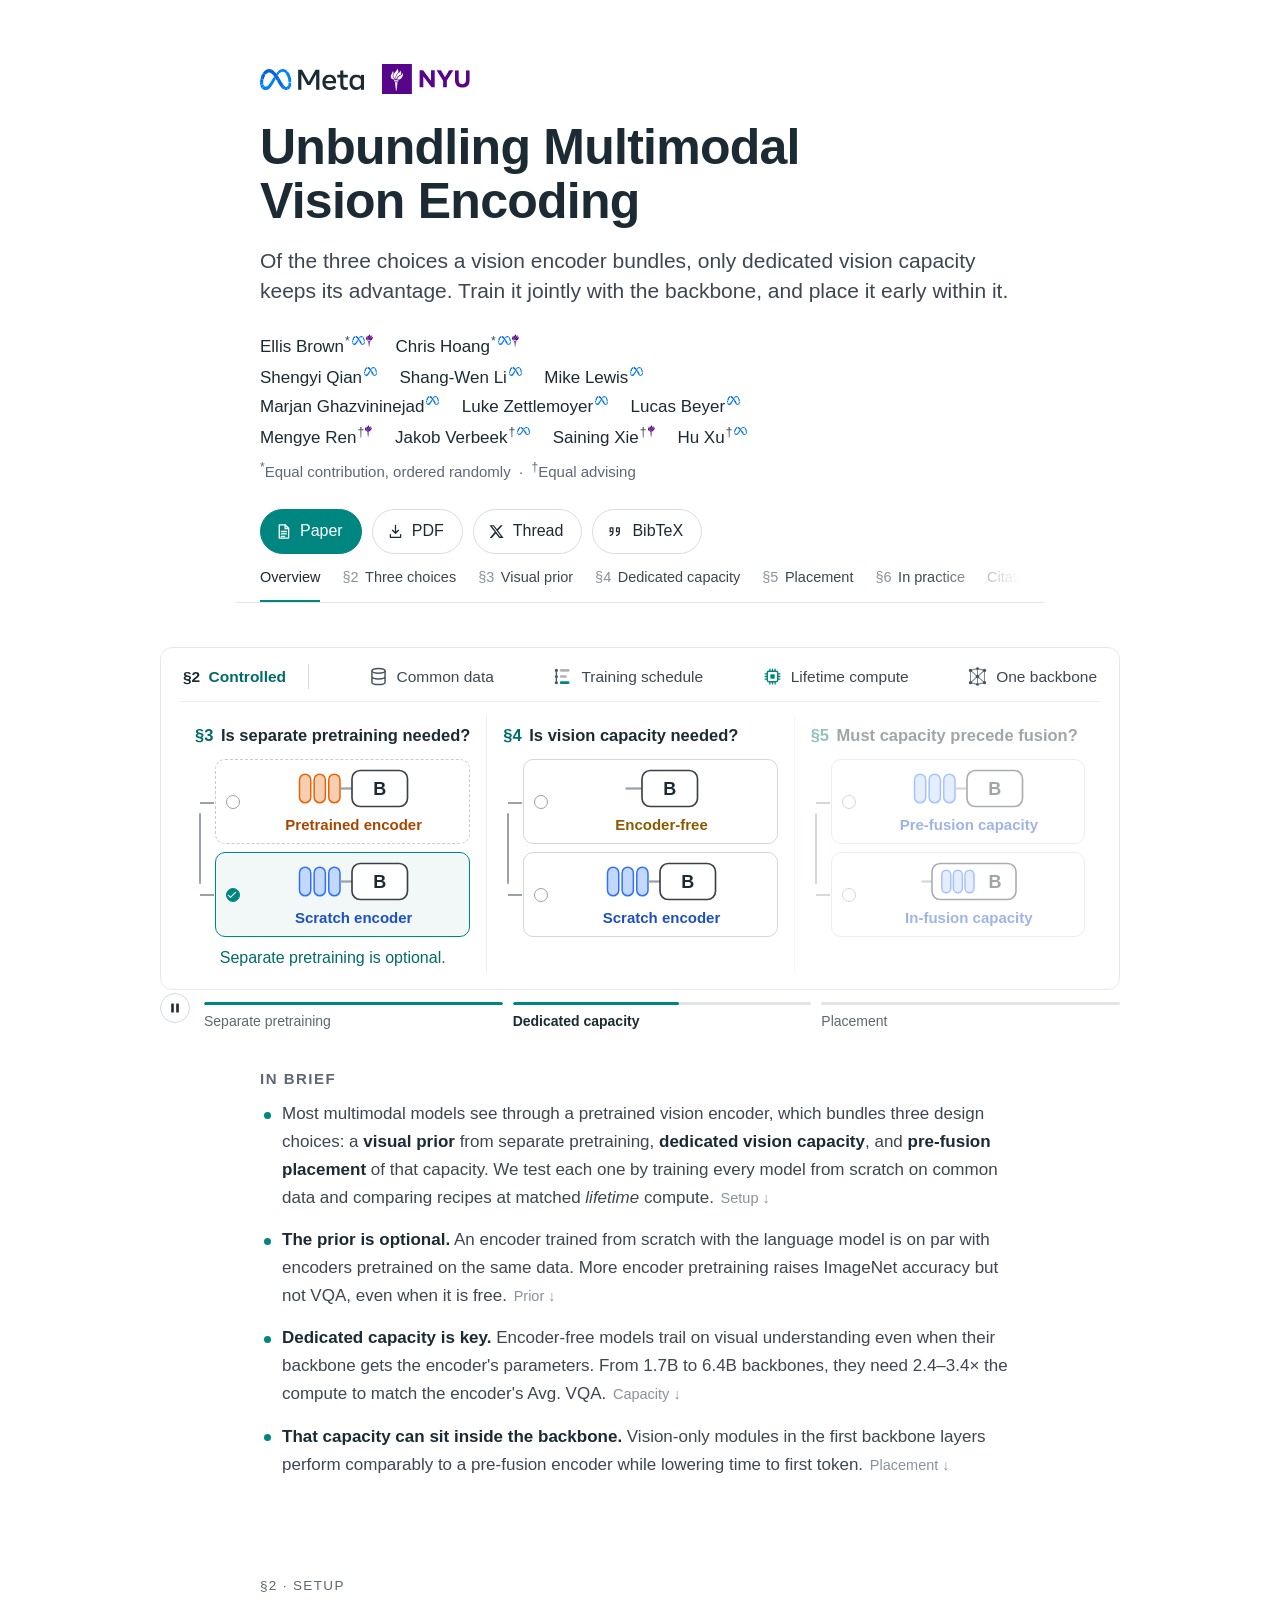
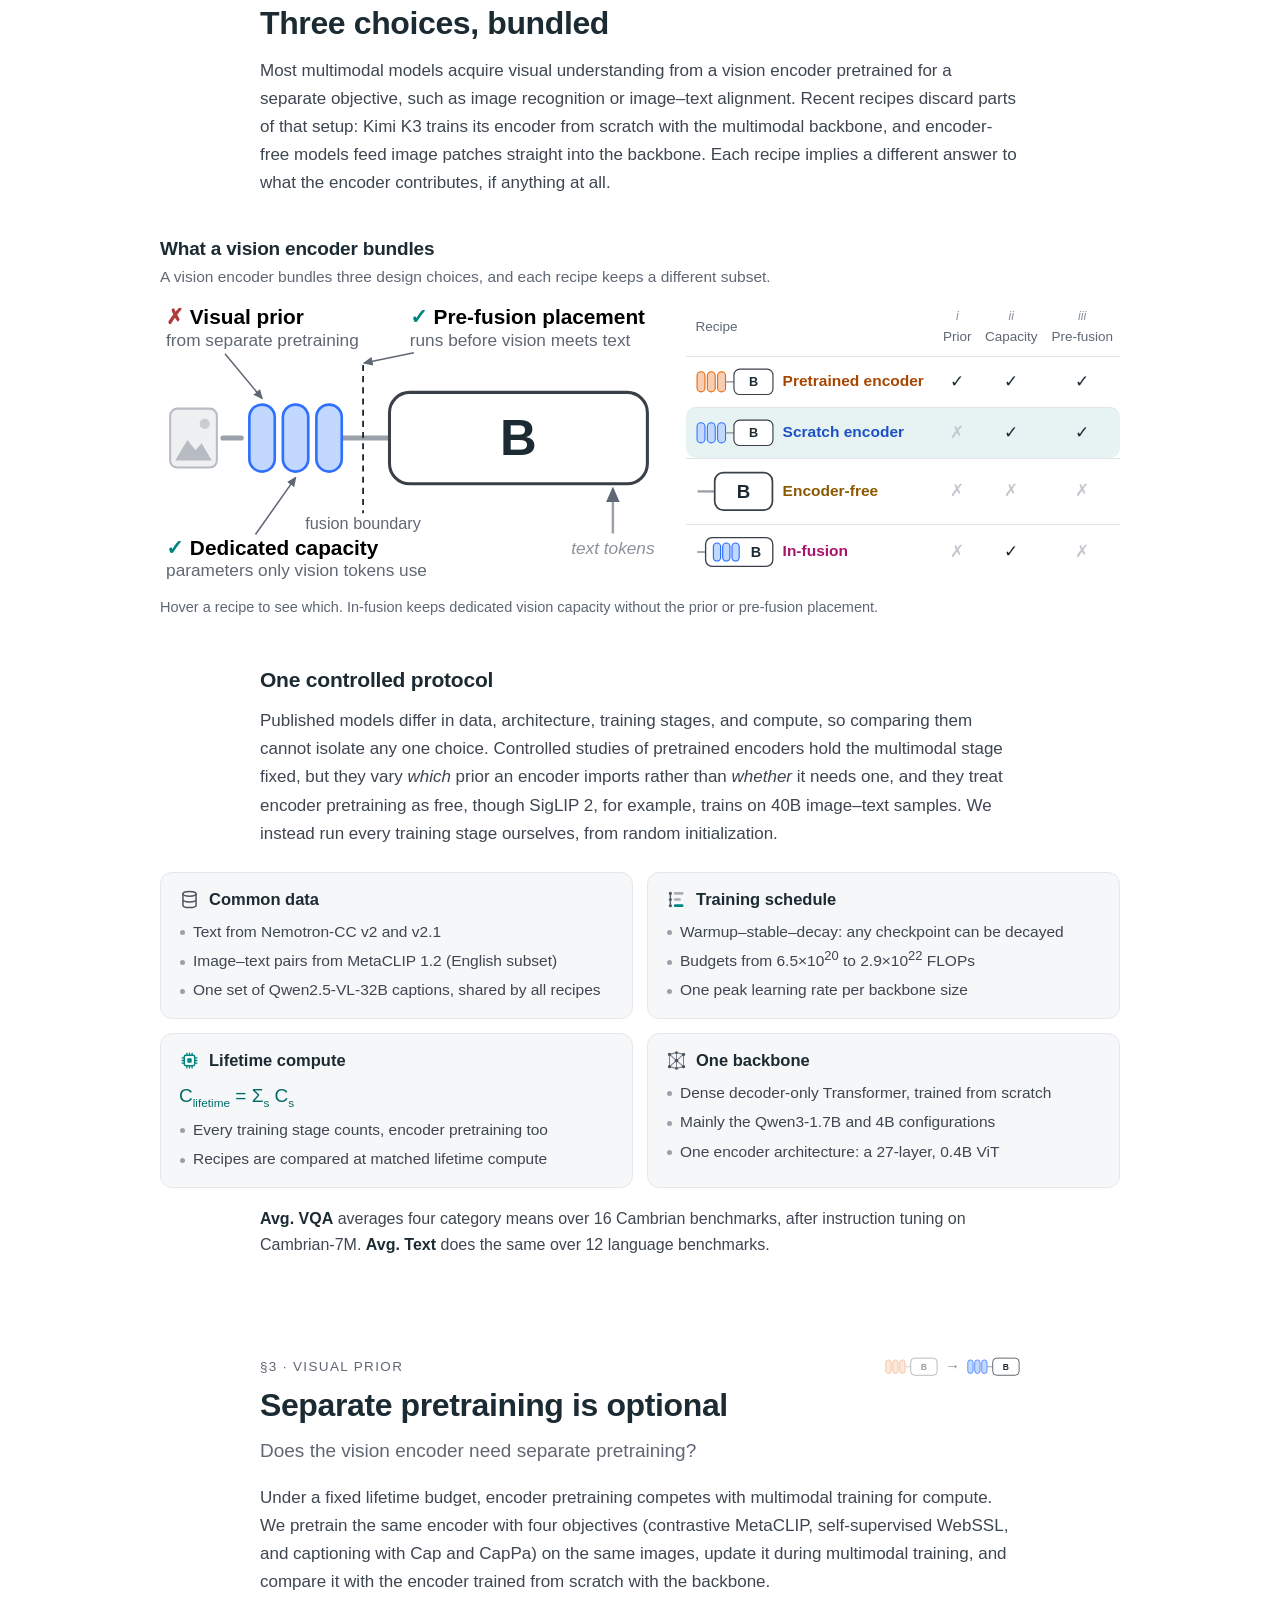
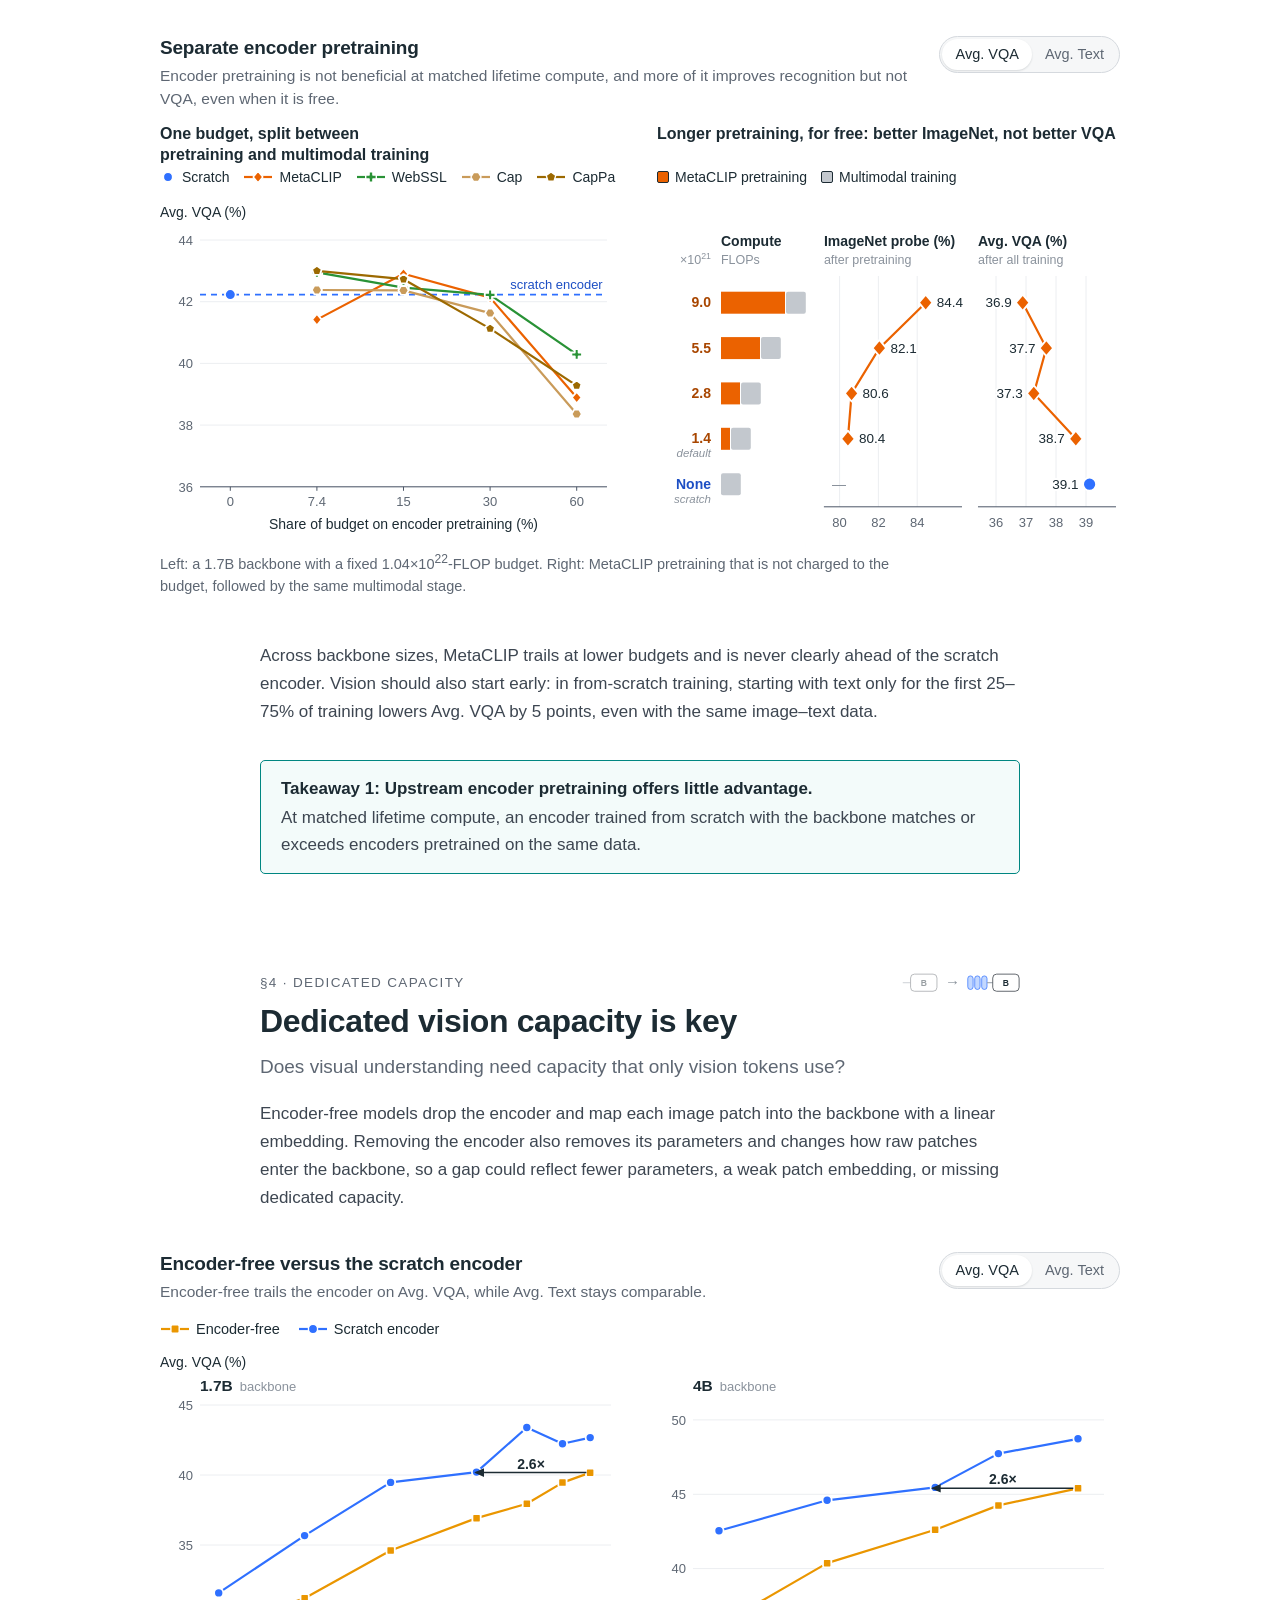
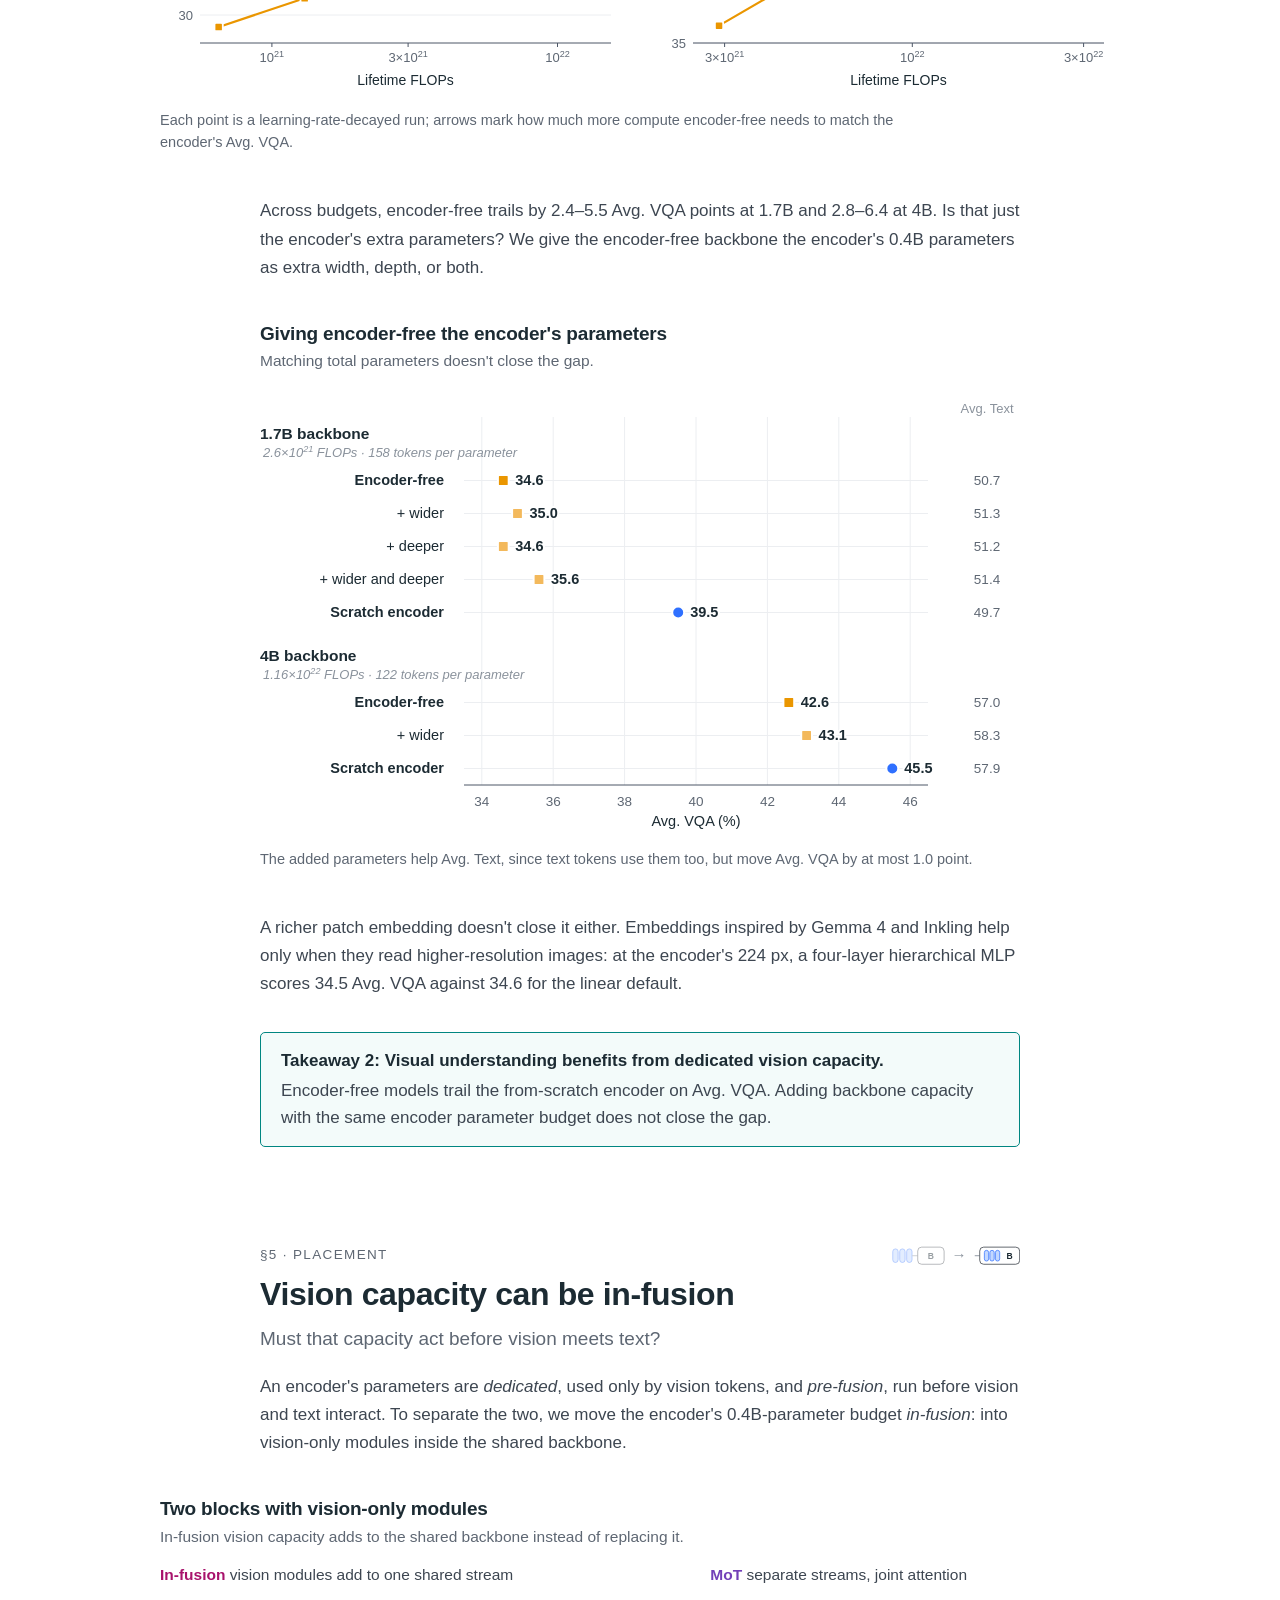
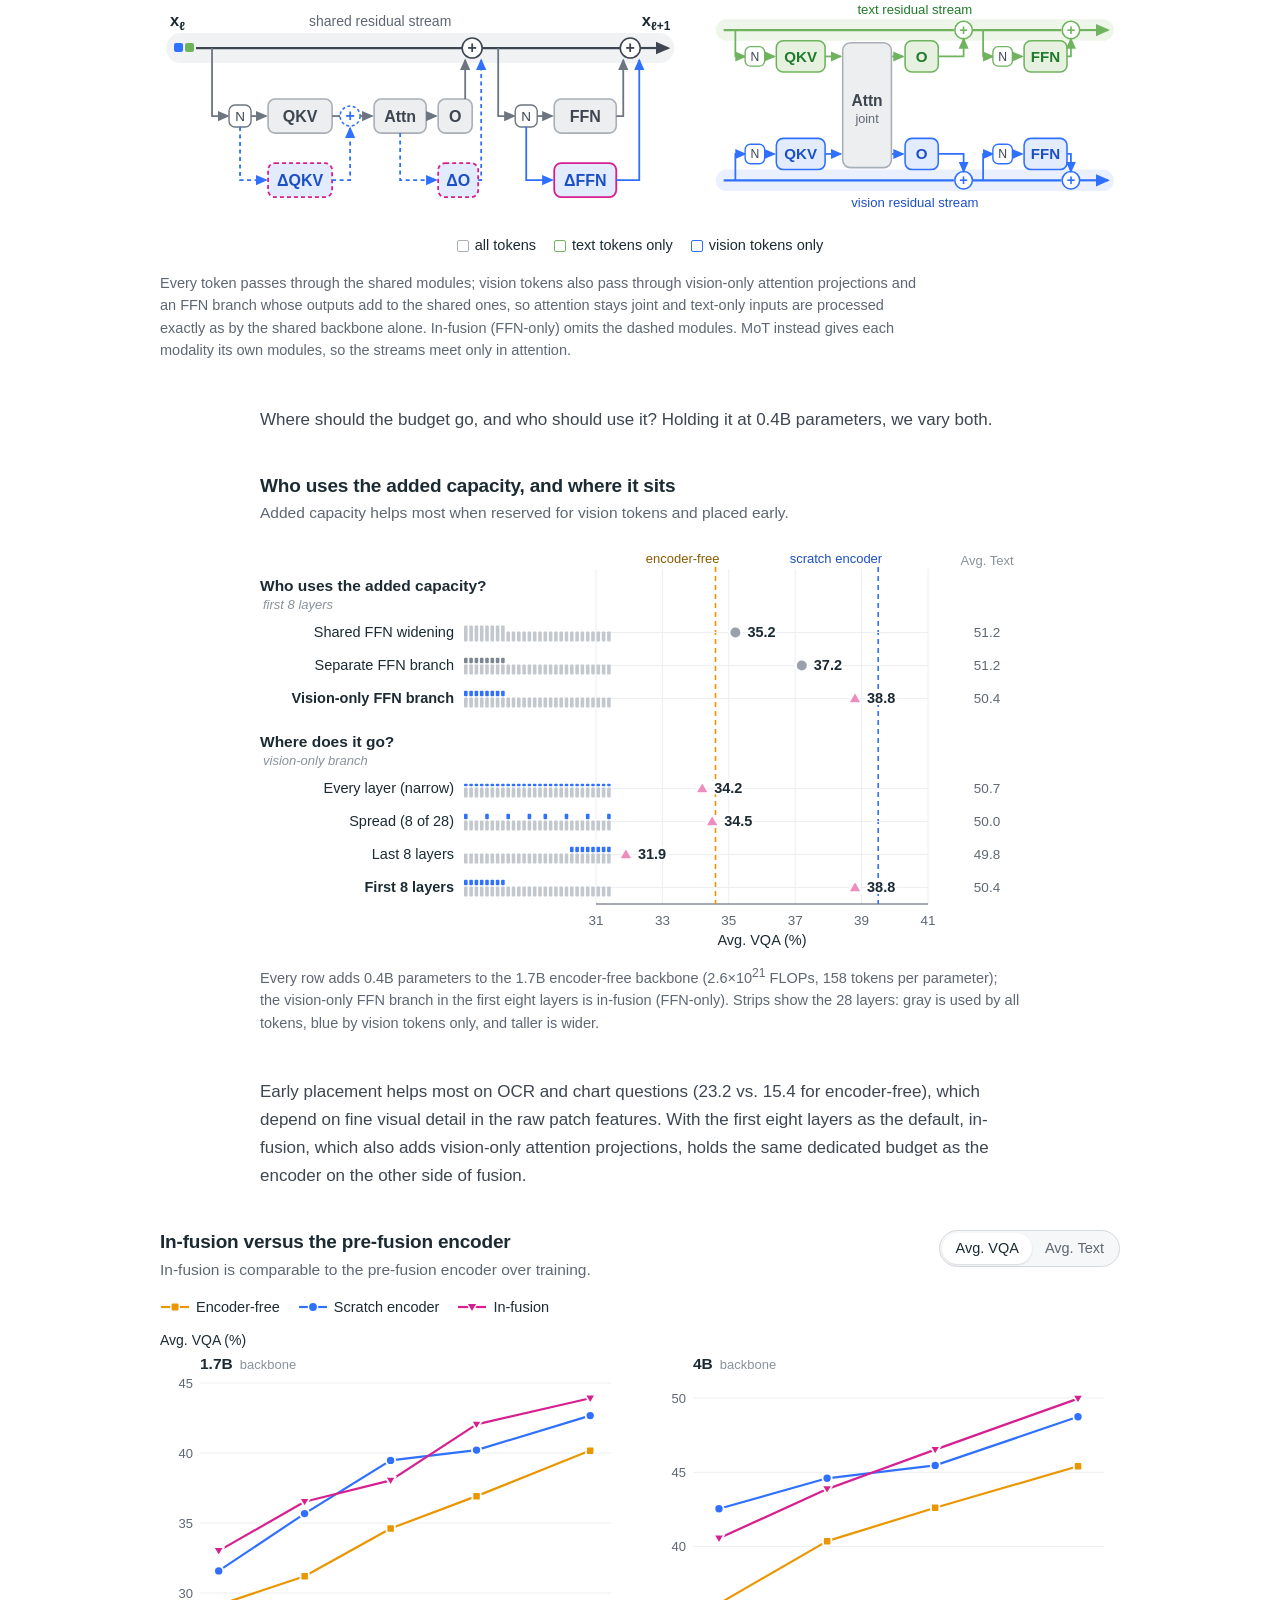
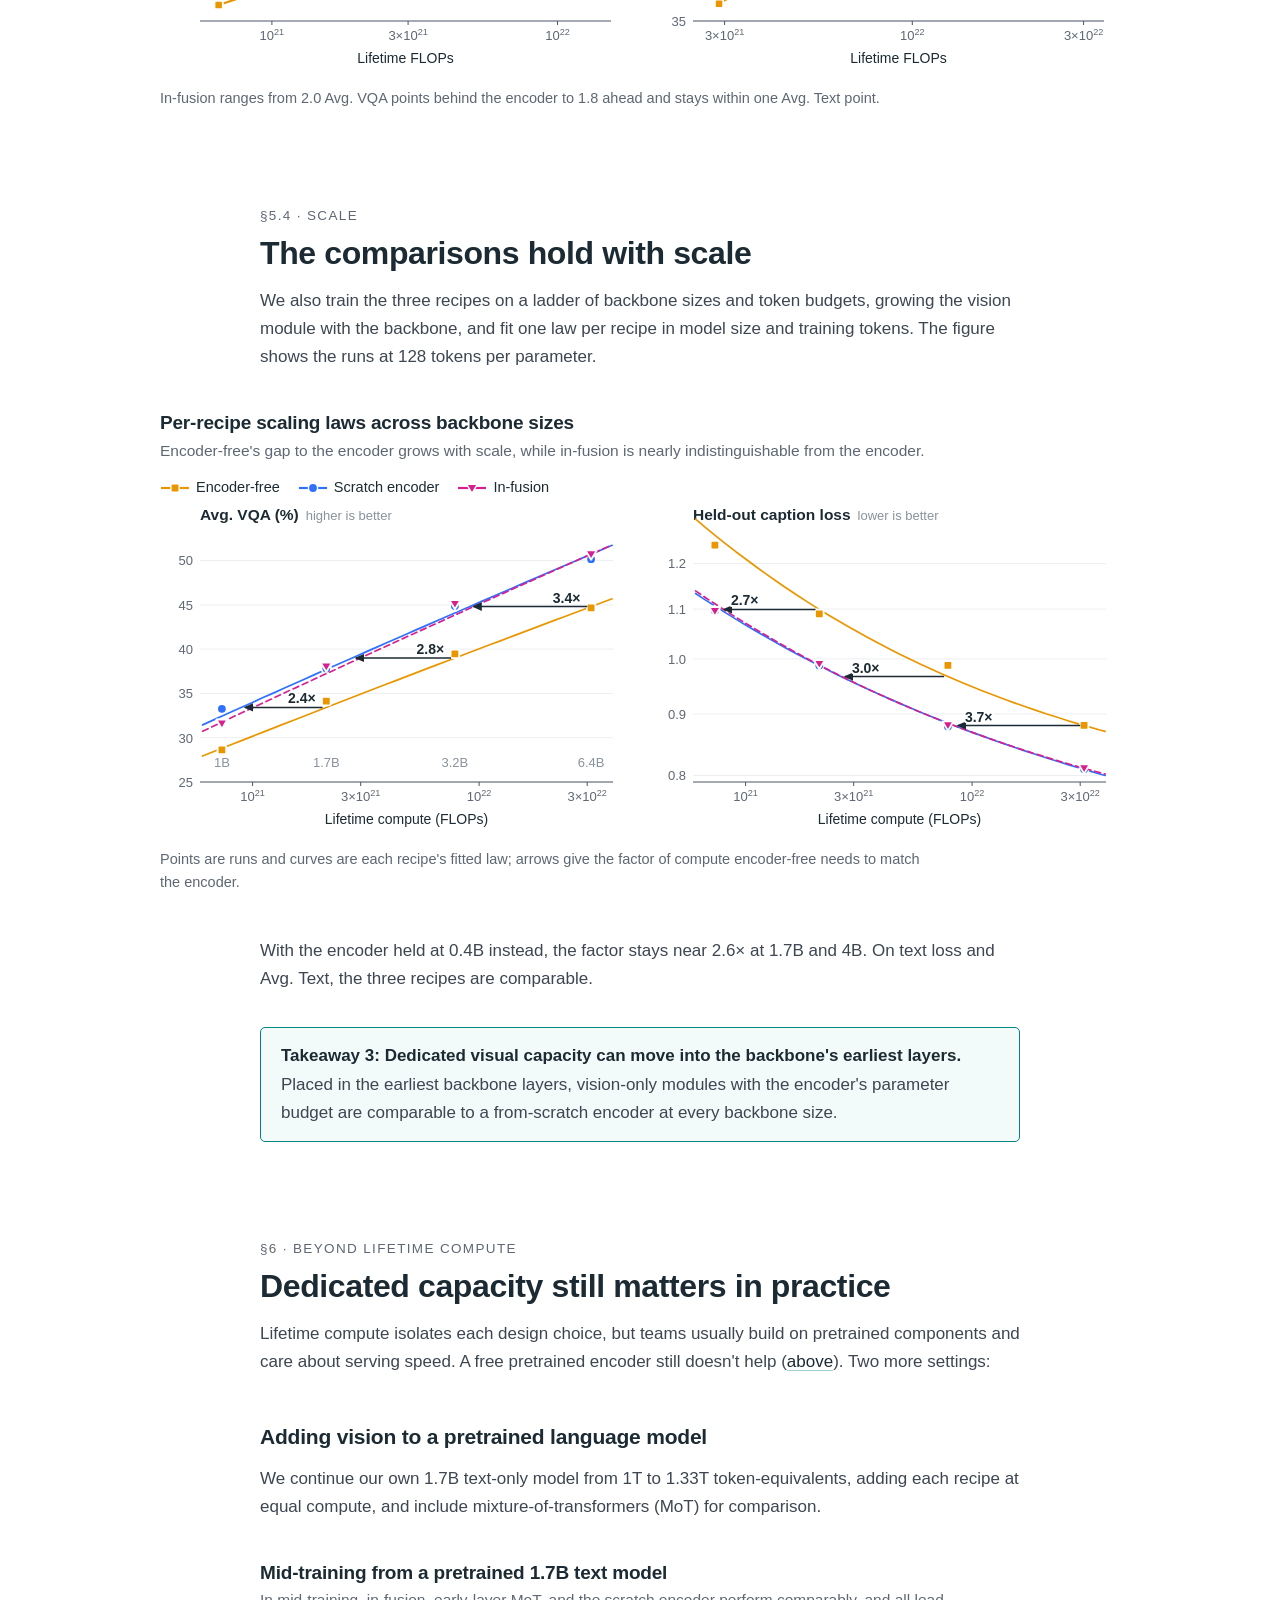
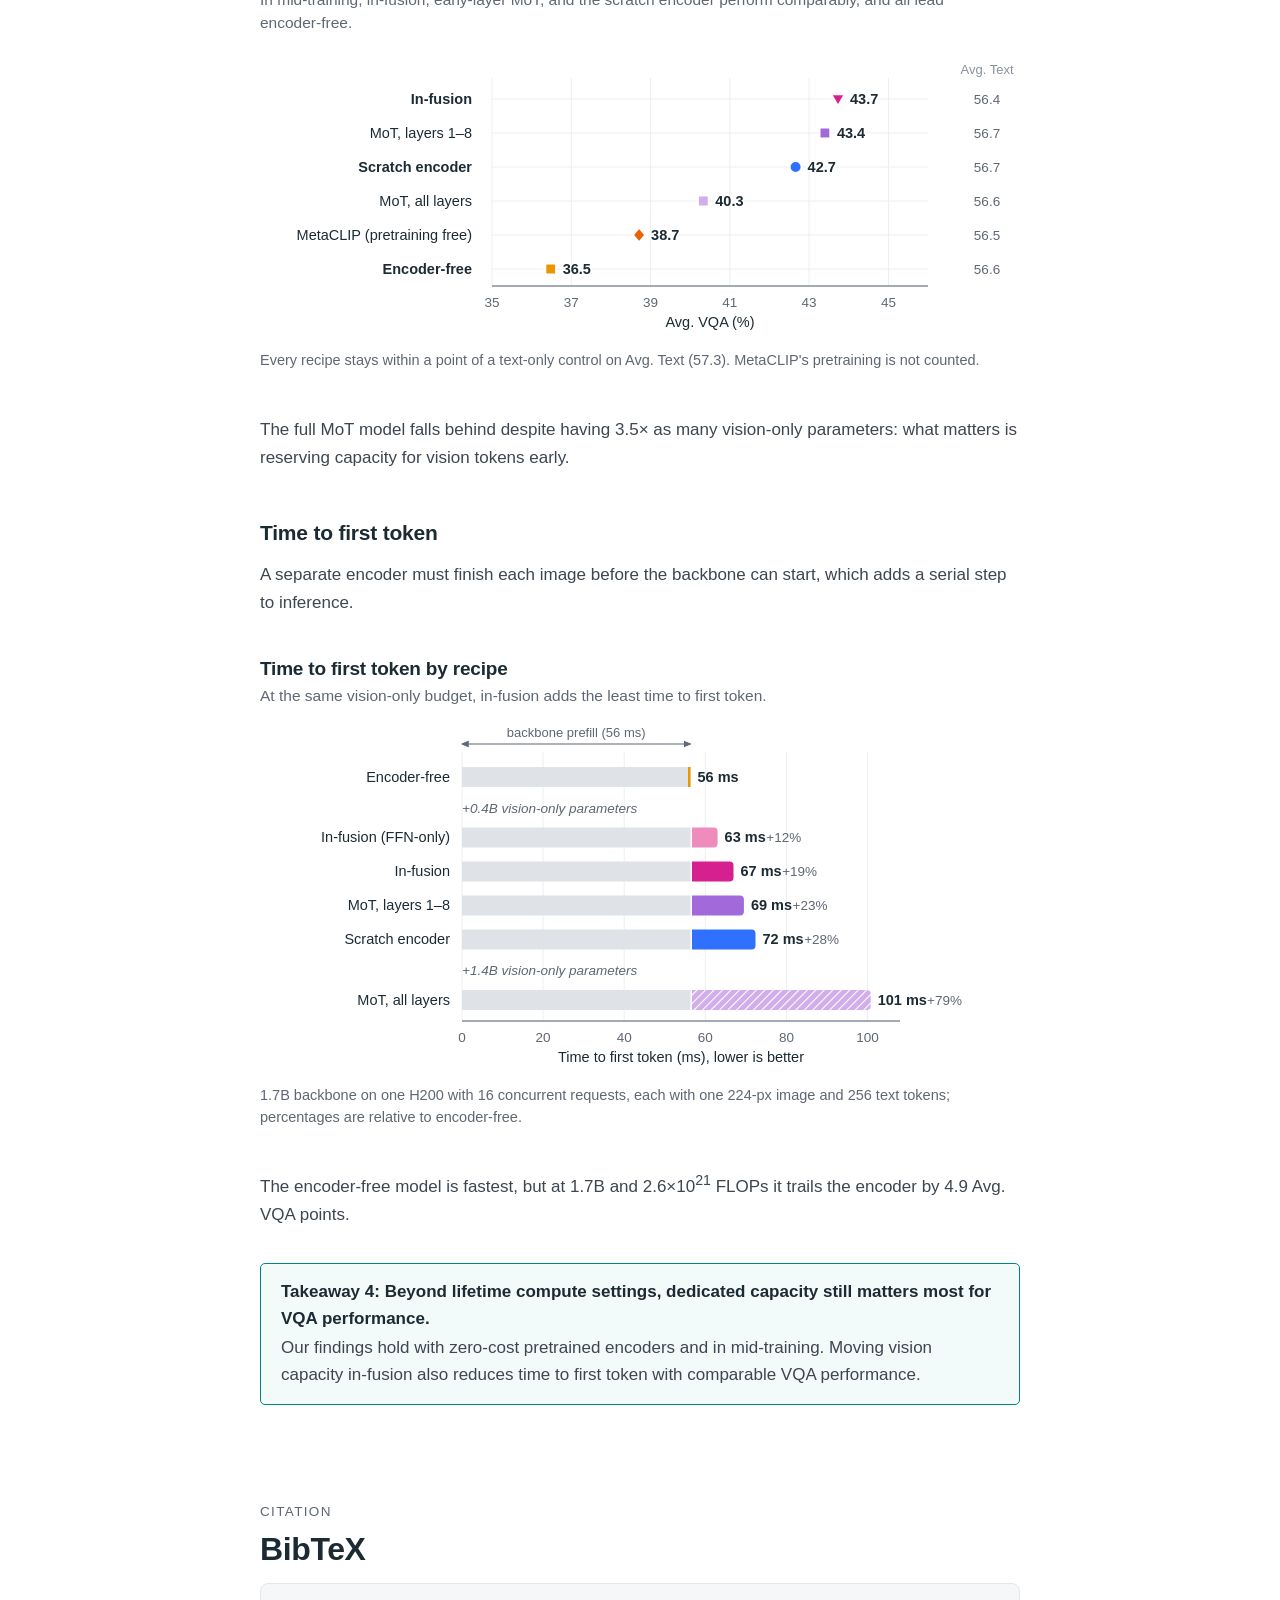
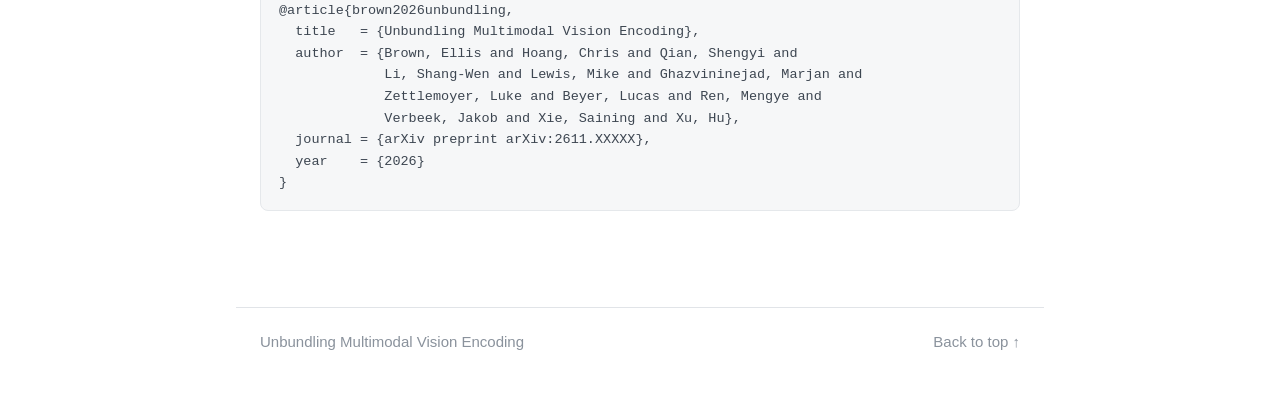
==== commit 9d6b6ee8: "v2 contents: nested Scale entry without a section number" ====
--- a/v2/index.html
+++ b/v2/index.html
@@ -30,7 +30,7 @@
     <li><a href="#prior"><span class="sec">§3</span>Visual prior</a></li>
     <li><a href="#capacity"><span class="sec">§4</span>Dedicated capacity</a></li>
     <li><a href="#placement"><span class="sec">§5</span>Placement</a>
-      <ol><li><a class="sub" href="#scale"><span class="sec">§5.4</span>Scale</a></li></ol></li>
+      <ol><li><a class="sub" href="#scale">Scale</a></li></ol></li>
     <li><a href="#practical"><span class="sec">§6</span>In practice</a></li>
     <li><a href="#citation">Citation</a></li>
   </ol>
--- a/v2/style.css
+++ b/v2/style.css
@@ -317,8 +317,7 @@
   .toc a { display: block; color: var(--muted); padding: 5px 0 5px 14px; margin-left: -2px; border-left: 2px solid transparent; transition: color .15s, border-color .15s; }
   .toc .sec { display: inline-block; min-width: 2.35em; margin-right: 0; }
   .toc ol ol { border-left: 0; }
-  .toc a.sub { padding-left: calc(14px + 2.35em); padding-top: 2px; font-size: 13.5px; }
-  .toc a.sub .sec { min-width: 0; margin-right: .4em; }
+  .toc a.sub { padding-left: calc(26px + 2.35em); padding-top: 2px; font-size: 13.5px; }
   .toc a:hover { color: var(--ink); }
   .toc a.on { color: var(--ink); border-left-color: var(--accent); }
 }
